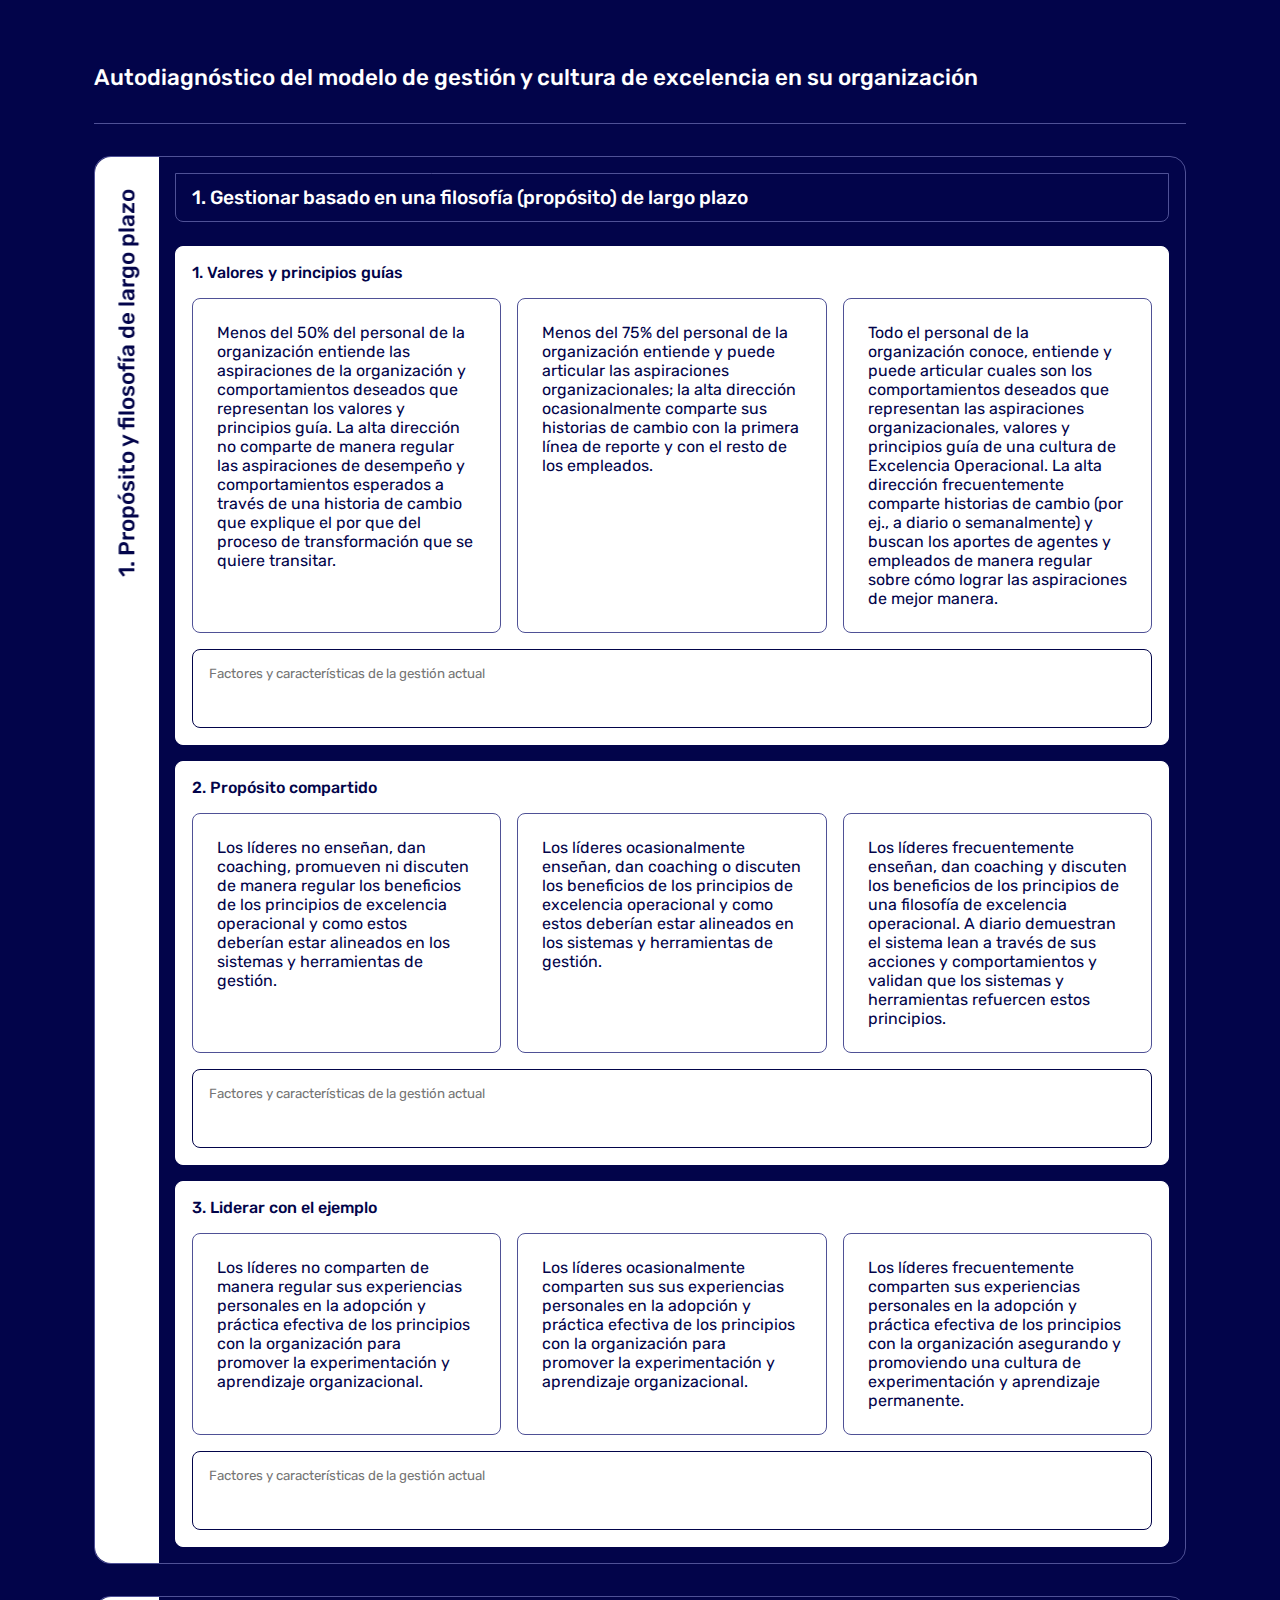
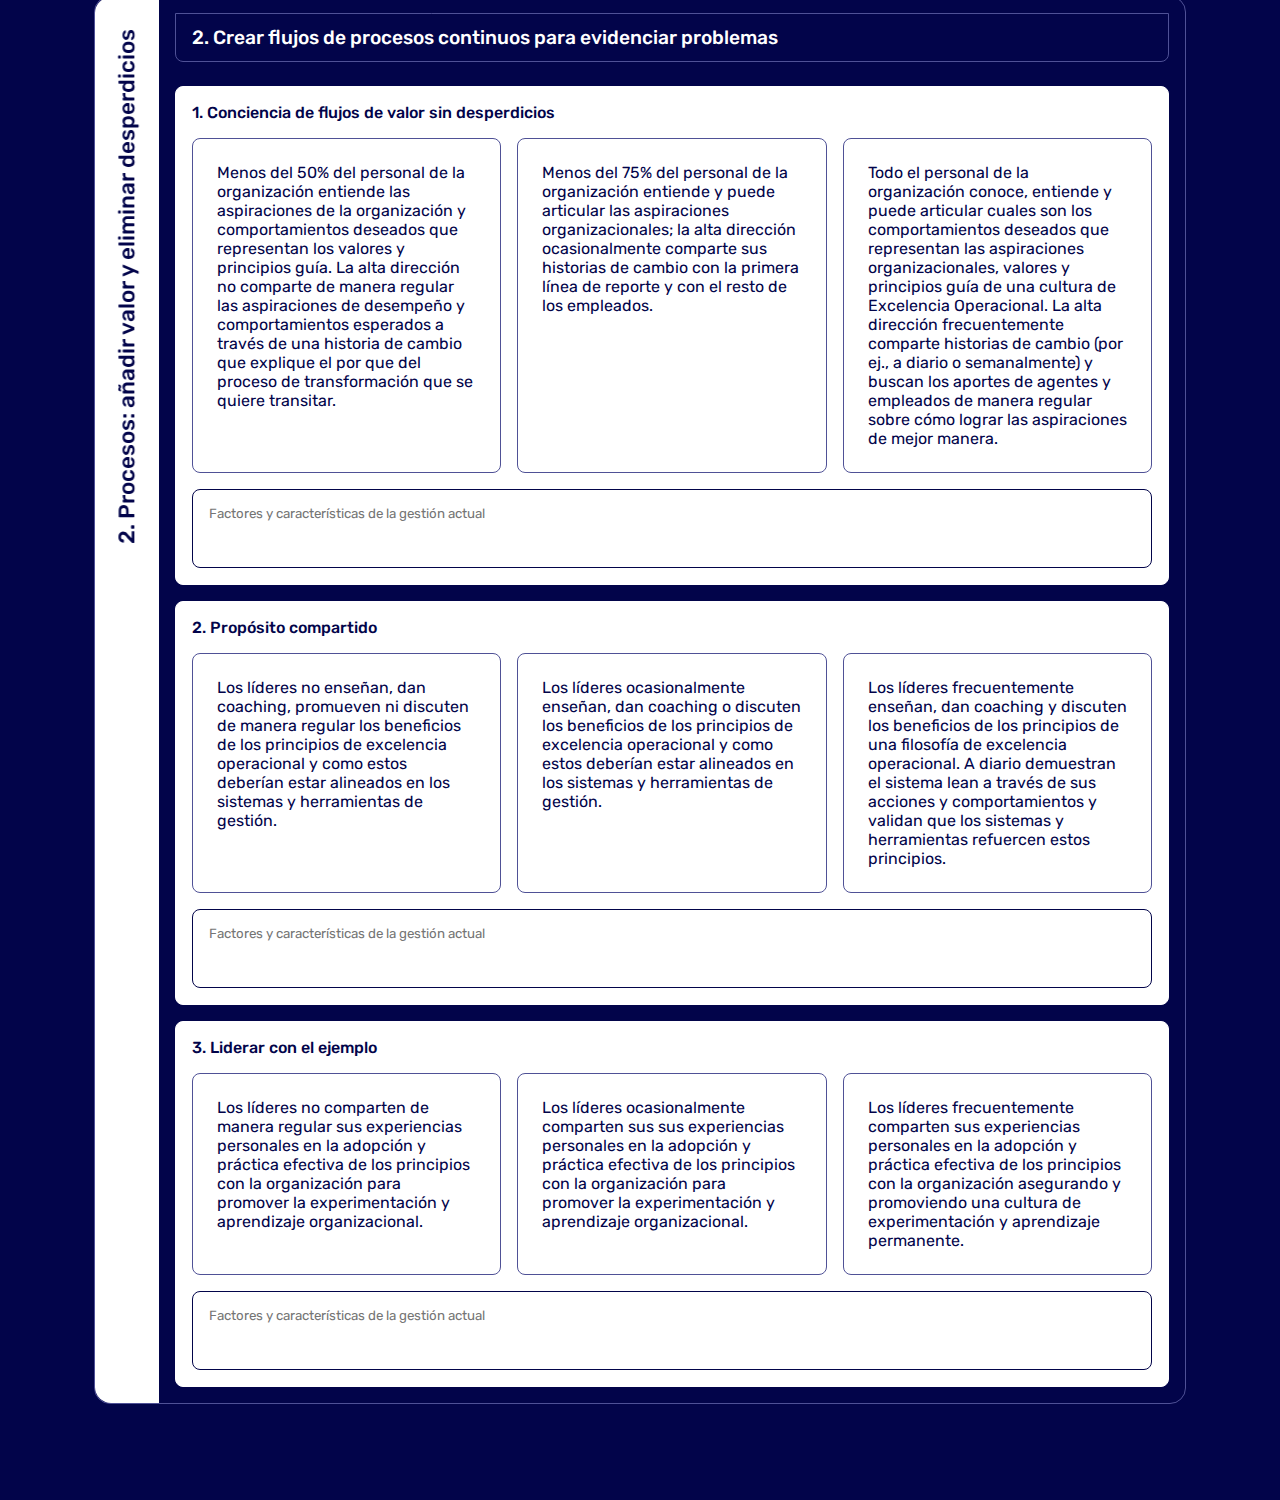
==== index.html @ 20e2649f "Primer commit" ====
<!DOCTYPE html>
<html lang="es">
<head>
    <meta charset="UTF-8">
    <meta http-equiv="X-UA-Compatible" content="IE=edge">
    <meta name="viewport" content="width=device-width, initial-scale=1.0">
    <title>Formulario</title>
    <link rel="stylesheet" href="./css/main.css">
</head>
<body>

    <div class="container">
        <header class="header">
            <h1 class="title">Autodiagnóstico del modelo de gestión y cultura de excelencia en su organización</h1>
        </header>
        <main>
            <form class="form" method="post">

                <div class="steps-group">

                    <div class="modelo">
                        <h2>1. Propósito y filosofía de largo plazo</h2>
                    </div>
                    <div class="steps-group-body">
                        <div class="principio">
                            <h3>1. Gestionar basado en una filosofía (propósito) de largo plazo</h3>
                        </div>
                        <div class="temas">
                            <div class="tema">
                                <h4>1. Valores y principios guías</h4>
                                <div class="comportamientos">
                                    <input type="radio" id="valores-y-principios-guias-1" name="valores-y-principios-guias" class="rojo">
                                    <label for="valores-y-principios-guias-1">Menos del 50% del personal de la organización entiende las aspiraciones de la organización y comportamientos deseados que representan los valores y principios guía.  La alta dirección no comparte de manera regular las aspiraciones de desempeño y comportamientos esperados a través de una historia de cambio que explique el por que del proceso de transformación que se quiere transitar.</label>
                                    <input type="radio" id="valores-y-principios-guias-2" name="valores-y-principios-guias" class="amarillo">
                                    <label for="valores-y-principios-guias-2">Menos del 75% del personal de la organización entiende y puede articular las aspiraciones organizacionales; la alta dirección ocasionalmente comparte sus historias de cambio con la primera línea de reporte y con el resto de los empleados.</label>
                                    <input type="radio" id="valores-y-principios-guias-3" name="valores-y-principios-guias" class="verde">
                                    <label for="valores-y-principios-guias-3">Todo el personal de la organización conoce, entiende y puede articular cuales son los comportamientos deseados que representan las aspiraciones organizacionales, valores y principios guía de una cultura de Excelencia Operacional. La alta dirección frecuentemente comparte historias de cambio (por ej., a diario o semanalmente) y buscan los aportes de agentes y empleados de manera regular sobre cómo lograr las aspiraciones de mejor manera.</label>
                                </div>
                                <textarea name="valores-y-principios-guias-comentario" rows="3" placeholder="Factores y características de la gestión actual"></textarea>
                            </div>
                            <div class="tema">
                                <h4>2. Propósito compartido</h4>
                                <div class="comportamientos">
                                    <input type="radio" id="proposito-compartido-1" name="proposito-compartido" class="rojo">
                                    <label for="proposito-compartido-1">Los líderes no enseñan, dan coaching, promueven ni discuten de manera regular los beneficios de los principios de excelencia operacional y como estos deberían estar alineados en los sistemas y herramientas de gestión.</label>
                                    <input type="radio" id="proposito-compartido-2" name="proposito-compartido" class="amarillo">
                                    <label for="proposito-compartido-2">Los líderes ocasionalmente enseñan, dan coaching o discuten los beneficios de los principios de excelencia operacional y como estos deberían estar alineados en los sistemas y herramientas de gestión.</label>
                                    <input type="radio" id="proposito-compartido-3" name="proposito-compartido" class="verde">
                                    <label for="proposito-compartido-3">Los líderes frecuentemente enseñan, dan coaching y discuten los beneficios de los principios de una filosofía de excelencia operacional.  A diario demuestran el sistema lean a través de sus acciones y comportamientos y validan que los sistemas y herramientas refuercen estos principios.</label>
                                </div>
                                <textarea name="proposito-compartido-comentario" rows="3" placeholder="Factores y características de la gestión actual"></textarea>
                            </div>
                            <div class="tema">
                                <h4>3. Liderar con el ejemplo</h4>
                                <div class="comportamientos">
                                    <input type="radio" id="liderar-con-el-ejemplo-1" name="liderar-con-el-ejemplo" class="rojo">
                                    <label for="liderar-con-el-ejemplo-1">Los líderes no comparten de manera regular sus experiencias personales en la adopción y práctica efectiva de los principios con la organización para promover la experimentación y aprendizaje organizacional.</label>
                                    <input type="radio" id="liderar-con-el-ejemplo-2" name="liderar-con-el-ejemplo" class="amarillo">
                                    <label for="liderar-con-el-ejemplo-2">Los líderes ocasionalmente comparten sus sus experiencias personales en la adopción y práctica efectiva de los principios con la organización para promover la experimentación y aprendizaje organizacional.</label>
                                    <input type="radio" id="liderar-con-el-ejemplo-3" name="liderar-con-el-ejemplo" class="verde">
                                    <label for="liderar-con-el-ejemplo-3">Los líderes frecuentemente comparten sus experiencias personales en la adopción y práctica efectiva de los principios con la organización asegurando y promoviendo una cultura de experimentación y aprendizaje permanente.</label>
                                </div>
                                <textarea name="liderar-con-el-ejemplo-comentario" rows="3" placeholder="Factores y características de la gestión actual"></textarea>
                            </div>
                        </div>
                    </div>

                </div>

                <!-- MODELO 2 -->
                <div class="steps-group">

                    <div class="modelo">
                        <h2>2. Procesos: añadir valor y eliminar desperdicios</h2>
                    </div>
                    <div class="steps-group-body">
                        <div class="principio">
                            <h3>2. Crear flujos de procesos continuos para evidenciar problemas</h3>
                        </div>
                        <div class="temas">
                            <div class="tema">
                                <h4>1. Conciencia de flujos de valor sin desperdicios</h4>
                                <div class="comportamientos">
                                    <input type="radio" id="valores-y-principios-guias-1" name="valores-y-principios-guias" class="rojo">
                                    <label for="valores-y-principios-guias-1">Menos del 50% del personal de la organización entiende las aspiraciones de la organización y comportamientos deseados que representan los valores y principios guía.  La alta dirección no comparte de manera regular las aspiraciones de desempeño y comportamientos esperados a través de una historia de cambio que explique el por que del proceso de transformación que se quiere transitar.</label>
                                    <input type="radio" id="valores-y-principios-guias-2" name="valores-y-principios-guias" class="amarillo">
                                    <label for="valores-y-principios-guias-2">Menos del 75% del personal de la organización entiende y puede articular las aspiraciones organizacionales; la alta dirección ocasionalmente comparte sus historias de cambio con la primera línea de reporte y con el resto de los empleados.</label>
                                    <input type="radio" id="valores-y-principios-guias-3" name="valores-y-principios-guias" class="verde">
                                    <label for="valores-y-principios-guias-3">Todo el personal de la organización conoce, entiende y puede articular cuales son los comportamientos deseados que representan las aspiraciones organizacionales, valores y principios guía de una cultura de Excelencia Operacional. La alta dirección frecuentemente comparte historias de cambio (por ej., a diario o semanalmente) y buscan los aportes de agentes y empleados de manera regular sobre cómo lograr las aspiraciones de mejor manera.</label>
                                </div>
                                <textarea name="valores-y-principios-guias-comentario" rows="3" placeholder="Factores y características de la gestión actual"></textarea>
                            </div>
                            <div class="tema">
                                <h4>2. Propósito compartido</h4>
                                <div class="comportamientos">
                                    <input type="radio" id="proposito-compartido-1" name="proposito-compartido" class="rojo">
                                    <label for="proposito-compartido-1">Los líderes no enseñan, dan coaching, promueven ni discuten de manera regular los beneficios de los principios de excelencia operacional y como estos deberían estar alineados en los sistemas y herramientas de gestión.</label>
                                    <input type="radio" id="proposito-compartido-2" name="proposito-compartido" class="amarillo">
                                    <label for="proposito-compartido-2">Los líderes ocasionalmente enseñan, dan coaching o discuten los beneficios de los principios de excelencia operacional y como estos deberían estar alineados en los sistemas y herramientas de gestión.</label>
                                    <input type="radio" id="proposito-compartido-3" name="proposito-compartido" class="verde">
                                    <label for="proposito-compartido-3">Los líderes frecuentemente enseñan, dan coaching y discuten los beneficios de los principios de una filosofía de excelencia operacional.  A diario demuestran el sistema lean a través de sus acciones y comportamientos y validan que los sistemas y herramientas refuercen estos principios.</label>
                                </div>
                                <textarea name="proposito-compartido-comentario" rows="3" placeholder="Factores y características de la gestión actual"></textarea>
                            </div>
                            <div class="tema">
                                <h4>3. Liderar con el ejemplo</h4>
                                <div class="comportamientos">
                                    <input type="radio" id="liderar-con-el-ejemplo-1" name="liderar-con-el-ejemplo" class="rojo">
                                    <label for="liderar-con-el-ejemplo-1">Los líderes no comparten de manera regular sus experiencias personales en la adopción y práctica efectiva de los principios con la organización para promover la experimentación y aprendizaje organizacional.</label>
                                    <input type="radio" id="liderar-con-el-ejemplo-2" name="liderar-con-el-ejemplo" class="amarillo">
                                    <label for="liderar-con-el-ejemplo-2">Los líderes ocasionalmente comparten sus sus experiencias personales en la adopción y práctica efectiva de los principios con la organización para promover la experimentación y aprendizaje organizacional.</label>
                                    <input type="radio" id="liderar-con-el-ejemplo-3" name="liderar-con-el-ejemplo" class="verde">
                                    <label for="liderar-con-el-ejemplo-3">Los líderes frecuentemente comparten sus experiencias personales en la adopción y práctica efectiva de los principios con la organización asegurando y promoviendo una cultura de experimentación y aprendizaje permanente.</label>
                                </div>
                                <textarea name="liderar-con-el-ejemplo-comentario" rows="3" placeholder="Factores y características de la gestión actual"></textarea>
                            </div>
                        </div>
                    </div>

                </div>

            </form>
        </main>
    </div>

    
    <script src="./js/main.js"></script>
</body>
</html>
---- css/main.css ----
@import url('https://fonts.googleapis.com/css2?family=Poppins:wght@300;400;500;600;700;800;900&display=swap');
@import url('https://fonts.googleapis.com/css2?family=Rubik:wght@300;400;500;600;700;800;900&display=swap');

:root {
    --clr-bg: #02044a;
    --clr-text: #fff;
    --clr-white: #fff;
    --clr-black: #02044a;
    --clr-gray: #bfbfbf;
    --clr-gray-sec: #4f5196;

    --clr-green: #25cd89;
    --clr-yellow: #ead365;
    --clr-red: #e04d4d;
}

* {
    margin: 0;
    padding: 0;
    box-sizing: border-box;
    font-family: 'Rubik', sans-serif;
}

body {
    background-color: var(--clr-bg);
    color: var(--clr-text);
    padding-block: 4rem;
}

.container {
    width: 1140px;
    max-width: 100%;
    padding-inline: 1.5rem;
    margin: 0 auto;
}

.header {
    padding-bottom: 2rem;
    border-bottom: 1px solid var(--clr-gray-sec);
}

.title {
    font-size: 1.4rem;
    font-weight: 500;
}

.form {
    padding-block: 2rem;
    display: flex;
    flex-direction: column;
    gap: 2rem;
}

.steps-group {
    display: grid;
    grid-template-columns: 4rem 1fr;
    border: 1px solid var(--clr-gray-sec);
    border-radius: 1rem;
}

.modelo {
    display: flex;
    align-items: start;
    justify-content: center;
    padding: 2rem 1rem;
    background-color: var(--clr-white);
    color: var(--clr-black);
    border-radius: 1rem 0 0 1rem;
}

.modelo h2 {
    font-weight: 500;
    font-size: 1.4rem;
    writing-mode: vertical-lr;
    transform: rotateZ(180deg);
    line-height: 1;
    position: sticky;
    top: 2rem;
}

.steps-group-body {
    padding: 1rem;
}

.principio {
    position: sticky;
    top: 0;
    background-color: var(--clr-black);
    color: var(--clr-white);
    padding: .75rem 1rem;
    border-radius: 0 0 .5rem .5rem;
    margin-bottom: 1.5rem;
    border: 1px solid var(--clr-gray-sec);
}

.principio h3 {
    font-weight: 500;
    font-size: 1.2rem;
}

.temas {
    display: flex;
    flex-direction: column;
    gap: 1rem;
}

.tema {
    display: flex;
    flex-direction: column;
    gap: 1rem;
    padding: 1rem;
    border: 1px solid var(--clr-text);
    border-radius: .5rem;
    background-color: var(--clr-text);
    color: var(--clr-bg);
}

.tema h4 {
    font-size: 1rem;
    font-weight: 500;
}

.comportamientos {
    display: grid;
    grid-template-columns: repeat(3, 1fr);
    gap: 1rem;
}

.comportamientos > input[type=radio] {
    position: absolute;
    width: 0;
    height: 0;
    opacity: 0;
    overflow: hidden;
    pointer-events: none;
}

.comportamientos > input[type=radio] + label {
    padding: 1.5rem;
    border: 1px solid var(--clr-gray-sec);
    border-radius: .5rem;
    cursor: pointer;
    background-color: var(--clr-white);
    transition: .2s;
}

.comportamientos > input[type=radio] + label:hover {
    padding: 1.5rem;
    border: 1px solid var(--clr-gray);
    background-color: var(--clr-gray);
    cursor: pointer;
}

.comportamientos > input[type=radio].rojo:checked + label {
    background-color: var(--clr-red);
    border-color: var(--clr-red);
}

.comportamientos > input[type=radio].amarillo:checked + label {
    background-color: var(--clr-yellow);
    border-color: var(--clr-yellow);
}

.comportamientos > input[type=radio].verde:checked + label {
    background-color: var(--clr-green);
    border-color: var(--clr-green);
}

.tema textarea {
    background-color: var(--clr-white);
    border: 1px solid var(--clr-black);
    border-radius: .5rem;
    color: var(--clr-black);
    padding: 1rem;
    resize: none;
}

.tema textarea:focus {
    outline: 0;
    border: 1px solid var(--clr-black);
}

@media screen and (max-width: 768px) {
    body {
        padding-block: 2rem;
    }

    .comportamientos {
        grid-template-columns: 1fr;
    }

    .steps-group {
        grid-template-columns: 3rem 1fr;
    }

    .modelo h2 {
        font-size: 1.1rem;
    }

    .principio h3 {
        font-size: 1rem;
    }
}
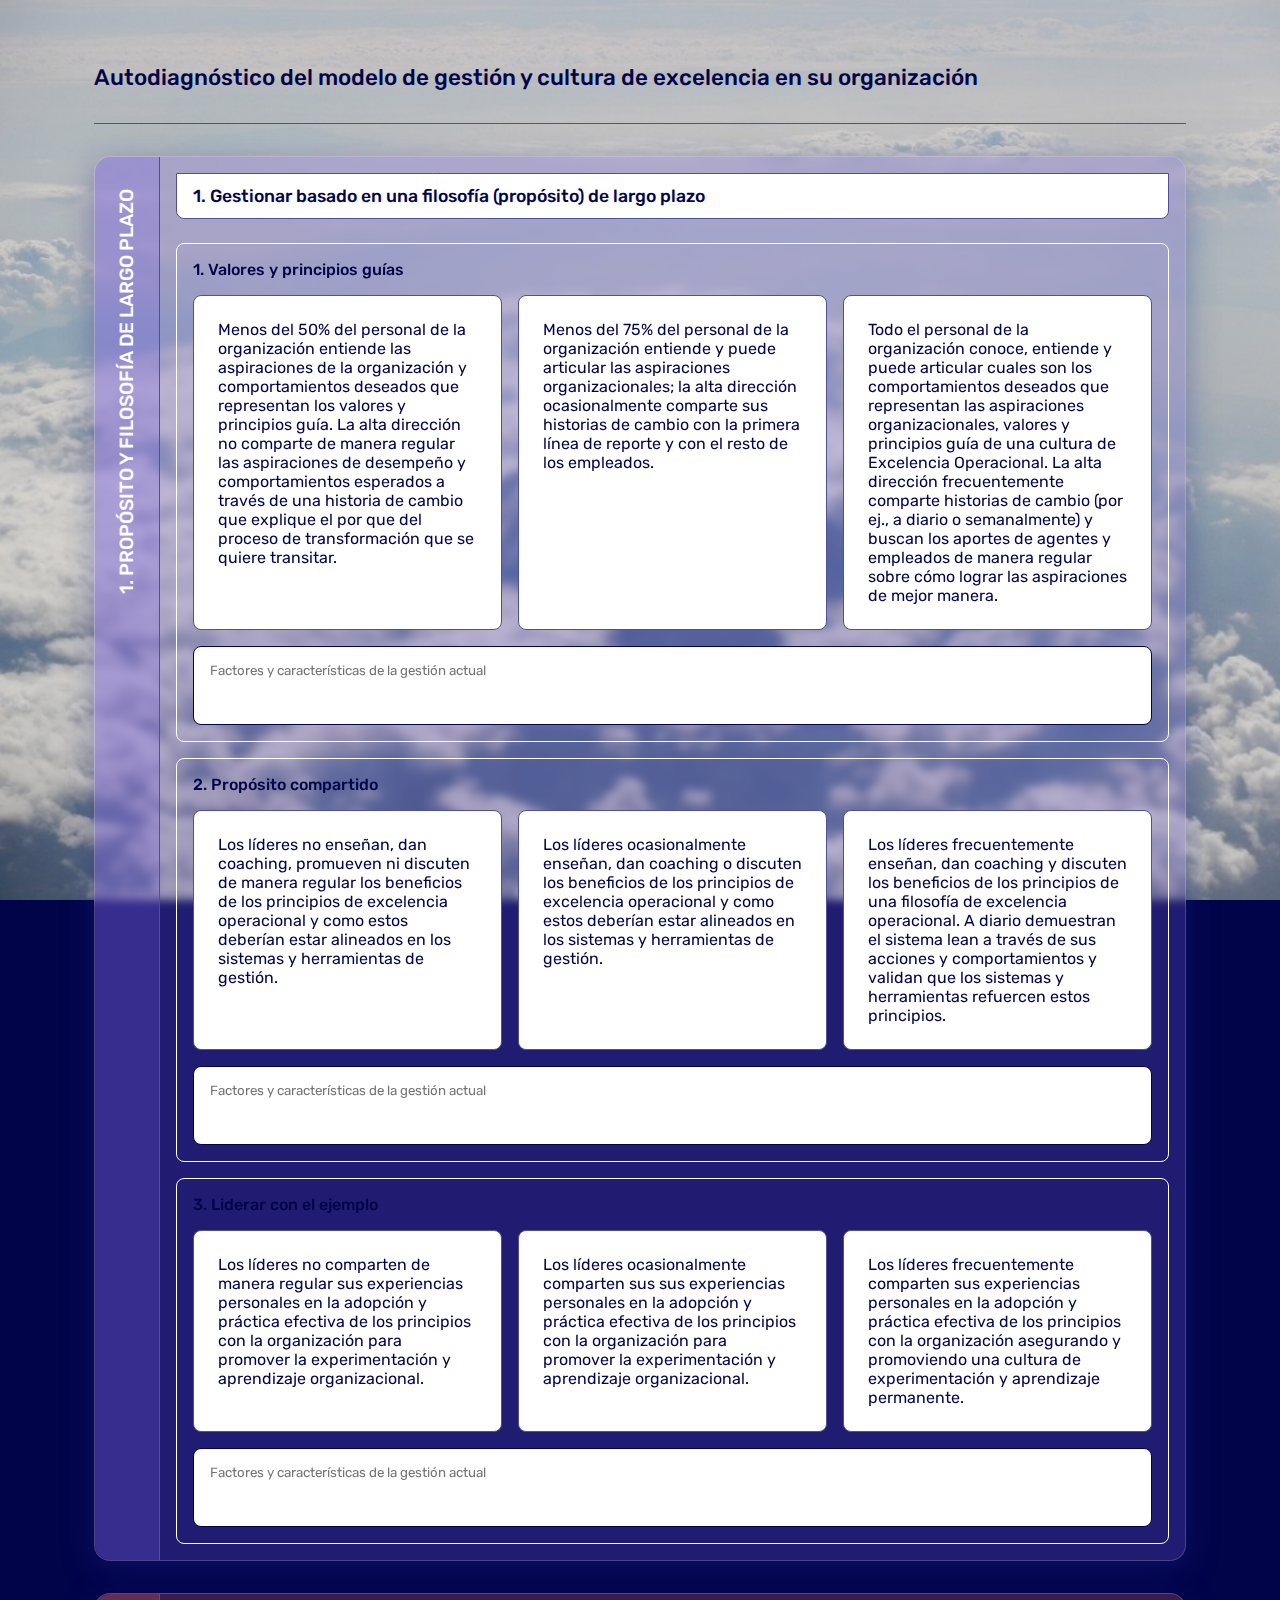
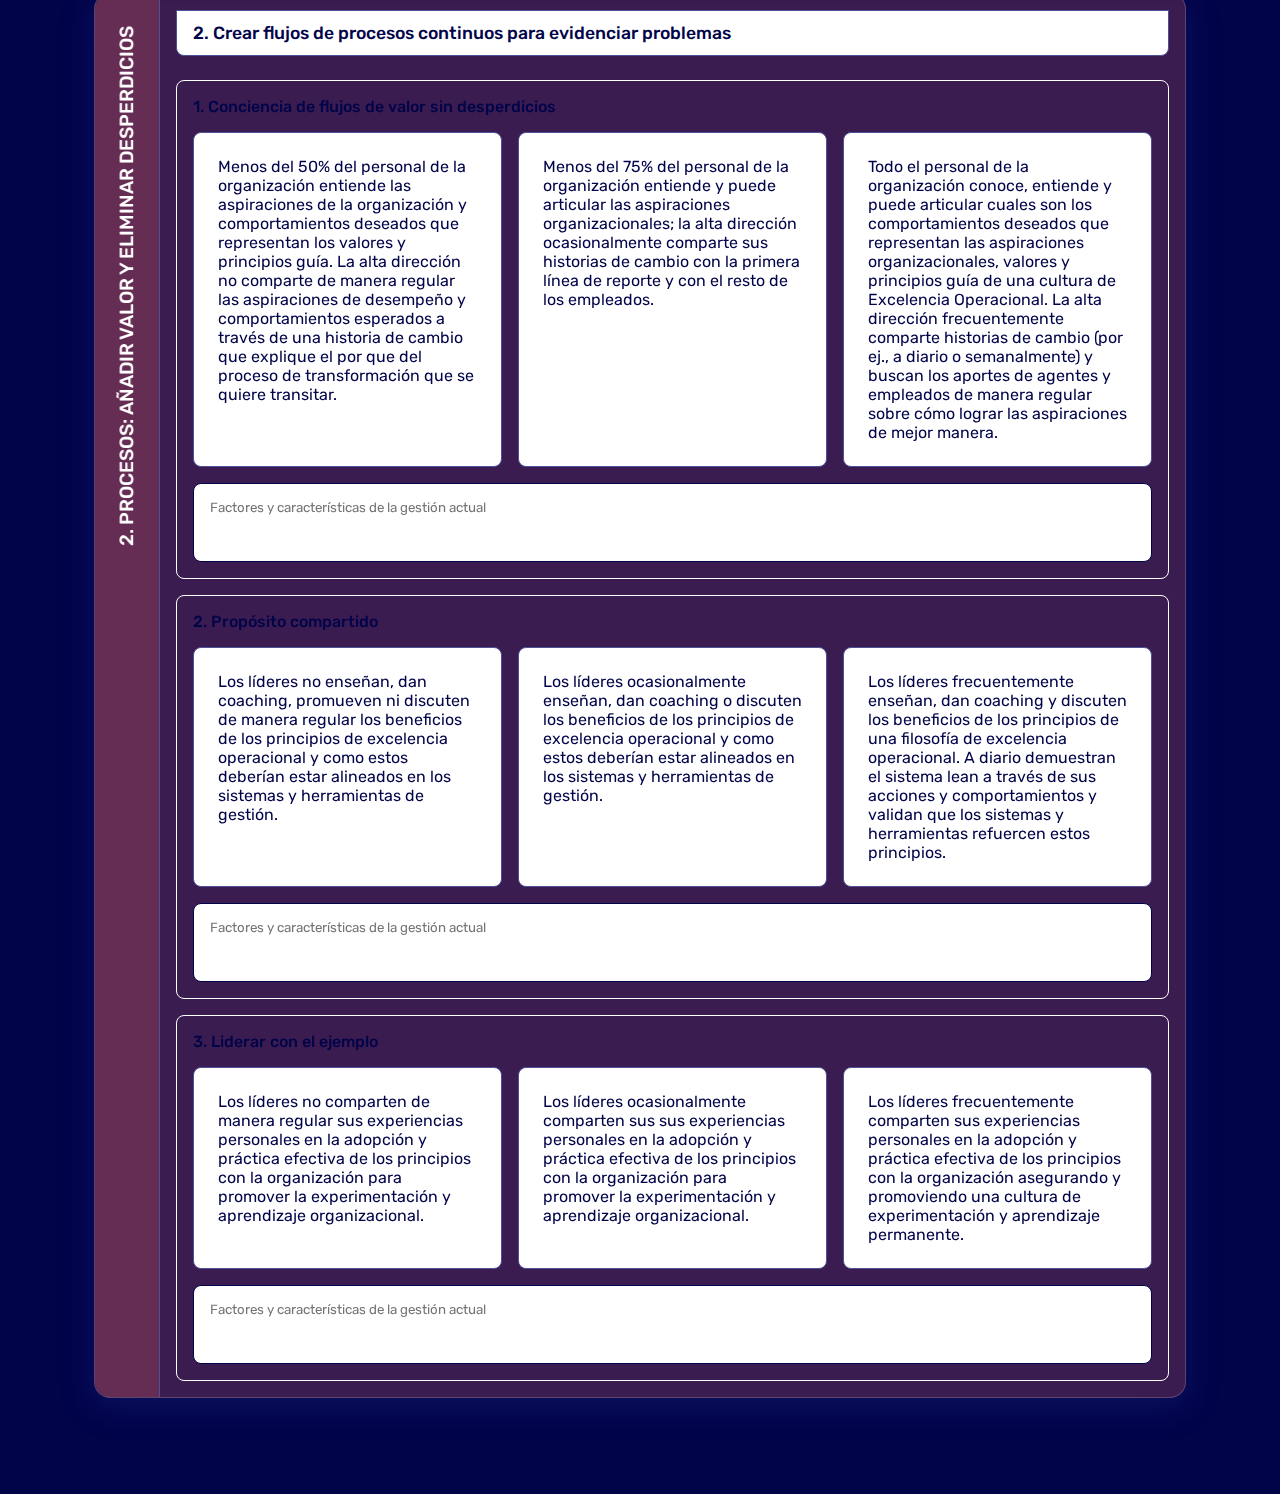
==== commit a4218601: "Agregado de colores y glassmorphism" ====
--- a/index.html
+++ b/index.html
@@ -16,7 +16,7 @@
         <main>
             <form class="form" method="post">
 
-                <div class="steps-group">
+                <div class="steps-group modelo-1">
 
                     <div class="modelo">
                         <h2>1. Propósito y filosofía de largo plazo</h2>
@@ -68,7 +68,7 @@
                 </div>
 
                 <!-- MODELO 2 -->
-                <div class="steps-group">
+                <div class="steps-group modelo-2">
 
                     <div class="modelo">
                         <h2>2. Procesos: añadir valor y eliminar desperdicios</h2>
--- a/css/main.css
+++ b/css/main.css
@@ -12,6 +12,11 @@
     --clr-green: #25cd89;
     --clr-yellow: #ead365;
     --clr-red: #e04d4d;
+
+    --clr-modelo-1: rgba(125, 98, 232, 0.25);
+    --clr-modelo-2: rgba(232, 98, 98, 0.25);
+    --clr-modelo-3: rgba(232, 158, 98, 0.25);
+    --clr-modelo-4: rgba(152, 232, 98, 0.25);
 }
 
 * {
@@ -25,6 +30,10 @@
     background-color: var(--clr-bg);
     color: var(--clr-text);
     padding-block: 4rem;
+    background-image: url("../img/bg.jpg");
+    background-size: cover;
+    background-position: center;
+    background-attachment: fixed;
 }
 
 .container {
@@ -42,6 +51,7 @@
 .title {
     font-size: 1.4rem;
     font-weight: 500;
+    color: var(--clr-black);
 }
 
 .form {
@@ -56,6 +66,27 @@
     grid-template-columns: 4rem 1fr;
     border: 1px solid var(--clr-gray-sec);
     border-radius: 1rem;
+    background: rgba( 255, 255, 255, 0.25 );
+    box-shadow: 0 8px 32px 0 rgba( 31, 38, 135, 0.37 );
+    backdrop-filter: blur( 4px );
+    -webkit-backdrop-filter: blur( 4px );
+    border: 1px solid rgba( 255, 255, 255, 0.18 );
+}
+
+.modelo-1 {
+    background-color: var(--clr-modelo-1);
+}
+
+.modelo-2 {
+    background-color: var(--clr-modelo-2);
+}
+
+.modelo-3 {
+    background-color: var(--clr-modelo-3);
+}
+
+.modelo-4 {
+    background-color: var(--clr-modelo-4);
 }
 
 .modelo {
@@ -68,34 +99,65 @@
     border-radius: 1rem 0 0 1rem;
 }
 
+.modelo-1 .modelo {
+    background-color: var(--clr-modelo-1);
+    color: var(--clr-white);
+}
+
+.modelo-2 .modelo {
+    background-color: var(--clr-modelo-2);
+    color: var(--clr-white);
+}
+
+.modelo-3 .modelo {
+    background-color: var(--clr-modelo-3);
+    color: var(--clr-white);
+}
+
+.modelo-4 .modelo {
+    background-color: var(--clr-modelo-4);
+    color: var(--clr-white);
+}
+
 .modelo h2 {
     font-weight: 500;
-    font-size: 1.4rem;
+    font-size: 1.2rem;
     writing-mode: vertical-lr;
     transform: rotateZ(180deg);
     line-height: 1;
     position: sticky;
     top: 2rem;
+    text-transform: uppercase;
 }
 
 .steps-group-body {
     padding: 1rem;
-}
+    border-left: 1px solid var(--clr-gray-sec);
+}
+
 
 .principio {
     position: sticky;
     top: 0;
-    background-color: var(--clr-black);
-    color: var(--clr-white);
     padding: .75rem 1rem;
     border-radius: 0 0 .5rem .5rem;
     margin-bottom: 1.5rem;
     border: 1px solid var(--clr-gray-sec);
-}
+    background-color: var(--clr-white);
+    color: var(--clr-black);
+}
+
+/* .principio {
+    background: rgba( 255, 255, 255, 0.25 );
+    box-shadow: 0 8px 32px 0 rgba( 31, 38, 135, 0.37 );
+    backdrop-filter: blur( 4px );
+    -webkit-backdrop-filter: blur( 4px );
+    border: 1px solid rgba( 255, 255, 255, 0.18 );
+} */
 
 .principio h3 {
     font-weight: 500;
-    font-size: 1.2rem;
+    font-size: 1.1rem;
 }
 
 .temas {
@@ -111,7 +173,6 @@
     padding: 1rem;
     border: 1px solid var(--clr-text);
     border-radius: .5rem;
-    background-color: var(--clr-text);
     color: var(--clr-bg);
 }
 
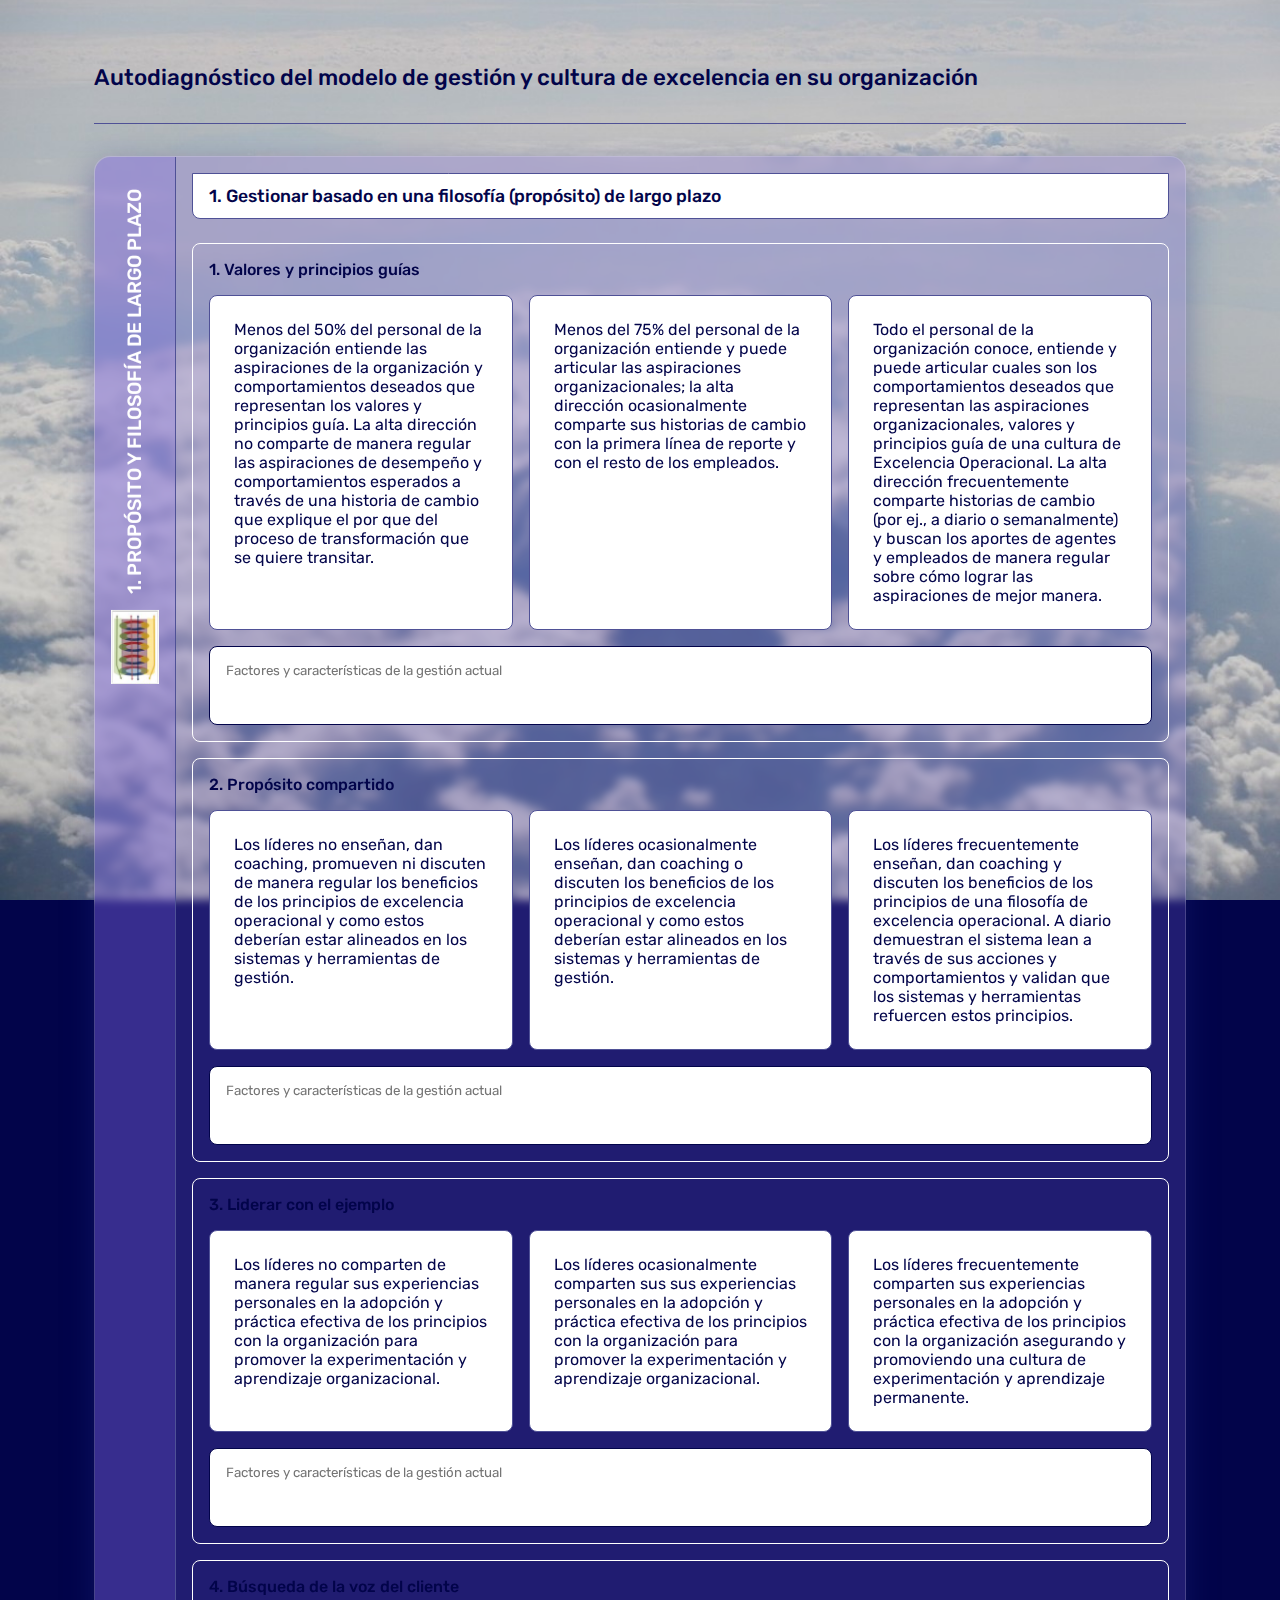
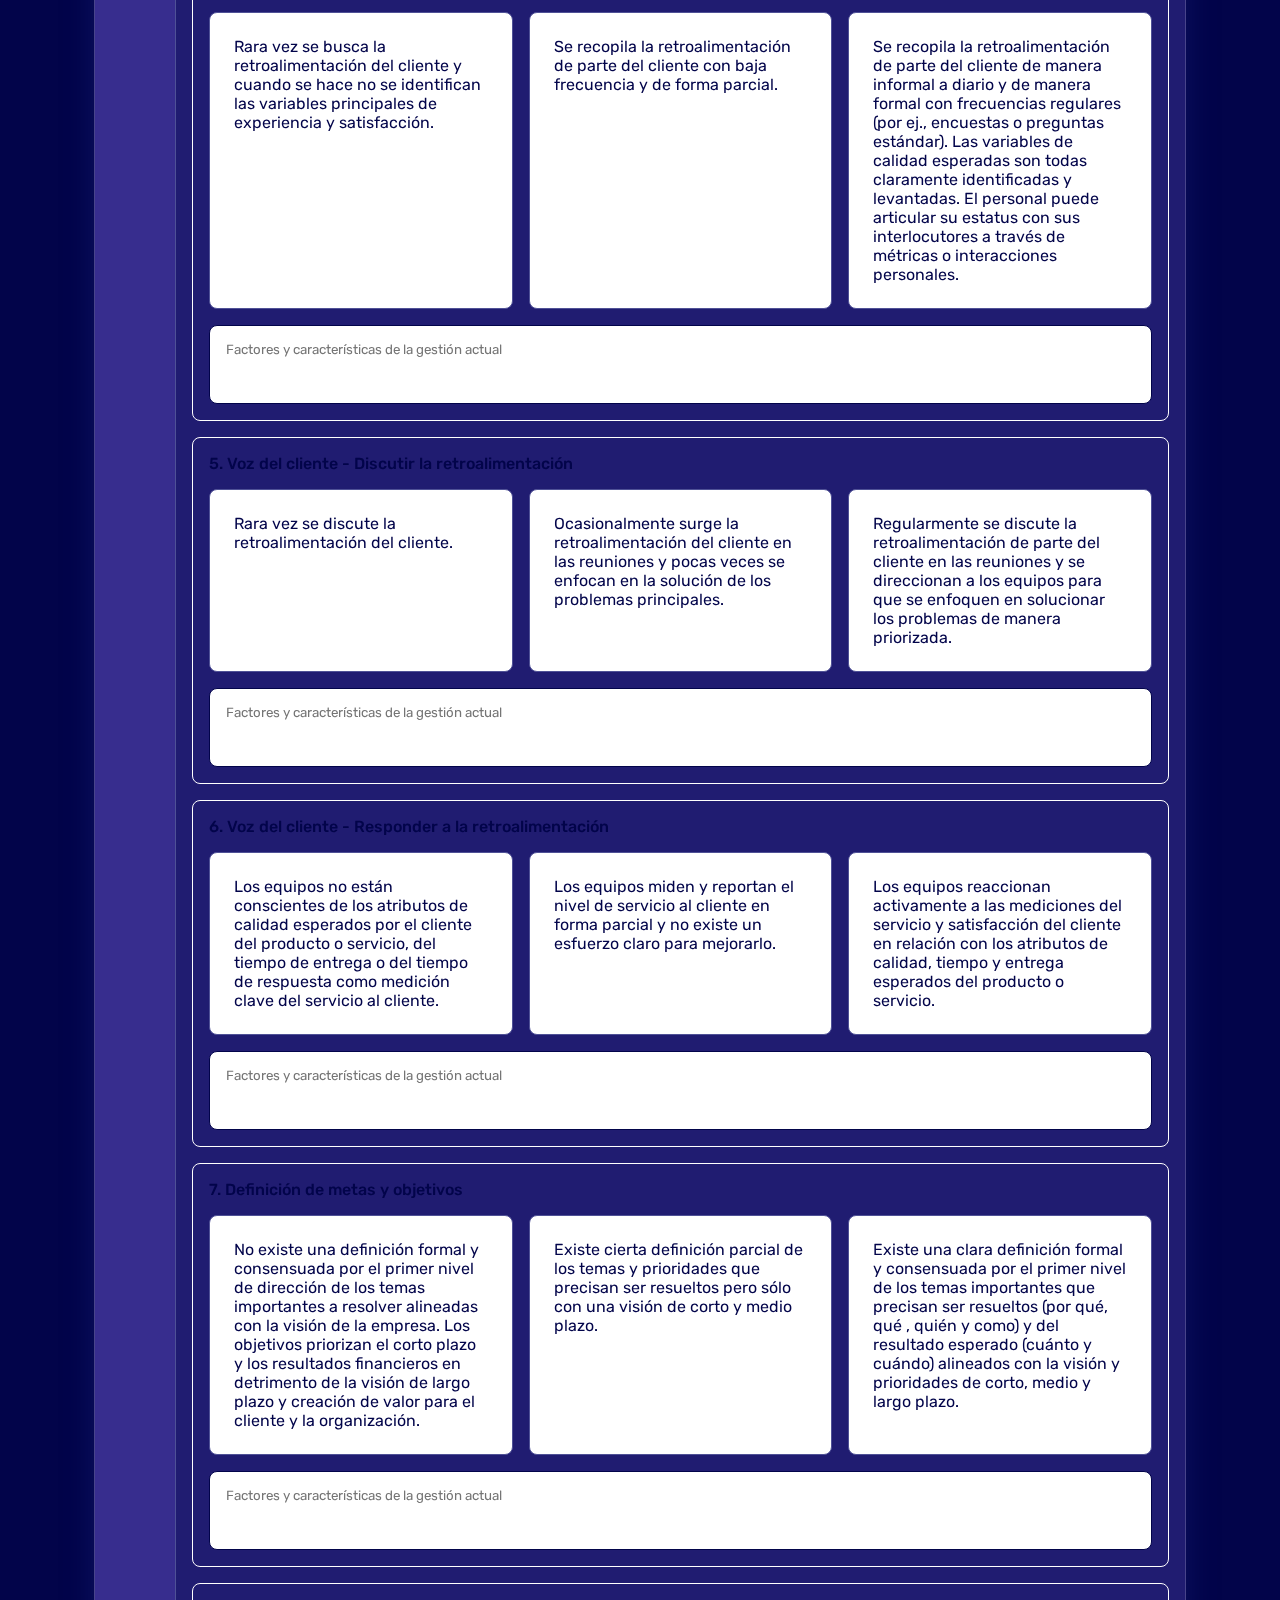
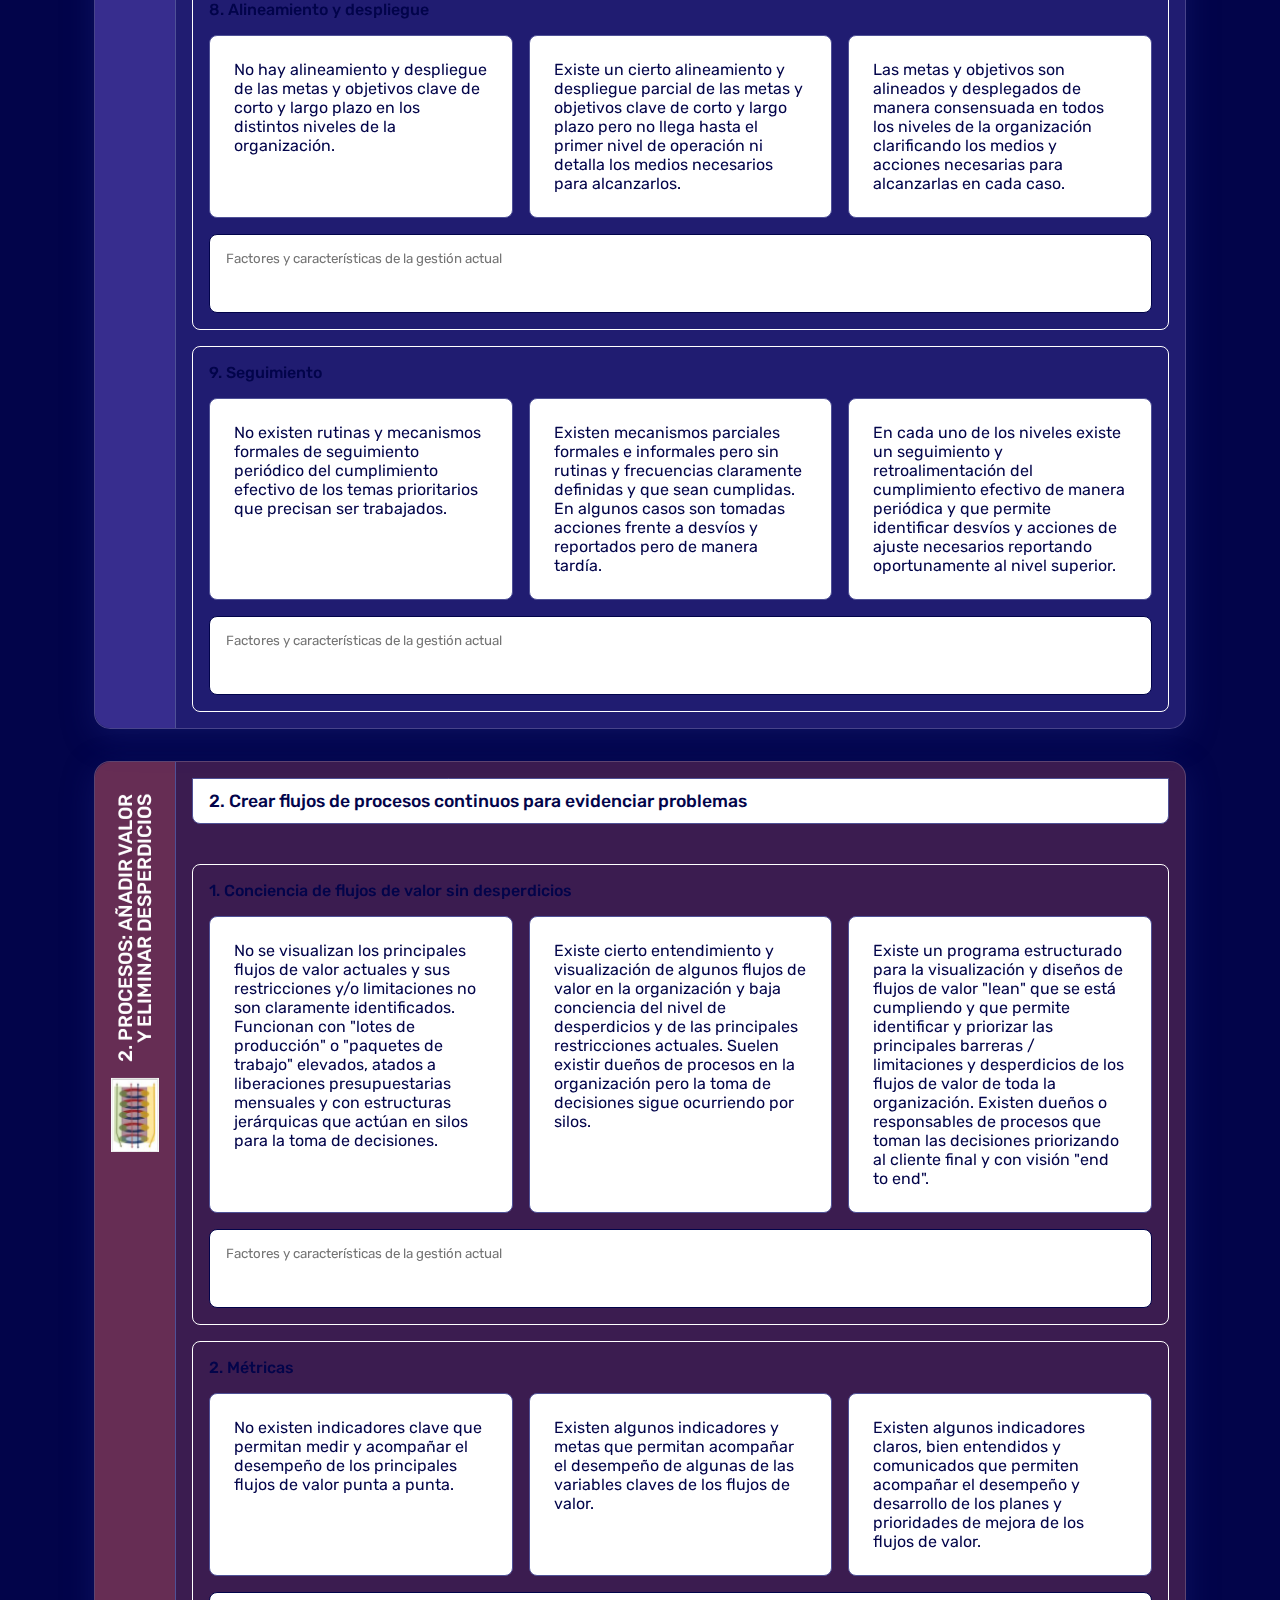
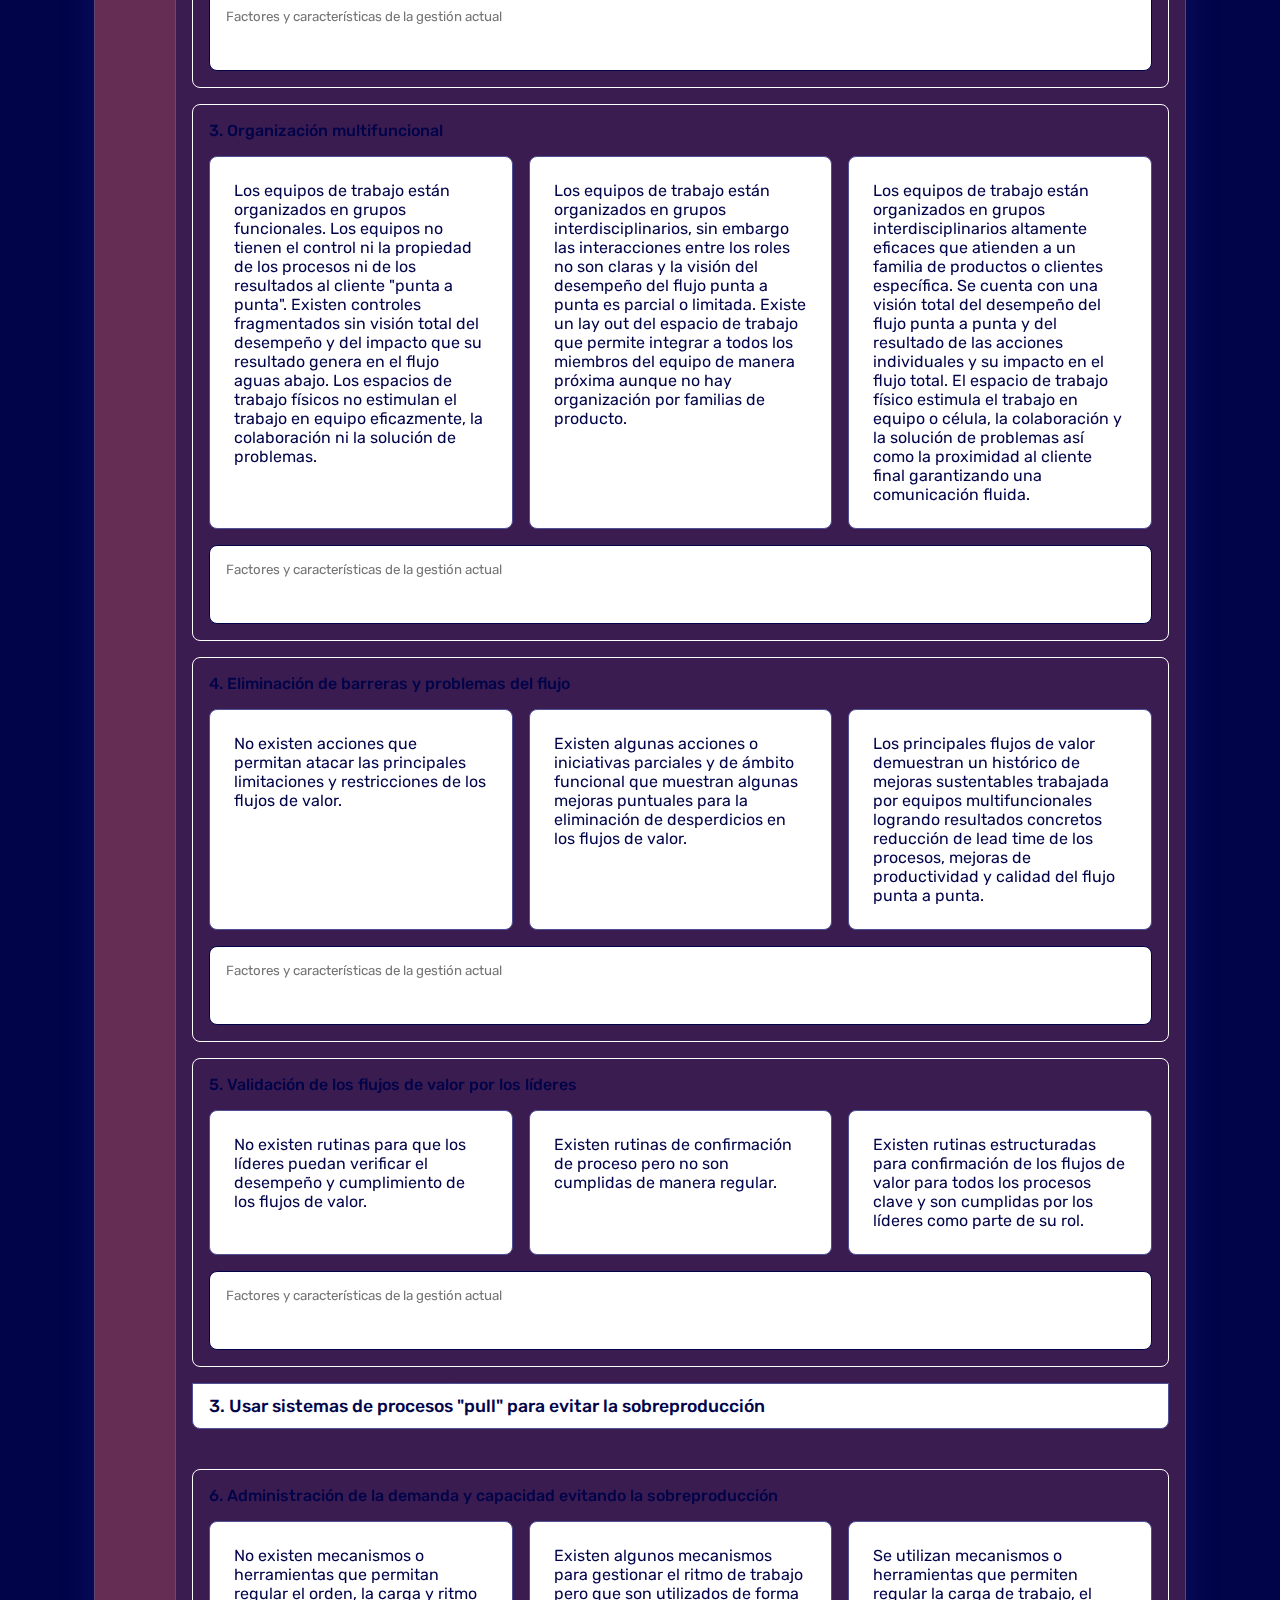
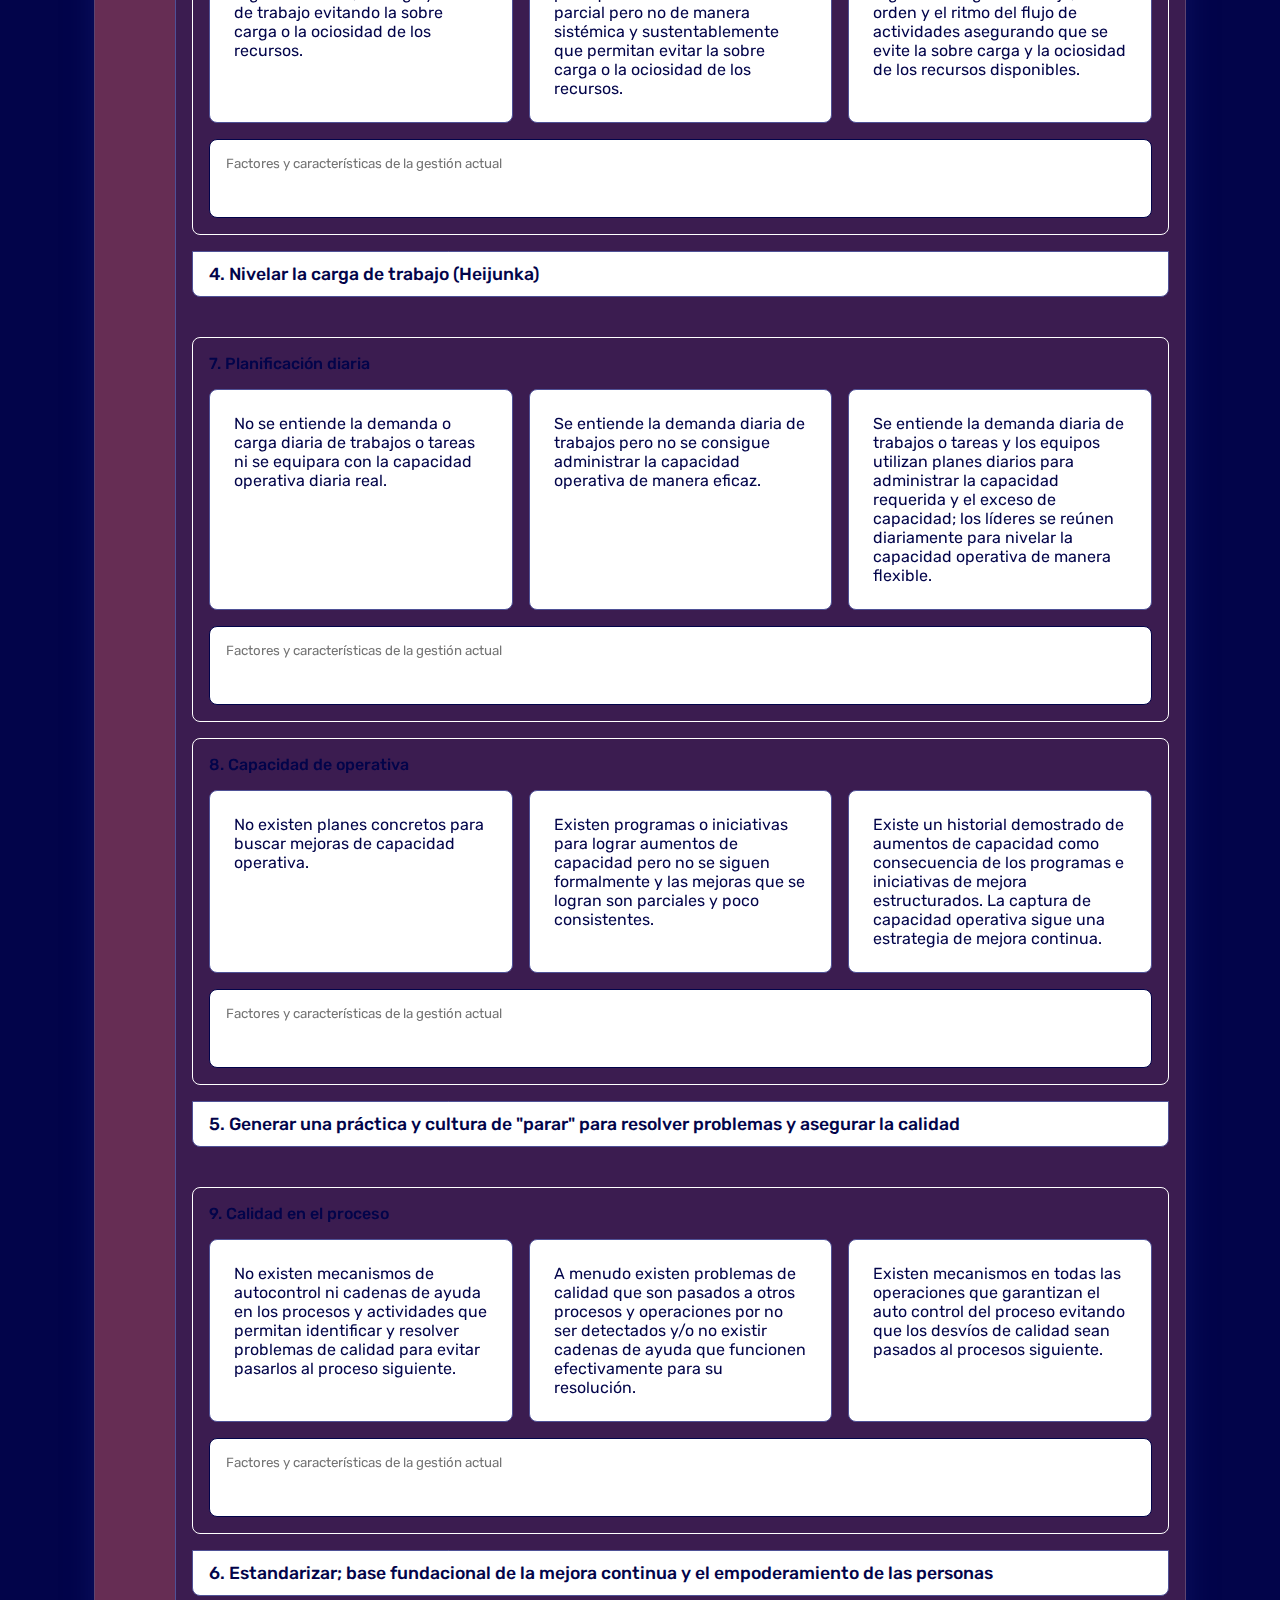
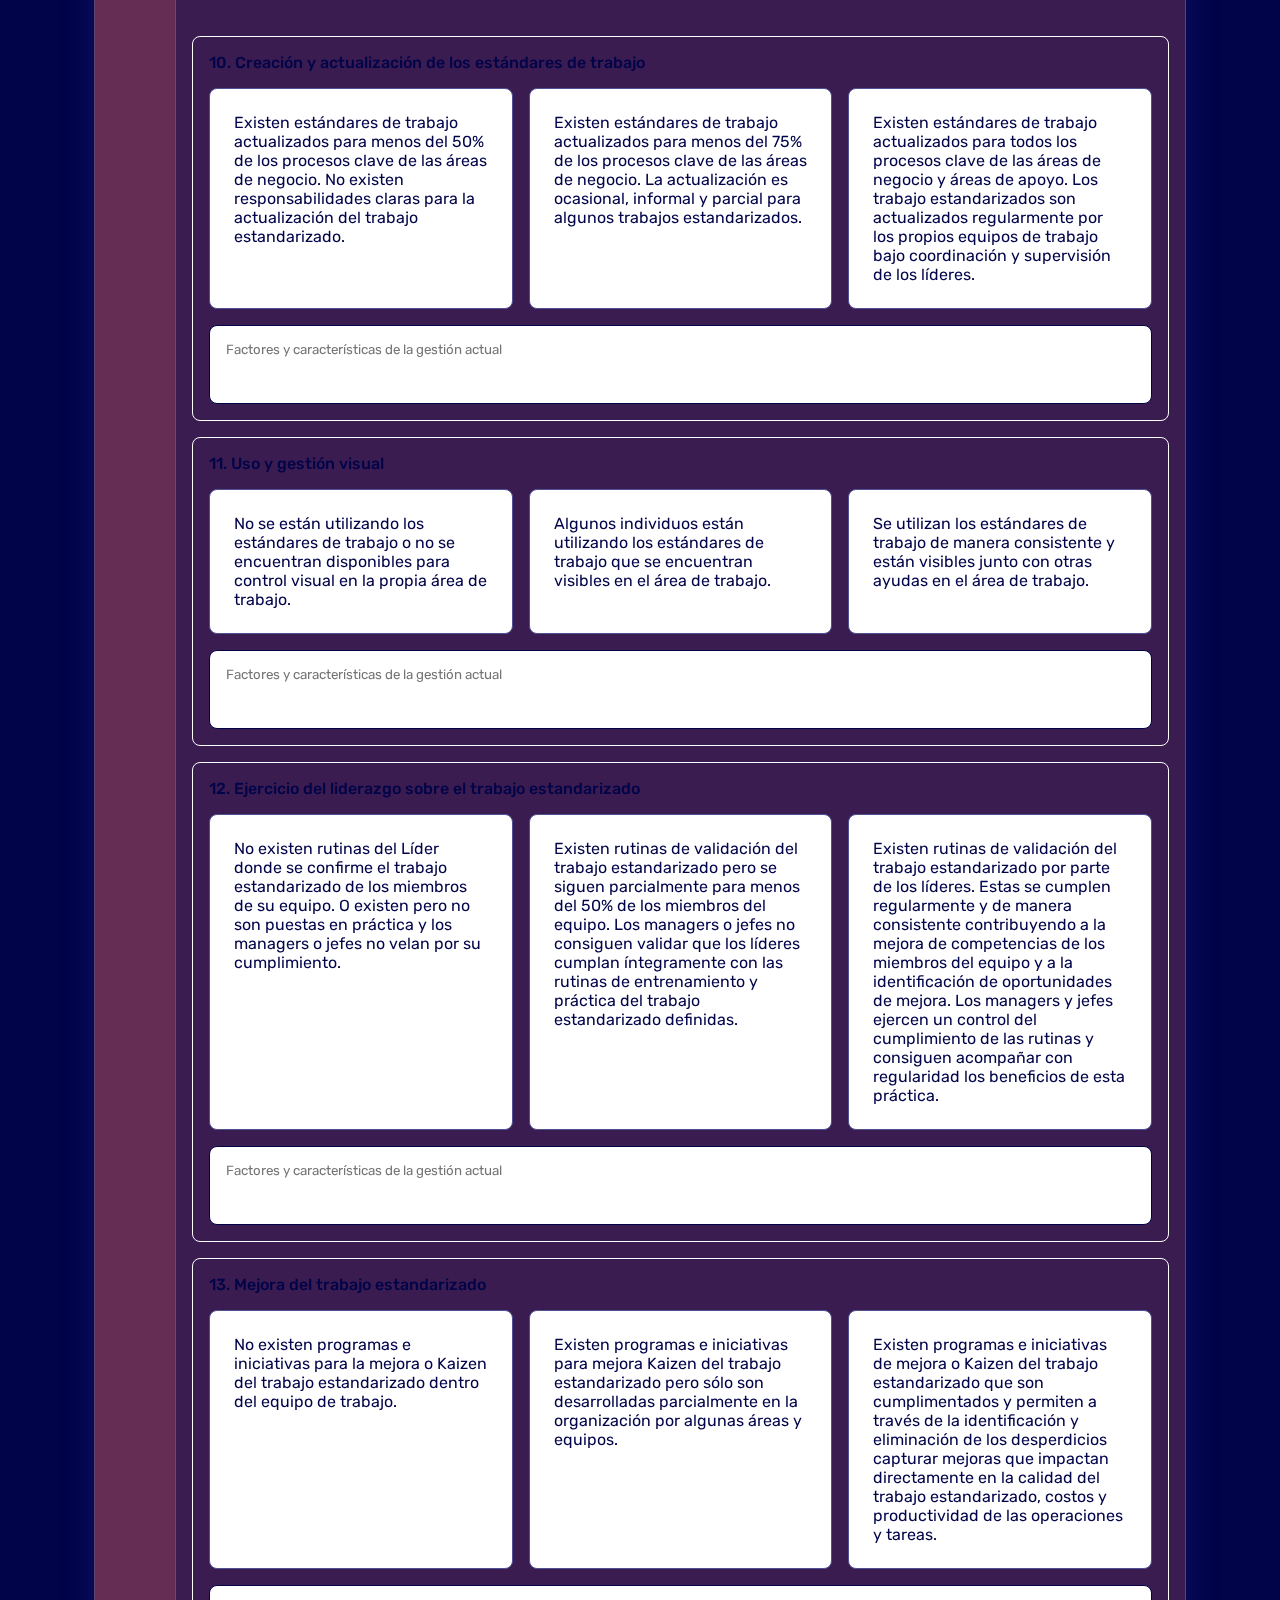
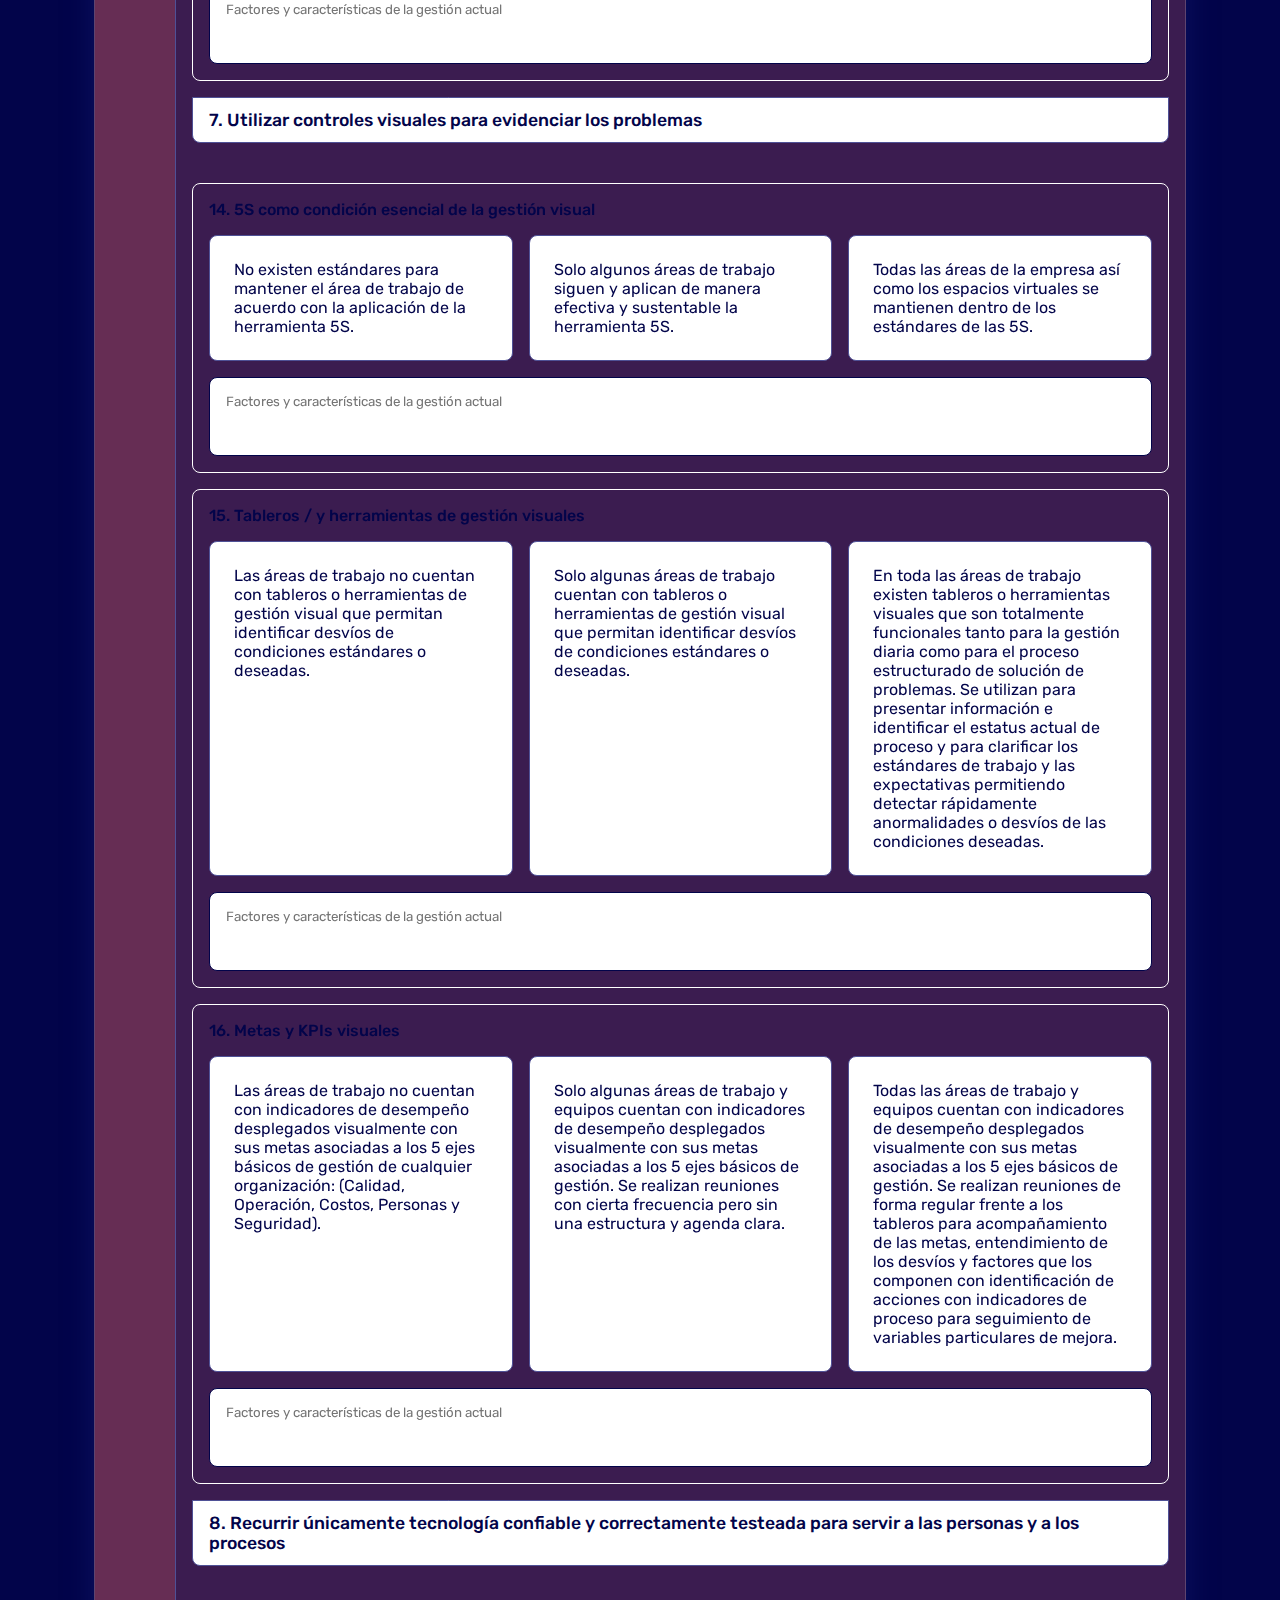
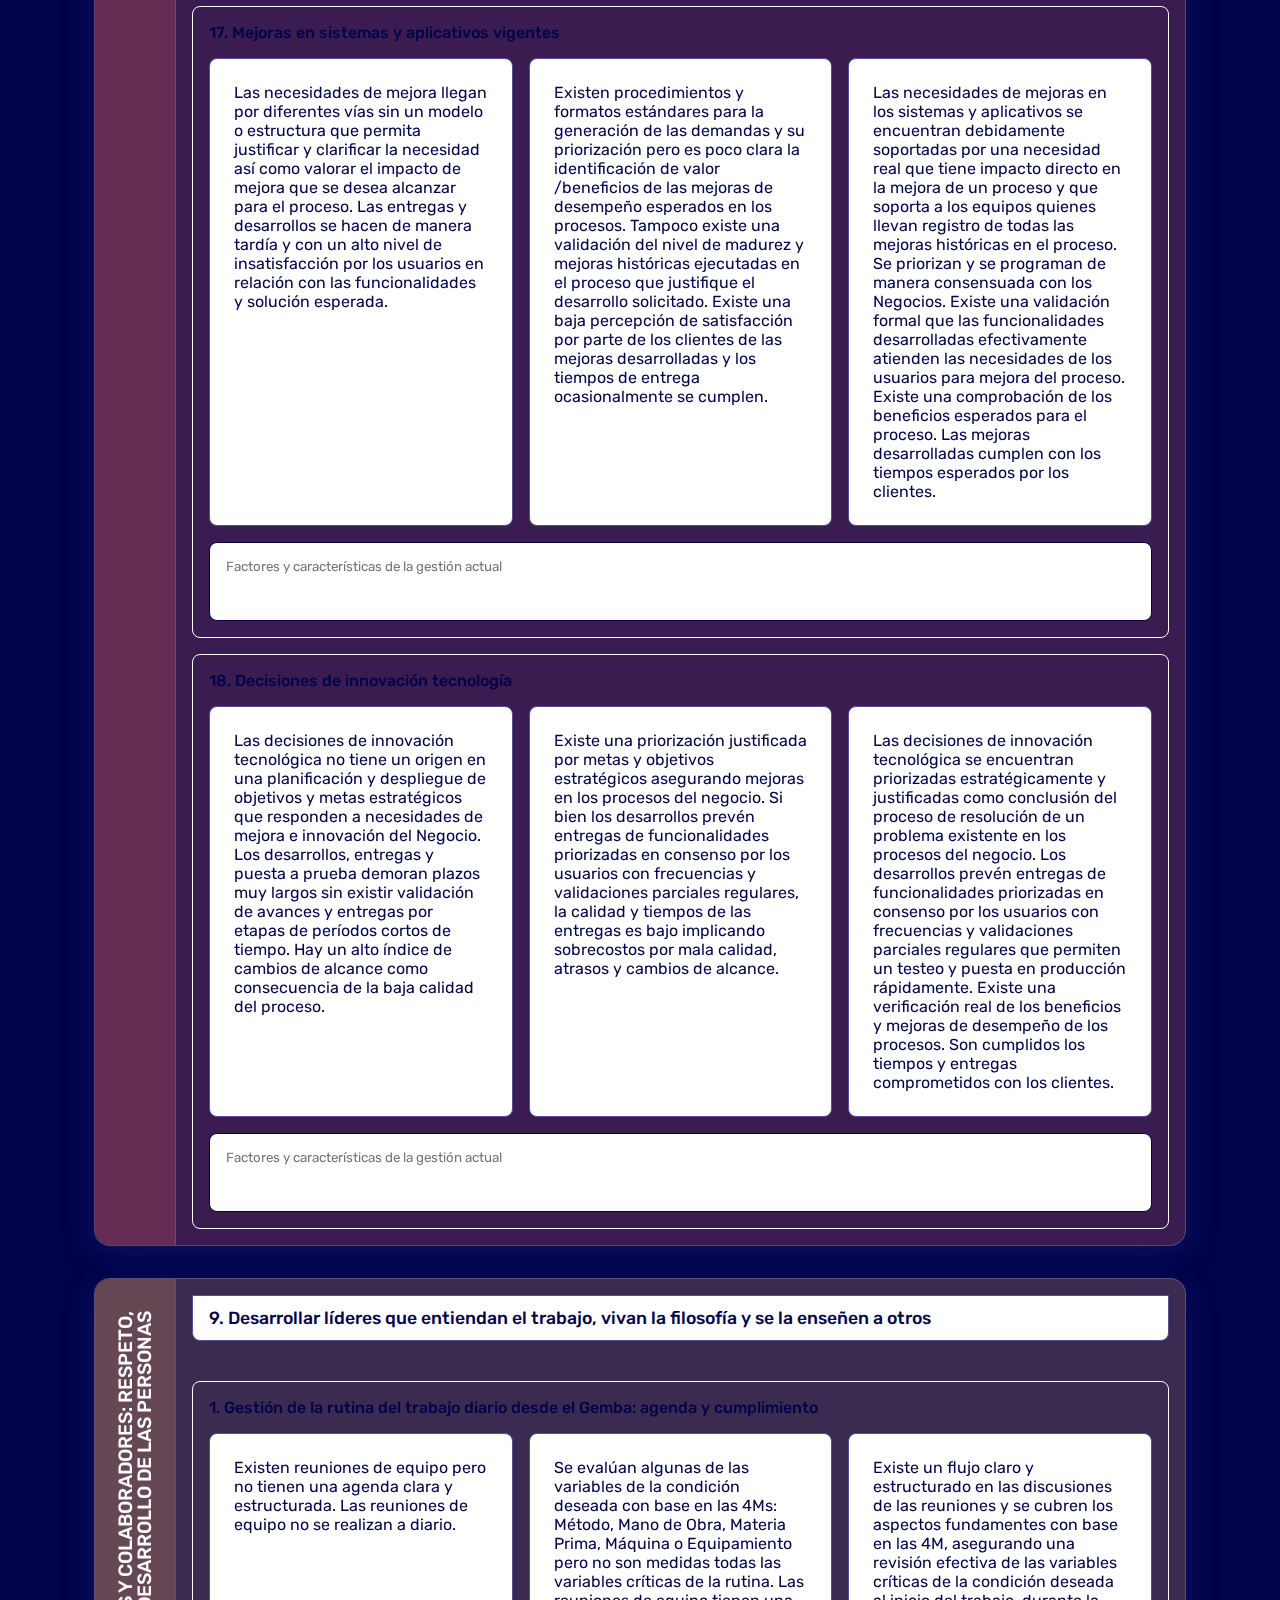
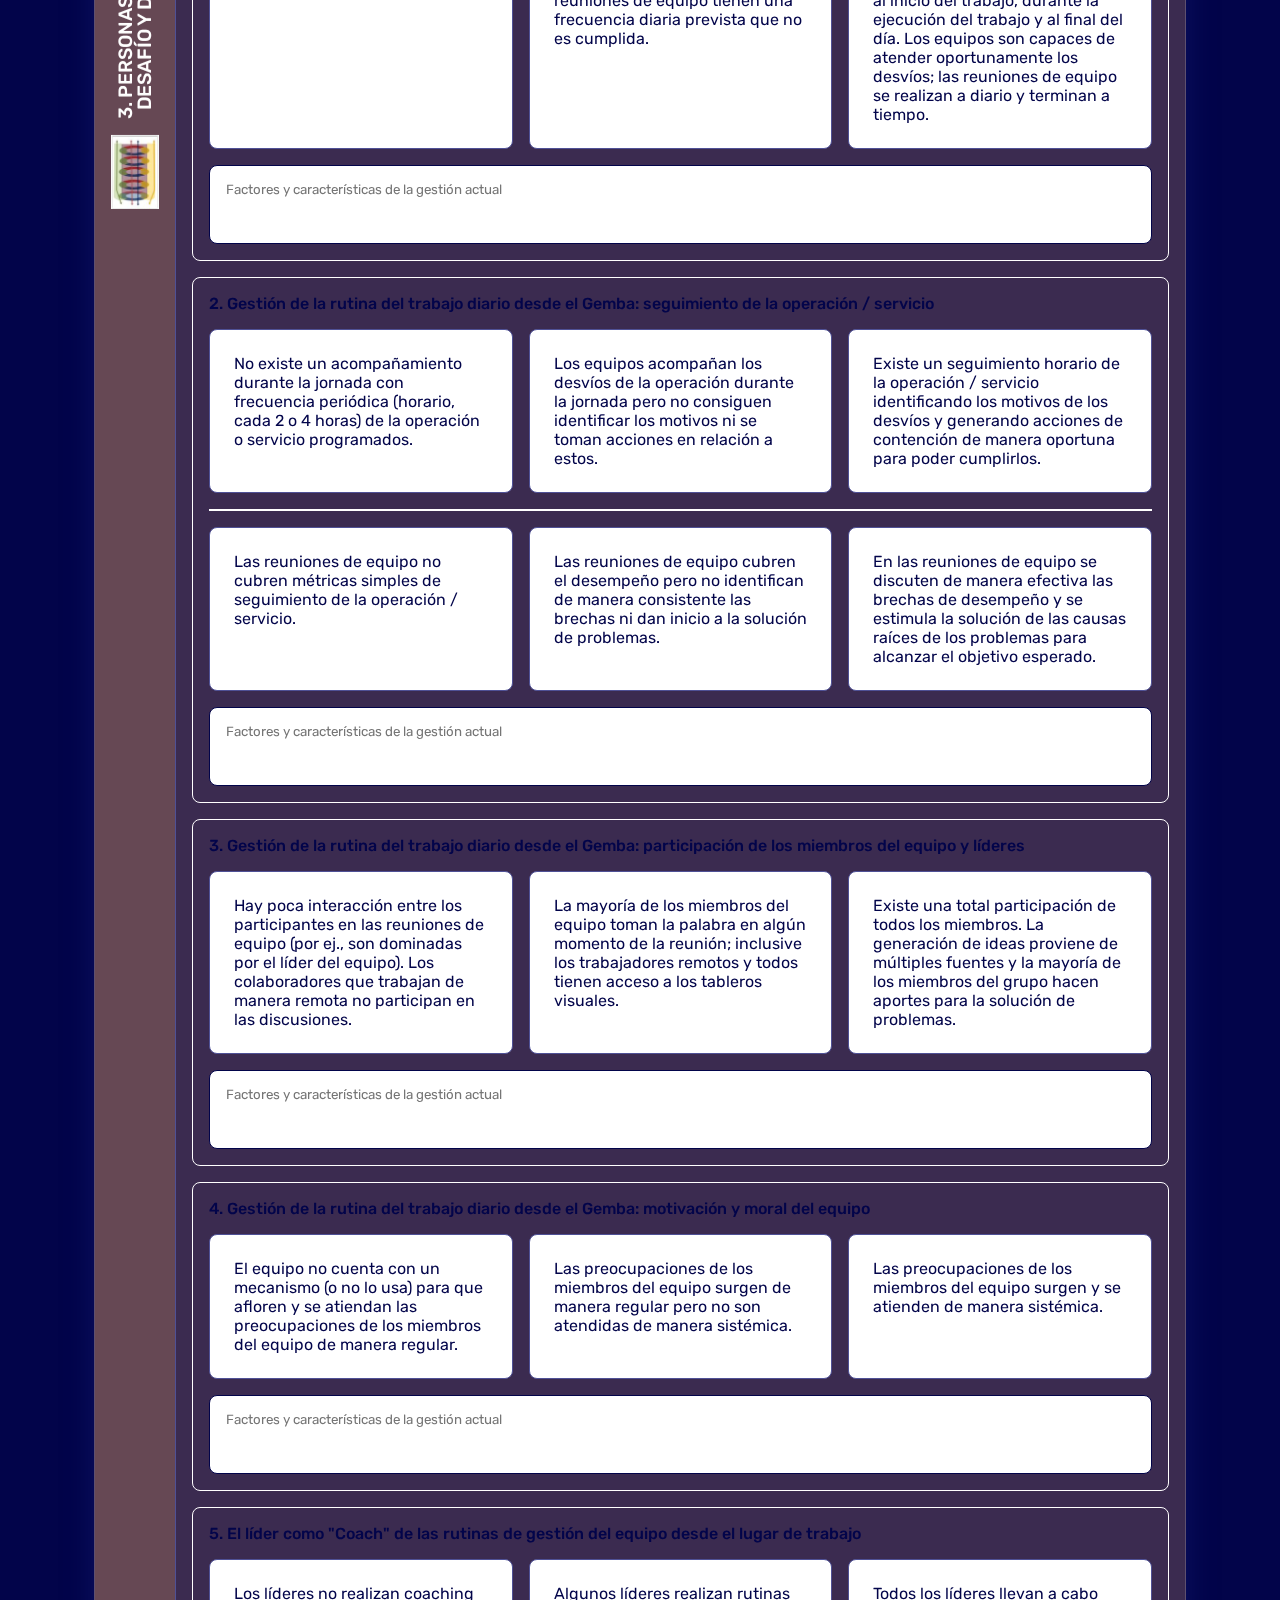
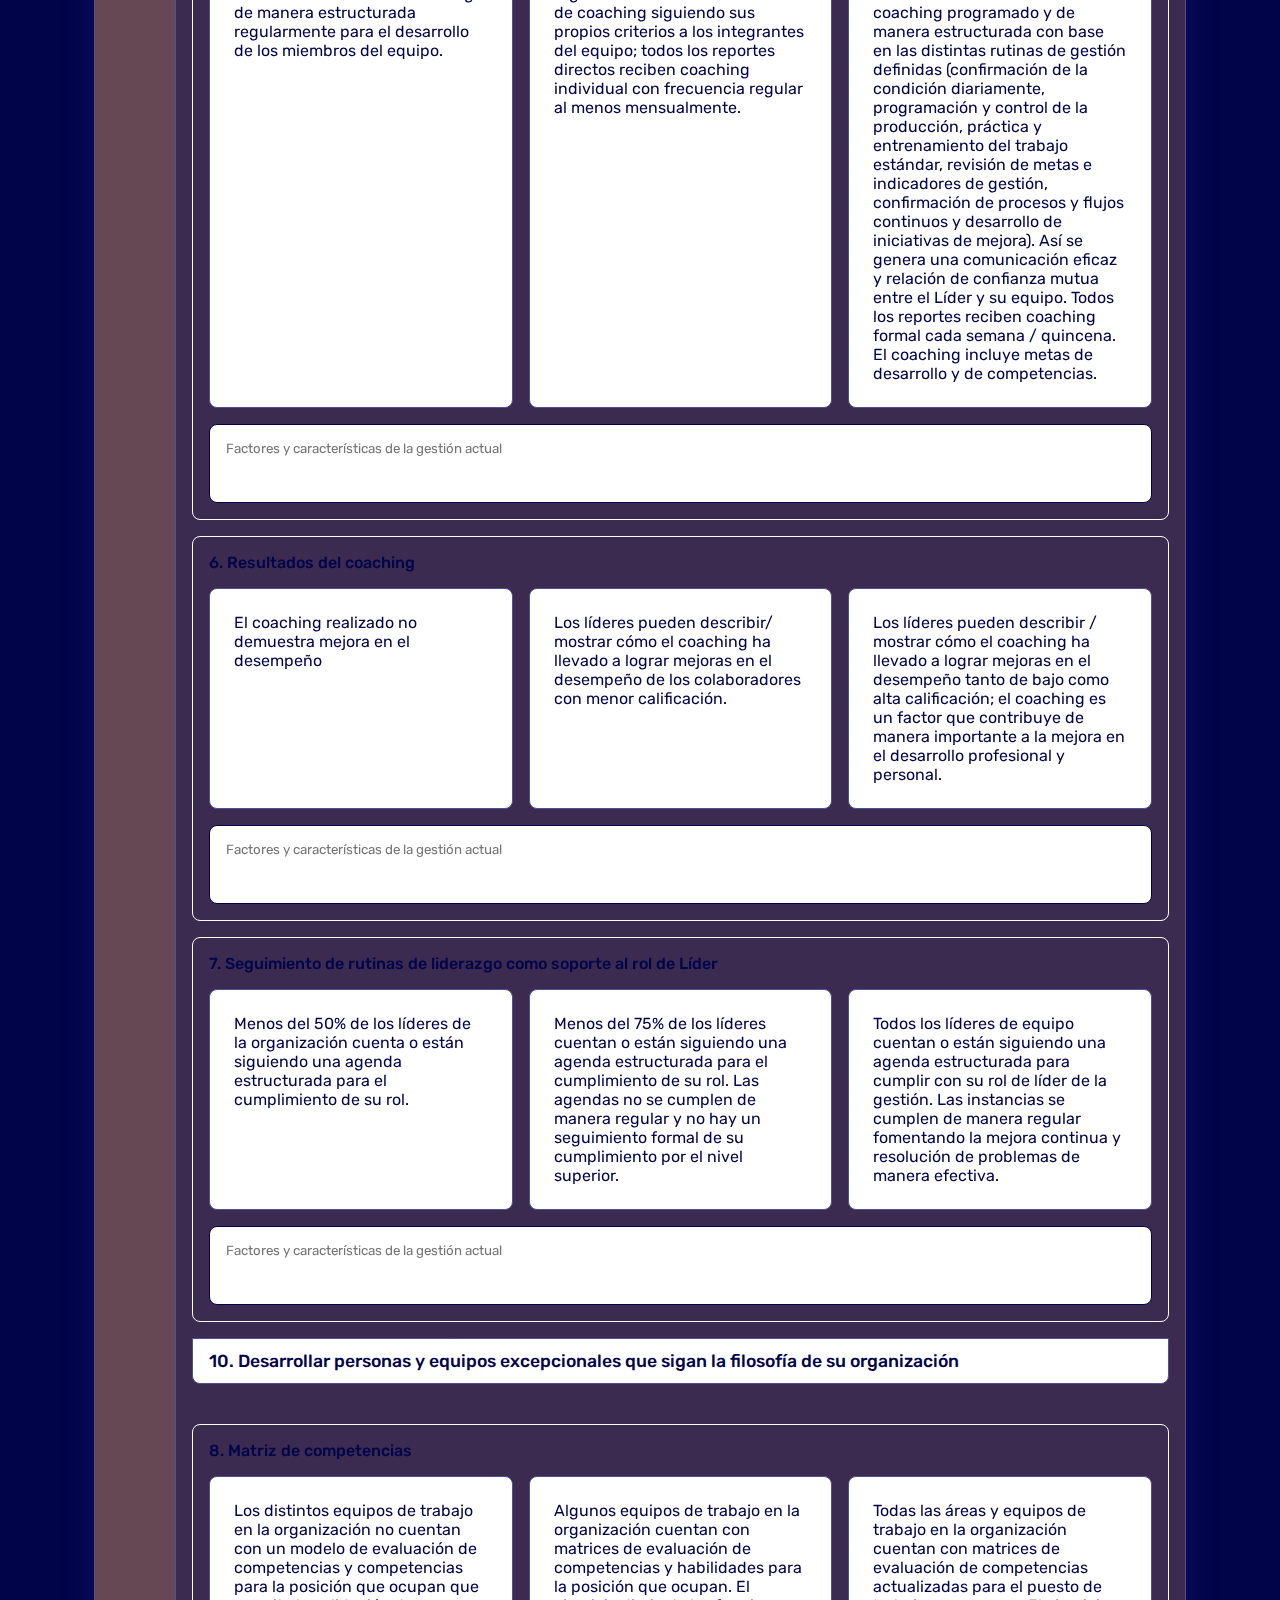
==== commit 400979b0: "Agregué todos los pasos" ====
--- a/index.html
+++ b/index.html
@@ -19,7 +19,10 @@
                 <div class="steps-group modelo-1">
 
                     <div class="modelo">
-                        <h2>1. Propósito y filosofía de largo plazo</h2>
+                        <h2>
+                            <img src="./img/modelos.jpg">
+                            1. Propósito y filosofía de largo plazo
+                        </h2>
                     </div>
                     <div class="steps-group-body">
                         <div class="principio">
@@ -29,38 +32,110 @@
                             <div class="tema">
                                 <h4>1. Valores y principios guías</h4>
                                 <div class="comportamientos">
-                                    <input type="radio" id="valores-y-principios-guias-1" name="valores-y-principios-guias" class="rojo">
-                                    <label for="valores-y-principios-guias-1">Menos del 50% del personal de la organización entiende las aspiraciones de la organización y comportamientos deseados que representan los valores y principios guía.  La alta dirección no comparte de manera regular las aspiraciones de desempeño y comportamientos esperados a través de una historia de cambio que explique el por que del proceso de transformación que se quiere transitar.</label>
-                                    <input type="radio" id="valores-y-principios-guias-2" name="valores-y-principios-guias" class="amarillo">
-                                    <label for="valores-y-principios-guias-2">Menos del 75% del personal de la organización entiende y puede articular las aspiraciones organizacionales; la alta dirección ocasionalmente comparte sus historias de cambio con la primera línea de reporte y con el resto de los empleados.</label>
-                                    <input type="radio" id="valores-y-principios-guias-3" name="valores-y-principios-guias" class="verde">
-                                    <label for="valores-y-principios-guias-3">Todo el personal de la organización conoce, entiende y puede articular cuales son los comportamientos deseados que representan las aspiraciones organizacionales, valores y principios guía de una cultura de Excelencia Operacional. La alta dirección frecuentemente comparte historias de cambio (por ej., a diario o semanalmente) y buscan los aportes de agentes y empleados de manera regular sobre cómo lograr las aspiraciones de mejor manera.</label>
-                                </div>
-                                <textarea name="valores-y-principios-guias-comentario" rows="3" placeholder="Factores y características de la gestión actual"></textarea>
+                                    <input type="radio" id="uno-1-a" name="uno-1" class="rojo">
+                                    <label for="uno-1-a">Menos del 50% del personal de la organización entiende las aspiraciones de la organización y comportamientos deseados que representan los valores y principios guía.  La alta dirección no comparte de manera regular las aspiraciones de desempeño y comportamientos esperados a través de una historia de cambio que explique el por que del proceso de transformación que se quiere transitar.</label>
+                                    <input type="radio" id="uno-1-b" name="uno-1" class="amarillo">
+                                    <label for="uno-1-b">Menos del 75% del personal de la organización entiende y puede articular las aspiraciones organizacionales; la alta dirección ocasionalmente comparte sus historias de cambio con la primera línea de reporte y con el resto de los empleados.</label>
+                                    <input type="radio" id="uno-1-c" name="uno-1" class="verde">
+                                    <label for="uno-1-c">Todo el personal de la organización conoce, entiende y puede articular cuales son los comportamientos deseados que representan las aspiraciones organizacionales, valores y principios guía de una cultura de Excelencia Operacional. La alta dirección frecuentemente comparte historias de cambio (por ej., a diario o semanalmente) y buscan los aportes de agentes y empleados de manera regular sobre cómo lograr las aspiraciones de mejor manera.</label>
+                                </div>
+                                <textarea name="uno-1-comentario" rows="3" placeholder="Factores y características de la gestión actual"></textarea>
                             </div>
                             <div class="tema">
                                 <h4>2. Propósito compartido</h4>
                                 <div class="comportamientos">
-                                    <input type="radio" id="proposito-compartido-1" name="proposito-compartido" class="rojo">
-                                    <label for="proposito-compartido-1">Los líderes no enseñan, dan coaching, promueven ni discuten de manera regular los beneficios de los principios de excelencia operacional y como estos deberían estar alineados en los sistemas y herramientas de gestión.</label>
-                                    <input type="radio" id="proposito-compartido-2" name="proposito-compartido" class="amarillo">
-                                    <label for="proposito-compartido-2">Los líderes ocasionalmente enseñan, dan coaching o discuten los beneficios de los principios de excelencia operacional y como estos deberían estar alineados en los sistemas y herramientas de gestión.</label>
-                                    <input type="radio" id="proposito-compartido-3" name="proposito-compartido" class="verde">
-                                    <label for="proposito-compartido-3">Los líderes frecuentemente enseñan, dan coaching y discuten los beneficios de los principios de una filosofía de excelencia operacional.  A diario demuestran el sistema lean a través de sus acciones y comportamientos y validan que los sistemas y herramientas refuercen estos principios.</label>
-                                </div>
-                                <textarea name="proposito-compartido-comentario" rows="3" placeholder="Factores y características de la gestión actual"></textarea>
+                                    <input type="radio" id="uno-2-a" name="uno-2" class="rojo">
+                                    <label for="uno-2-a">Los líderes no enseñan, dan coaching, promueven ni discuten de manera regular los beneficios de los principios de excelencia operacional y como estos deberían estar alineados en los sistemas y herramientas de gestión.</label>
+                                    <input type="radio" id="uno-2-b" name="uno-2" class="amarillo">
+                                    <label for="uno-2-b">Los líderes ocasionalmente enseñan, dan coaching o discuten los beneficios de los principios de excelencia operacional y como estos deberían estar alineados en los sistemas y herramientas de gestión.</label>
+                                    <input type="radio" id="uno-2-c" name="uno-2" class="verde">
+                                    <label for="uno-2-c">Los líderes frecuentemente enseñan, dan coaching y discuten los beneficios de los principios de una filosofía de excelencia operacional.  A diario demuestran el sistema lean a través de sus acciones y comportamientos y validan que los sistemas y herramientas refuercen estos principios.</label>
+                                </div>
+                                <textarea name="uno-2-comentario" rows="3" placeholder="Factores y características de la gestión actual"></textarea>
                             </div>
                             <div class="tema">
                                 <h4>3. Liderar con el ejemplo</h4>
                                 <div class="comportamientos">
-                                    <input type="radio" id="liderar-con-el-ejemplo-1" name="liderar-con-el-ejemplo" class="rojo">
-                                    <label for="liderar-con-el-ejemplo-1">Los líderes no comparten de manera regular sus experiencias personales en la adopción y práctica efectiva de los principios con la organización para promover la experimentación y aprendizaje organizacional.</label>
-                                    <input type="radio" id="liderar-con-el-ejemplo-2" name="liderar-con-el-ejemplo" class="amarillo">
-                                    <label for="liderar-con-el-ejemplo-2">Los líderes ocasionalmente comparten sus sus experiencias personales en la adopción y práctica efectiva de los principios con la organización para promover la experimentación y aprendizaje organizacional.</label>
-                                    <input type="radio" id="liderar-con-el-ejemplo-3" name="liderar-con-el-ejemplo" class="verde">
-                                    <label for="liderar-con-el-ejemplo-3">Los líderes frecuentemente comparten sus experiencias personales en la adopción y práctica efectiva de los principios con la organización asegurando y promoviendo una cultura de experimentación y aprendizaje permanente.</label>
-                                </div>
-                                <textarea name="liderar-con-el-ejemplo-comentario" rows="3" placeholder="Factores y características de la gestión actual"></textarea>
+                                    <input type="radio" id="uno-3-a" name="uno-3" class="rojo">
+                                    <label for="uno-3-a">Los líderes no comparten de manera regular sus experiencias personales en la adopción y práctica efectiva de los principios con la organización para promover la experimentación y aprendizaje organizacional.</label>
+                                    <input type="radio" id="uno-3-b" name="uno-3" class="amarillo">
+                                    <label for="uno-3-b">Los líderes ocasionalmente comparten sus sus experiencias personales en la adopción y práctica efectiva de los principios con la organización para promover la experimentación y aprendizaje organizacional.</label>
+                                    <input type="radio" id="uno-3-c" name="uno-3" class="verde">
+                                    <label for="uno-3-c">Los líderes frecuentemente comparten sus experiencias personales en la adopción y práctica efectiva de los principios con la organización asegurando y promoviendo una cultura de experimentación y aprendizaje permanente.</label>
+                                </div>
+                                <textarea name="uno-3-comentario" rows="3" placeholder="Factores y características de la gestión actual"></textarea>
+                            </div>
+                            <div class="tema">
+                                <h4>4. Búsqueda de la voz del cliente</h4>
+                                <div class="comportamientos">
+                                    <input type="radio" id="uno-4-a" name="uno-4" class="rojo">
+                                    <label for="uno-4-a">Rara vez se busca la retroalimentación del cliente y cuando se hace no se identifican las variables principales de experiencia y satisfacción.</label>
+                                    <input type="radio" id="uno-4-b" name="uno-4" class="amarillo">
+                                    <label for="uno-4-b">Se recopila la retroalimentación de parte del cliente con baja frecuencia y de forma parcial.</label>
+                                    <input type="radio" id="uno-4-c" name="uno-4" class="verde">
+                                    <label for="uno-4-c">Se recopila la retroalimentación de parte del cliente de manera informal a diario y de manera formal con frecuencias regulares (por ej., encuestas o preguntas estándar). Las variables de calidad esperadas son  todas claramente identificadas y levantadas. El personal puede articular su estatus con sus interlocutores a través de métricas o interacciones personales.</label>
+                                </div>
+                                <textarea name="uno-4-comentario" rows="3" placeholder="Factores y características de la gestión actual"></textarea>
+                            </div>
+                            <div class="tema">
+                                <h4>5. Voz del cliente - Discutir la retroalimentación</h4>
+                                <div class="comportamientos">
+                                    <input type="radio" id="uno-5-a" name="uno-5" class="rojo">
+                                    <label for="uno-5-a">Rara vez se discute la retroalimentación del cliente.</label>
+                                    <input type="radio" id="uno-5-b" name="uno-5" class="amarillo">
+                                    <label for="uno-5-b">Ocasionalmente surge la retroalimentación del cliente en las  reuniones y pocas veces se enfocan en la solución de los problemas principales.</label>
+                                    <input type="radio" id="uno-5-c" name="uno-5" class="verde">
+                                    <label for="uno-5-c">Regularmente se discute la retroalimentación de parte del cliente en las reuniones y se direccionan a los equipos para que se enfoquen en solucionar los problemas de manera priorizada.</label>
+                                </div>
+                                <textarea name="uno-5-comentario" rows="3" placeholder="Factores y características de la gestión actual"></textarea>
+                            </div>
+                            <div class="tema">
+                                <h4>6. Voz del cliente - Responder a la retroalimentación</h4>
+                                <div class="comportamientos">
+                                    <input type="radio" id="uno-6-a" name="uno-6" class="rojo">
+                                    <label for="uno-6-a">Los equipos no están conscientes de los atributos de calidad esperados por el cliente del producto o servicio, del tiempo de entrega o del tiempo de respuesta como medición clave del servicio al cliente.</label>
+                                    <input type="radio" id="uno-6-b" name="uno-6" class="amarillo">
+                                    <label for="uno-6-b">Los equipos miden y reportan el nivel de servicio al cliente en forma parcial y no existe un esfuerzo claro para mejorarlo.</label>
+                                    <input type="radio" id="uno-6-c" name="uno-6" class="verde">
+                                    <label for="uno-6-c">Los equipos reaccionan activamente a las mediciones del servicio y satisfacción del cliente en relación con los atributos de calidad, tiempo y entrega esperados del producto o servicio.</label>
+                                </div>
+                                <textarea name="uno-6-comentario" rows="3" placeholder="Factores y características de la gestión actual"></textarea>
+                            </div>
+                            <div class="tema">
+                                <h4>7. Definición de metas y objetivos</h4>
+                                <div class="comportamientos">
+                                    <input type="radio" id="uno-7-a" name="uno-7" class="rojo">
+                                    <label for="uno-7-a">No existe una definición formal y consensuada por el primer nivel de dirección de los temas importantes a resolver alineadas con la visión de la empresa. Los objetivos priorizan el corto plazo y los resultados financieros en detrimento de la visión de largo plazo y creación de valor para el cliente y la organización.</label>
+                                    <input type="radio" id="uno-7-b" name="uno-7" class="amarillo">
+                                    <label for="uno-7-b">Existe cierta definición parcial de los temas y prioridades que precisan ser resueltos pero sólo con una visión de corto y medio plazo.</label>
+                                    <input type="radio" id="uno-7-c" name="uno-7" class="verde">
+                                    <label for="uno-7-c">Existe una clara definición  formal y consensuada por el primer nivel de los temas importantes que precisan ser resueltos (por qué, qué , quién y como) y del resultado esperado (cuánto y cuándo) alineados con la visión y prioridades de corto, medio y largo plazo.</label>
+                                </div>
+                                <textarea name="uno-7-comentario" rows="3" placeholder="Factores y características de la gestión actual"></textarea>
+                            </div>
+                            <div class="tema">
+                                <h4>8. Alineamiento y despliegue</h4>
+                                <div class="comportamientos">
+                                    <input type="radio" id="uno-8-a" name="uno-8" class="rojo">
+                                    <label for="uno-8-a">No hay alineamiento y despliegue de las metas y objetivos clave de corto y largo plazo en los distintos niveles de la organización.</label>
+                                    <input type="radio" id="uno-8-b" name="uno-8" class="amarillo">
+                                    <label for="uno-8-b">Existe un cierto alineamiento y despliegue parcial de las metas y objetivos clave de corto y largo plazo pero no llega hasta el primer nivel de operación ni detalla los medios necesarios para alcanzarlos.</label>
+                                    <input type="radio" id="uno-8-c" name="uno-8" class="verde">
+                                    <label for="uno-8-c">Las metas y objetivos son alineados y desplegados de manera consensuada en todos los niveles de la organización clarificando los medios y acciones necesarias para alcanzarlas en cada caso.</label>
+                                </div>
+                                <textarea name="uno-8-comentario" rows="3" placeholder="Factores y características de la gestión actual"></textarea>
+                            </div>
+                            <div class="tema">
+                                <h4>9. Seguimiento</h4>
+                                <div class="comportamientos">
+                                    <input type="radio" id="uno-9-a" name="uno-9" class="rojo">
+                                    <label for="uno-9-a">No existen rutinas y mecanismos formales de seguimiento periódico del cumplimiento efectivo de los temas prioritarios que precisan ser trabajados.</label>
+                                    <input type="radio" id="uno-9-b" name="uno-9" class="amarillo">
+                                    <label for="uno-9-b">Existen mecanismos parciales formales e informales pero sin rutinas y frecuencias claramente definidas y que sean cumplidas.  En algunos casos son tomadas acciones frente a desvíos y reportados pero de manera tardía.</label>
+                                    <input type="radio" id="uno-9-c" name="uno-9" class="verde">
+                                    <label for="uno-9-c">En cada uno de los niveles existe un seguimiento y retroalimentación del cumplimiento  efectivo de manera periódica y que permite identificar desvíos y acciones de ajuste necesarios reportando oportunamente al nivel superior.</label>
+                                </div>
+                                <textarea name="uno-9-comentario" rows="3" placeholder="Factores y características de la gestión actual"></textarea>
                             </div>
                         </div>
                     </div>
@@ -71,48 +146,559 @@
                 <div class="steps-group modelo-2">
 
                     <div class="modelo">
-                        <h2>2. Procesos: añadir valor y eliminar desperdicios</h2>
+                        <h2>
+                            <img src="./img/modelos.jpg">
+                            2. Procesos: añadir valor<br>y eliminar desperdicios
+                        </h2>
                     </div>
                     <div class="steps-group-body">
-                        <div class="principio">
-                            <h3>2. Crear flujos de procesos continuos para evidenciar problemas</h3>
+                        <div class="temas">
+                            <div class="principio">
+                                <h3>2. Crear flujos de procesos continuos para evidenciar problemas</h3>
+                            </div>
+                            <div class="tema">
+                                <h4>1. Conciencia de flujos de valor sin desperdicios</h4>
+                                <div class="comportamientos">
+                                    <input type="radio" id="dos-1-a" name="dos-1" class="rojo">
+                                    <label for="dos-1-a">No se visualizan los principales flujos de valor actuales y sus restricciones y/o limitaciones no son claramente identificados. Funcionan con "lotes de producción" o "paquetes de trabajo" elevados, atados a liberaciones presupuestarias mensuales y con estructuras jerárquicas que actúan en silos para la toma de decisiones.</label>
+                                    <input type="radio" id="dos-1-b" name="dos-1" class="amarillo">
+                                    <label for="dos-1-b">Existe cierto entendimiento y visualización de algunos flujos de valor en la organización y baja conciencia del nivel de desperdicios y de las principales restricciones actuales. Suelen existir dueños de procesos en la organización pero la toma de decisiones sigue ocurriendo por silos.</label>
+                                    <input type="radio" id="dos-1-c" name="dos-1" class="verde">
+                                    <label for="dos-1-c">Existe un programa estructurado para la visualización y diseños de flujos de valor "lean" que se está cumpliendo y que permite identificar y priorizar las principales barreras / limitaciones y desperdicios de los flujos de valor de toda la organización. Existen dueños o responsables de procesos que toman las decisiones priorizando al cliente final y con visión "end to end".</label>
+                                </div>
+                                <textarea name="dos-1-comentario" rows="3" placeholder="Factores y características de la gestión actual"></textarea>
+                            </div>
+                            <div class="tema">
+                                <h4>2. Métricas</h4>
+                                <div class="comportamientos">
+                                    <input type="radio" id="dos-2-a" name="dos-2" class="rojo">
+                                    <label for="dos-2-a">No existen indicadores clave que permitan medir y acompañar el desempeño de los principales flujos de valor punta a punta.</label>
+                                    <input type="radio" id="dos-2-b" name="dos-2" class="amarillo">
+                                    <label for="dos-2-b">Existen algunos indicadores y metas que permitan acompañar el desempeño de algunas de las variables claves de los flujos de valor. </label>
+                                    <input type="radio" id="dos-2-c" name="dos-2" class="verde">
+                                    <label for="dos-2-c">Existen algunos indicadores claros, bien entendidos y comunicados que permiten acompañar el desempeño y desarrollo de los planes y prioridades de mejora de los flujos de valor.</label>
+                                </div>
+                                <textarea name="dos-2-comentario" rows="3" placeholder="Factores y características de la gestión actual"></textarea>
+                            </div>
+                            <div class="tema">
+                                <h4>3. Organización multifuncional</h4>
+                                <div class="comportamientos">
+                                    <input type="radio" id="dos-3-a" name="dos-3" class="rojo">
+                                    <label for="dos-3-a">Los equipos de trabajo están organizados en grupos funcionales. Los equipos no tienen el control ni la propiedad de los procesos ni de los resultados al cliente "punta a punta". Existen controles fragmentados sin visión total del desempeño y del impacto que su resultado genera en el flujo aguas abajo. Los espacios de trabajo físicos no estimulan el trabajo en equipo eficazmente, la colaboración ni la solución de problemas.</label>
+                                    <input type="radio" id="dos-3-b" name="dos-3" class="amarillo">
+                                    <label for="dos-3-b">Los equipos de trabajo están organizados en grupos interdisciplinarios, sin embargo las interacciones entre los roles no son claras y la visión del desempeño del flujo punta a punta es parcial o limitada. Existe un lay out  del espacio de trabajo que permite integrar a todos los miembros del equipo de manera próxima aunque no hay organización por familias de producto.</label>
+                                    <input type="radio" id="dos-3-c" name="dos-3" class="verde">
+                                    <label for="dos-3-c">Los equipos de trabajo están organizados en grupos interdisciplinarios altamente eficaces que atienden a un familia de productos o clientes específica. Se cuenta con una visión total del desempeño del flujo punta a punta y del resultado de las acciones individuales y su impacto en el flujo total. El espacio de trabajo físico estimula el trabajo en equipo o célula, la colaboración y la solución de problemas así como la proximidad al cliente final garantizando una comunicación fluida.</label>
+                                </div>
+                                <textarea name="dos-3-comentario" rows="3" placeholder="Factores y características de la gestión actual"></textarea>
+                            </div>
+                            <div class="tema">
+                                <h4>4. Eliminación de barreras y problemas del flujo</h4>
+                                <div class="comportamientos">
+                                    <input type="radio" id="dos-4-a" name="dos-4" class="rojo">
+                                    <label for="dos-4-a">No existen acciones que permitan atacar las principales limitaciones y restricciones de los flujos de valor.</label>
+                                    <input type="radio" id="dos-4-b" name="dos-4" class="amarillo">
+                                    <label for="dos-4-b">Existen algunas acciones o iniciativas parciales y de ámbito funcional que muestran algunas mejoras puntuales para la eliminación de desperdicios en los flujos de valor.</label>
+                                    <input type="radio" id="dos-4-c" name="dos-4" class="verde">
+                                    <label for="dos-4-c">Los principales flujos de valor demuestran un histórico de mejoras sustentables trabajada por equipos multifuncionales logrando resultados concretos reducción de lead time de los procesos, mejoras de productividad y calidad del flujo punta a punta.</label>
+                                </div>
+                                <textarea name="dos-4-comentario" rows="3" placeholder="Factores y características de la gestión actual"></textarea>
+                            </div>
+                            <div class="tema">
+                                <h4>5. Validación de los flujos de valor por los líderes</h4>
+                                <div class="comportamientos">
+                                    <input type="radio" id="dos-5-a" name="dos-5" class="rojo">
+                                    <label for="dos-5-a">No existen rutinas para que los líderes puedan verificar el desempeño y cumplimiento de los flujos de valor.</label>
+                                    <input type="radio" id="dos-5-b" name="dos-5" class="amarillo">
+                                    <label for="dos-5-b">Existen rutinas de confirmación de proceso pero no son cumplidas de manera regular.</label>
+                                    <input type="radio" id="dos-5-c" name="dos-5" class="verde">
+                                    <label for="dos-5-c">Existen rutinas estructuradas para confirmación de los flujos de valor para todos los procesos clave y son cumplidas por los líderes como parte de su rol.</label>
+                                </div>
+                                <textarea name="dos-5-comentario" rows="3" placeholder="Factores y características de la gestión actual"></textarea>
+                            </div>
+                            <div class="principio">
+                                <h3>3. Usar sistemas de procesos "pull" para evitar la sobreproducción</h3>
+                            </div>
+                            <div class="tema">
+                                <h4>6. Administración de la demanda y capacidad evitando la sobreproducción</h4>
+                                <div class="comportamientos">
+                                    <input type="radio" id="dos-6-a" name="dos-6" class="rojo">
+                                    <label for="dos-6-a">No existen mecanismos o herramientas que permitan regular el orden, la carga y ritmo de trabajo evitando la sobre carga o la ociosidad de los recursos.</label>
+                                    <input type="radio" id="dos-6-b" name="dos-6" class="amarillo">
+                                    <label for="dos-6-b">Existen algunos mecanismos para gestionar el ritmo de trabajo pero que son utilizados de forma parcial pero no de manera sistémica y sustentablemente que permitan evitar la sobre carga o la ociosidad de los recursos.</label>
+                                    <input type="radio" id="dos-6-c" name="dos-6" class="verde">
+                                    <label for="dos-6-c">Se utilizan mecanismos o herramientas que permiten regular la carga de trabajo, el orden y el ritmo del flujo de actividades asegurando que se evite la sobre carga y la ociosidad de los recursos disponibles.</label>
+                                </div>
+                                <textarea name="dos-6-comentario" rows="3" placeholder="Factores y características de la gestión actual"></textarea>
+                            </div>
+                            <div class="principio">
+                                <h3>4. Nivelar la carga de trabajo (Heijunka)</h3>
+                            </div>
+                            <div class="tema">
+                                <h4>7. Planificación diaria</h4>
+                                <div class="comportamientos">
+                                    <input type="radio" id="dos-7-a" name="dos-7" class="rojo">
+                                    <label for="dos-7-a">No se entiende la demanda o carga diaria de trabajos o tareas ni se equipara con la capacidad operativa diaria real.</label>
+                                    <input type="radio" id="dos-7-b" name="dos-7" class="amarillo">
+                                    <label for="dos-7-b">Se entiende la demanda diaria de trabajos pero no se consigue administrar la capacidad operativa de manera eficaz.</label>
+                                    <input type="radio" id="dos-7-c" name="dos-7" class="verde">
+                                    <label for="dos-7-c">Se entiende la demanda diaria de trabajos o tareas y los equipos utilizan planes diarios para administrar la capacidad requerida y el exceso de capacidad; los líderes se reúnen diariamente para nivelar la capacidad operativa de manera flexible.</label>
+                                </div>
+                                <textarea name="dos-7-comentario" rows="3" placeholder="Factores y características de la gestión actual"></textarea>
+                            </div>
+                            <div class="tema">
+                                <h4>8. Capacidad de operativa</h4>
+                                <div class="comportamientos">
+                                    <input type="radio" id="dos-8-a" name="dos-8" class="rojo">
+                                    <label for="dos-8-a">No existen planes concretos para buscar  mejoras de capacidad operativa.</label>
+                                    <input type="radio" id="dos-8-b" name="dos-8" class="amarillo">
+                                    <label for="dos-8-b">Existen programas o iniciativas para lograr aumentos de capacidad pero no se siguen formalmente y las mejoras que se logran son parciales y poco consistentes.</label>
+                                    <input type="radio" id="dos-8-c" name="dos-8" class="verde">
+                                    <label for="dos-8-c">Existe un historial demostrado de aumentos de capacidad como consecuencia de los programas e iniciativas de mejora estructurados.  La captura de capacidad operativa sigue una estrategia de mejora continua.</label>
+                                </div>
+                                <textarea name="dos-8-comentario" rows="3" placeholder="Factores y características de la gestión actual"></textarea>
+                            </div>
+                            <div class="principio">
+                                <h3>5. Generar una práctica y cultura de "parar" para resolver problemas y asegurar la calidad</h3>
+                            </div>
+                            <div class="tema">
+                                <h4>9. Calidad en el proceso</h4>
+                                <div class="comportamientos">
+                                    <input type="radio" id="dos-9-a" name="dos-9" class="rojo">
+                                    <label for="dos-9-a">No existen mecanismos de autocontrol ni cadenas de ayuda en los procesos y actividades que permitan identificar y resolver problemas de calidad para evitar pasarlos al proceso siguiente.</label>
+                                    <input type="radio" id="dos-9-b" name="dos-9" class="amarillo">
+                                    <label for="dos-9-b">A menudo existen problemas de calidad que son pasados a otros procesos y operaciones por no ser detectados y/o no existir cadenas de ayuda que funcionen efectivamente para su resolución.</label>
+                                    <input type="radio" id="dos-9-c" name="dos-9" class="verde">
+                                    <label for="dos-9-c">Existen mecanismos en todas las operaciones que garantizan el auto control del proceso evitando que los desvíos de calidad sean pasados al procesos siguiente.</label>
+                                </div>
+                                <textarea name="dos-9-comentario" rows="3" placeholder="Factores y características de la gestión actual"></textarea>
+                            </div>
+                            <div class="principio">
+                                <h3>6. Estandarizar; base fundacional de la mejora continua y el empoderamiento de las personas</h3>
+                            </div>
+                            <div class="tema">
+                                <h4>10. Creación y actualización de los estándares de trabajo</h4>
+                                <div class="comportamientos">
+                                    <input type="radio" id="dos-10-a" name="dos-10" class="rojo">
+                                    <label for="dos-10-a">Existen estándares de trabajo actualizados para menos del 50% de los procesos clave de las áreas de negocio. No existen responsabilidades claras para la actualización del trabajo estandarizado.</label>
+                                    <input type="radio" id="dos-10-b" name="dos-10" class="amarillo">
+                                    <label for="dos-10-b">Existen estándares de trabajo actualizados para menos del 75% de los procesos clave de las áreas de negocio. La actualización es ocasional, informal y parcial para algunos trabajos estandarizados.</label>
+                                    <input type="radio" id="dos-10-c" name="dos-10" class="verde">
+                                    <label for="dos-10-c">Existen estándares de trabajo actualizados para todos los procesos clave de las áreas de negocio y áreas de apoyo. Los trabajo estandarizados son actualizados regularmente por los propios equipos de trabajo bajo coordinación y supervisión de los líderes.</label>
+                                </div>
+                                <textarea name="dos-10-comentario" rows="3" placeholder="Factores y características de la gestión actual"></textarea>
+                            </div>
+                            <div class="tema">
+                                <h4>11. Uso y gestión visual</h4>
+                                <div class="comportamientos">
+                                    <input type="radio" id="dos-11-a" name="dos-11" class="rojo">
+                                    <label for="dos-11-a">No se están utilizando los estándares de trabajo o no se encuentran disponibles para control visual en la propia área de trabajo.</label>
+                                    <input type="radio" id="dos-11-b" name="dos-11" class="amarillo">
+                                    <label for="dos-11-b">Algunos individuos están utilizando los estándares de trabajo que se encuentran visibles en el área de trabajo.</label>
+                                    <input type="radio" id="dos-11-c" name="dos-11" class="verde">
+                                    <label for="dos-11-c">Se utilizan los estándares de trabajo de manera consistente y están visibles junto con otras ayudas en el área de trabajo.</label>
+                                </div>
+                                <textarea name="dos-11-comentario" rows="3" placeholder="Factores y características de la gestión actual"></textarea>
+                            </div>
+                            <div class="tema">
+                                <h4>12. Ejercicio del liderazgo sobre el trabajo estandarizado</h4>
+                                <div class="comportamientos">
+                                    <input type="radio" id="dos-12-a" name="dos-12" class="rojo">
+                                    <label for="dos-12-a">No existen rutinas del Líder donde se confirme el trabajo estandarizado de los miembros de su equipo.  O existen pero no son puestas en práctica y los managers o jefes no velan por su cumplimiento.</label>
+                                    <input type="radio" id="dos-12-b" name="dos-12" class="amarillo">
+                                    <label for="dos-12-b">Existen rutinas de validación del trabajo estandarizado pero se siguen parcialmente para menos del 50% de los miembros del equipo. Los managers o jefes no consiguen validar que los líderes cumplan íntegramente con las rutinas de entrenamiento y práctica del trabajo estandarizado definidas.</label>
+                                    <input type="radio" id="dos-12-c" name="dos-12" class="verde">
+                                    <label for="dos-12-c">Existen rutinas de validación del trabajo estandarizado por parte de los líderes. Estas se cumplen regularmente y de manera consistente contribuyendo a la mejora de competencias de los miembros del equipo y a la identificación de oportunidades de mejora. Los managers y jefes ejercen un control del cumplimiento de las rutinas y consiguen acompañar con regularidad los beneficios de esta práctica.</label>
+                                </div>
+                                <textarea name="dos-12-comentario" rows="3" placeholder="Factores y características de la gestión actual"></textarea>
+                            </div>
+                            <div class="tema">
+                                <h4>13. Mejora del trabajo estandarizado</h4>
+                                <div class="comportamientos">
+                                    <input type="radio" id="dos-13-a" name="dos-13" class="rojo">
+                                    <label for="dos-13-a">No existen programas e iniciativas para la mejora o Kaizen del trabajo estandarizado dentro del equipo de trabajo.</label>
+                                    <input type="radio" id="dos-13-b" name="dos-13" class="amarillo">
+                                    <label for="dos-13-b">Existen programas e iniciativas para mejora Kaizen del trabajo estandarizado pero sólo son desarrolladas  parcialmente en la organización por algunas áreas y equipos. </label>
+                                    <input type="radio" id="dos-13-c" name="dos-13" class="verde">
+                                    <label for="dos-13-c">Existen programas e iniciativas de mejora o Kaizen del trabajo estandarizado que son cumplimentados y permiten a través de la identificación y eliminación de los desperdicios capturar mejoras que impactan directamente en la calidad del trabajo estandarizado, costos y productividad de las operaciones y tareas.</label>
+                                </div>
+                                <textarea name="dos-13-comentario" rows="3" placeholder="Factores y características de la gestión actual"></textarea>
+                            </div>
+                            <div class="principio">
+                                <h3>7. Utilizar controles visuales para evidenciar los problemas</h3>
+                            </div>
+                            <div class="tema">
+                                <h4>14. 5S como condición esencial de la gestión visual</h4>
+                                <div class="comportamientos">
+                                    <input type="radio" id="dos-14-a" name="dos-14" class="rojo">
+                                    <label for="dos-14-a">No existen estándares para mantener el área de trabajo de acuerdo con la aplicación de la herramienta 5S.</label>
+                                    <input type="radio" id="dos-14-b" name="dos-14" class="amarillo">
+                                    <label for="dos-14-b">Solo algunos áreas de trabajo siguen y aplican de manera efectiva y sustentable la herramienta 5S.</label>
+                                    <input type="radio" id="dos-14-c" name="dos-14" class="verde">
+                                    <label for="dos-14-c">Todas las áreas de la empresa así como los espacios virtuales se mantienen dentro de los estándares de las 5S.</label>
+                                </div>
+                                <textarea name="dos-14-comentario" rows="3" placeholder="Factores y características de la gestión actual"></textarea>
+                            </div>
+                            <div class="tema">
+                                <h4>15. Tableros / y herramientas de gestión visuales</h4>
+                                <div class="comportamientos">
+                                    <input type="radio" id="dos-15-a" name="dos-15" class="rojo">
+                                    <label for="dos-15-a">Las áreas de trabajo no cuentan con tableros o herramientas de gestión visual que permitan identificar desvíos de condiciones estándares o deseadas.</label>
+                                    <input type="radio" id="dos-15-b" name="dos-15" class="amarillo">
+                                    <label for="dos-15-b">Solo algunas áreas de trabajo  cuentan con  tableros o herramientas de gestión visual que permitan identificar desvíos de condiciones estándares o deseadas.</label>
+                                    <input type="radio" id="dos-15-c" name="dos-15" class="verde">
+                                    <label for="dos-15-c">En toda las áreas de trabajo existen tableros o herramientas visuales que son totalmente funcionales tanto para la gestión  diaria como para el proceso estructurado de solución de problemas. Se utilizan para presentar información e identificar el estatus actual de proceso y para clarificar los estándares de trabajo y las expectativas permitiendo detectar rápidamente anormalidades o desvíos de las condiciones  deseadas.</label>
+                                </div>
+                                <textarea name="dos-15-comentario" rows="3" placeholder="Factores y características de la gestión actual"></textarea>
+                            </div>
+                            <div class="tema">
+                                <h4>16. Metas y KPIs visuales</h4>
+                                <div class="comportamientos">
+                                    <input type="radio" id="dos-16-a" name="dos-16" class="rojo">
+                                    <label for="dos-16-a">Las áreas de trabajo no cuentan con indicadores de desempeño desplegados visualmente con sus metas asociadas a los 5 ejes básicos de gestión de cualquier organización: (Calidad, Operación, Costos, Personas y Seguridad).</label>
+                                    <input type="radio" id="dos-16-b" name="dos-16" class="amarillo">
+                                    <label for="dos-16-b">Solo algunas áreas de trabajo y equipos  cuentan con indicadores de desempeño desplegados visualmente con sus metas asociadas a los 5 ejes básicos de gestión.  Se realizan reuniones con cierta frecuencia pero sin una estructura y agenda clara.</label>
+                                    <input type="radio" id="dos-16-c" name="dos-16" class="verde">
+                                    <label for="dos-16-c">Todas las áreas de trabajo y equipos  cuentan con indicadores de desempeño desplegados visualmente con sus metas asociadas a los 5 ejes básicos de gestión. Se realizan reuniones de forma regular frente a los tableros para acompañamiento de las metas, entendimiento de los desvíos y factores que los componen con identificación de acciones con indicadores de proceso para seguimiento de variables particulares de mejora.</label>
+                                </div>
+                                <textarea name="dos-16-comentario" rows="3" placeholder="Factores y características de la gestión actual"></textarea>
+                            </div>
+                            <div class="principio">
+                                <h3>8. Recurrir únicamente tecnología confiable y correctamente testeada para servir a las personas y a los procesos</h3>
+                            </div>
+                            <div class="tema">
+                                <h4>17. Mejoras en sistemas y aplicativos vigentes</h4>
+                                <div class="comportamientos">
+                                    <input type="radio" id="dos-17-a" name="dos-17" class="rojo">
+                                    <label for="dos-17-a">Las necesidades de mejora llegan por diferentes vías sin un modelo o estructura que permita justificar y clarificar la necesidad así como valorar el impacto de mejora que se desea alcanzar para el proceso. Las entregas y desarrollos se hacen de manera tardía y con un alto nivel de insatisfacción por los usuarios en relación con las funcionalidades y solución esperada.</label>
+                                    <input type="radio" id="dos-17-b" name="dos-17" class="amarillo">
+                                    <label for="dos-17-b">Existen procedimientos y formatos estándares para la generación de las demandas y su priorización pero es poco clara la identificación de valor /beneficios de las mejoras de desempeño esperados en los procesos. Tampoco existe una validación del nivel de madurez y mejoras históricas ejecutadas en el proceso que justifique el desarrollo solicitado. Existe una baja percepción de satisfacción por parte de los clientes  de las mejoras desarrolladas y los tiempos de entrega ocasionalmente se cumplen.</label>
+                                    <input type="radio" id="dos-17-c" name="dos-17" class="verde">
+                                    <label for="dos-17-c">Las necesidades de mejoras en los sistemas y aplicativos  se encuentran debidamente soportadas por una necesidad real que tiene impacto directo en la mejora de un proceso y que soporta a los equipos quienes llevan registro de todas las mejoras históricas en el proceso. Se priorizan y se programan de manera consensuada con los Negocios. Existe una validación formal que las funcionalidades desarrolladas efectivamente atienden las necesidades de los usuarios para mejora del proceso. Existe una comprobación de los beneficios esperados para el proceso.  Las mejoras desarrolladas cumplen con los tiempos esperados por los clientes.</label>
+                                </div>
+                                <textarea name="dos-17-comentario" rows="3" placeholder="Factores y características de la gestión actual"></textarea>
+                            </div>
+                            <div class="tema">
+                                <h4>18. Decisiones de innovación tecnología</h4>
+                                <div class="comportamientos">
+                                    <input type="radio" id="dos-18-a" name="dos-18" class="rojo">
+                                    <label for="dos-18-a">Las decisiones de innovación tecnológica no tiene un origen en una planificación y despliegue de objetivos y metas estratégicos que responden a necesidades de mejora e innovación del Negocio. Los desarrollos, entregas y puesta a prueba demoran plazos muy largos sin existir validación de avances y entregas por etapas de períodos cortos de tiempo. Hay un alto índice de cambios de alcance como consecuencia de la baja calidad del proceso.</label>
+                                    <input type="radio" id="dos-18-b" name="dos-18" class="amarillo">
+                                    <label for="dos-18-b">Existe una  priorización justificada por metas y objetivos estratégicos asegurando mejoras en los procesos del negocio. Si bien los desarrollos prevén entregas de funcionalidades priorizadas en consenso por los usuarios con frecuencias y validaciones parciales regulares, la calidad y tiempos de las entregas es bajo implicando sobrecostos por mala calidad, atrasos y cambios de alcance.</label>
+                                    <input type="radio" id="dos-18-c" name="dos-18" class="verde">
+                                    <label for="dos-18-c">Las decisiones de innovación tecnológica se encuentran  priorizadas estratégicamente y justificadas como conclusión del proceso de resolución de un problema existente en los procesos del negocio. Los desarrollos prevén entregas de funcionalidades priorizadas en consenso por los usuarios con frecuencias y validaciones parciales regulares que permiten un testeo y puesta en producción rápidamente. Existe una verificación real de los beneficios y mejoras de desempeño de los procesos. Son cumplidos los tiempos y entregas comprometidos con los clientes.</label>
+                                </div>
+                                <textarea name="dos-18-comentario" rows="3" placeholder="Factores y características de la gestión actual"></textarea>
+                            </div>
                         </div>
+                    </div>
+
+                </div>
+
+                <!-- MODELO 3 -->
+                <div class="steps-group modelo-3">
+
+                    <div class="modelo">
+                        <h2>
+                            <img src="./img/modelos.jpg">
+                            3. Personas y colaboradores: Respeto,<br>desafío y desarrollo de las personas
+                        </h2>
+                    </div>
+                    <div class="steps-group-body">
                         <div class="temas">
-                            <div class="tema">
-                                <h4>1. Conciencia de flujos de valor sin desperdicios</h4>
-                                <div class="comportamientos">
-                                    <input type="radio" id="valores-y-principios-guias-1" name="valores-y-principios-guias" class="rojo">
-                                    <label for="valores-y-principios-guias-1">Menos del 50% del personal de la organización entiende las aspiraciones de la organización y comportamientos deseados que representan los valores y principios guía.  La alta dirección no comparte de manera regular las aspiraciones de desempeño y comportamientos esperados a través de una historia de cambio que explique el por que del proceso de transformación que se quiere transitar.</label>
-                                    <input type="radio" id="valores-y-principios-guias-2" name="valores-y-principios-guias" class="amarillo">
-                                    <label for="valores-y-principios-guias-2">Menos del 75% del personal de la organización entiende y puede articular las aspiraciones organizacionales; la alta dirección ocasionalmente comparte sus historias de cambio con la primera línea de reporte y con el resto de los empleados.</label>
-                                    <input type="radio" id="valores-y-principios-guias-3" name="valores-y-principios-guias" class="verde">
-                                    <label for="valores-y-principios-guias-3">Todo el personal de la organización conoce, entiende y puede articular cuales son los comportamientos deseados que representan las aspiraciones organizacionales, valores y principios guía de una cultura de Excelencia Operacional. La alta dirección frecuentemente comparte historias de cambio (por ej., a diario o semanalmente) y buscan los aportes de agentes y empleados de manera regular sobre cómo lograr las aspiraciones de mejor manera.</label>
-                                </div>
-                                <textarea name="valores-y-principios-guias-comentario" rows="3" placeholder="Factores y características de la gestión actual"></textarea>
-                            </div>
-                            <div class="tema">
-                                <h4>2. Propósito compartido</h4>
-                                <div class="comportamientos">
-                                    <input type="radio" id="proposito-compartido-1" name="proposito-compartido" class="rojo">
-                                    <label for="proposito-compartido-1">Los líderes no enseñan, dan coaching, promueven ni discuten de manera regular los beneficios de los principios de excelencia operacional y como estos deberían estar alineados en los sistemas y herramientas de gestión.</label>
-                                    <input type="radio" id="proposito-compartido-2" name="proposito-compartido" class="amarillo">
-                                    <label for="proposito-compartido-2">Los líderes ocasionalmente enseñan, dan coaching o discuten los beneficios de los principios de excelencia operacional y como estos deberían estar alineados en los sistemas y herramientas de gestión.</label>
-                                    <input type="radio" id="proposito-compartido-3" name="proposito-compartido" class="verde">
-                                    <label for="proposito-compartido-3">Los líderes frecuentemente enseñan, dan coaching y discuten los beneficios de los principios de una filosofía de excelencia operacional.  A diario demuestran el sistema lean a través de sus acciones y comportamientos y validan que los sistemas y herramientas refuercen estos principios.</label>
-                                </div>
-                                <textarea name="proposito-compartido-comentario" rows="3" placeholder="Factores y características de la gestión actual"></textarea>
-                            </div>
-                            <div class="tema">
-                                <h4>3. Liderar con el ejemplo</h4>
-                                <div class="comportamientos">
-                                    <input type="radio" id="liderar-con-el-ejemplo-1" name="liderar-con-el-ejemplo" class="rojo">
-                                    <label for="liderar-con-el-ejemplo-1">Los líderes no comparten de manera regular sus experiencias personales en la adopción y práctica efectiva de los principios con la organización para promover la experimentación y aprendizaje organizacional.</label>
-                                    <input type="radio" id="liderar-con-el-ejemplo-2" name="liderar-con-el-ejemplo" class="amarillo">
-                                    <label for="liderar-con-el-ejemplo-2">Los líderes ocasionalmente comparten sus sus experiencias personales en la adopción y práctica efectiva de los principios con la organización para promover la experimentación y aprendizaje organizacional.</label>
-                                    <input type="radio" id="liderar-con-el-ejemplo-3" name="liderar-con-el-ejemplo" class="verde">
-                                    <label for="liderar-con-el-ejemplo-3">Los líderes frecuentemente comparten sus experiencias personales en la adopción y práctica efectiva de los principios con la organización asegurando y promoviendo una cultura de experimentación y aprendizaje permanente.</label>
-                                </div>
-                                <textarea name="liderar-con-el-ejemplo-comentario" rows="3" placeholder="Factores y características de la gestión actual"></textarea>
+                            <div class="principio">
+                                <h3>9. Desarrollar líderes que entiendan el trabajo, vivan la filosofía y se la enseñen a otros</h3>
+                            </div>
+                            <div class="tema">
+                                <h4>1. Gestión de la rutina del trabajo diario desde el Gemba: agenda y cumplimiento</h4>
+                                <div class="comportamientos">
+                                    <input type="radio" id="tres-1-a" name="tres-1" class="rojo">
+                                    <label for="tres-1-a">Existen reuniones de equipo pero no tienen una agenda clara y estructurada. Las reuniones de equipo no se realizan a diario.</label>
+                                    <input type="radio" id="tres-1-b" name="tres-1" class="amarillo">
+                                    <label for="tres-1-b">Se evalúan algunas de las variables de la condición deseada con base en las 4Ms: Método, Mano de Obra, Materia Prima, Máquina o Equipamiento pero no son medidas todas las variables críticas de la rutina. Las reuniones de equipo tienen una frecuencia diaria prevista que no es cumplida.</label>
+                                    <input type="radio" id="tres-1-c" name="tres-1" class="verde">
+                                    <label for="tres-1-c">Existe un flujo claro y estructurado en las discusiones de las reuniones y se cubren los aspectos fundamentes con base en las 4M,  asegurando una revisión efectiva de las variables críticas de la condición deseada al inicio del trabajo, durante la ejecución del trabajo y al final del día. Los equipos son capaces de atender oportunamente los desvíos; las reuniones de equipo se realizan a diario y terminan a tiempo.</label>
+                                </div>
+                                <textarea name="tres-1-comentario" rows="3" placeholder="Factores y características de la gestión actual"></textarea>
+                            </div>
+                            <div class="tema">
+                                <h4>2. Gestión de la rutina del trabajo diario desde el Gemba: seguimiento de la operación / servicio</h4>
+                                <div class="comportamientos">
+                                    <input type="radio" id="tres-2-a" name="tres-2" class="rojo">
+                                    <label for="tres-2-a">No existe un acompañamiento durante la jornada con frecuencia periódica (horario, cada 2 o 4 horas) de la operación o servicio programados. </label>
+                                    <input type="radio" id="tres-2-b" name="tres-2" class="amarillo">
+                                    <label for="tres-2-b">Los equipos acompañan los desvíos de la operación durante la jornada pero no consiguen identificar los motivos ni se toman acciones en relación a estos.</label>
+                                    <input type="radio" id="tres-2-c" name="tres-2" class="verde">
+                                    <label for="tres-2-c">Existe un seguimiento horario de la operación / servicio identificando los motivos de los desvíos y generando acciones de contención de manera oportuna para poder cumplirlos.</label>
+                                </div>
+                                <div class="comportamientos doble">
+                                    <input type="radio" id="tres-2b-a" name="tres-2b" class="rojo">
+                                    <label for="tres-2b-a">Las reuniones de equipo no cubren métricas simples de seguimiento de la operación / servicio.</label>
+                                    <input type="radio" id="tres-2b-b" name="tres-2b" class="amarillo">
+                                    <label for="tres-2b-b">Las reuniones de equipo cubren el desempeño pero no identifican de manera consistente las brechas ni dan inicio a la solución de problemas.</label>
+                                    <input type="radio" id="tres-2b-c" name="tres-2b" class="verde">
+                                    <label for="tres-2b-c">En las reuniones de equipo se discuten de manera efectiva las brechas de desempeño y se estimula la solución de las causas raíces de los problemas para alcanzar el objetivo esperado.</label>
+                                </div>
+                                <textarea name="tres-2-comentario" rows="3" placeholder="Factores y características de la gestión actual"></textarea>
+                            </div>
+                            <div class="tema">
+                                <h4>3. Gestión de la rutina del trabajo diario desde el Gemba: participación de los miembros del equipo y líderes</h4>
+                                <div class="comportamientos">
+                                    <input type="radio" id="tres-3-a" name="tres-3" class="rojo">
+                                    <label for="tres-3-a">Hay poca interacción entre los participantes en las reuniones de equipo (por ej., son dominadas por el líder del equipo). Los colaboradores que trabajan de manera remota no participan en las discusiones.</label>
+                                    <input type="radio" id="tres-3-b" name="tres-3" class="amarillo">
+                                    <label for="tres-3-b">La mayoría de los miembros del equipo toman la palabra en algún momento de la reunión; inclusive los trabajadores remotos y todos tienen acceso a los tableros visuales.</label>
+                                    <input type="radio" id="tres-3-c" name="tres-3" class="verde">
+                                    <label for="tres-3-c">Existe una total participación de todos los miembros.  La generación de ideas proviene de múltiples fuentes y la mayoría de los miembros del grupo hacen aportes para la solución de problemas.</label>
+                                </div>
+                                <textarea name="tres-3-comentario" rows="3" placeholder="Factores y características de la gestión actual"></textarea>
+                            </div>
+                            <div class="tema">
+                                <h4>4. Gestión de la rutina del trabajo diario desde el Gemba: motivación y moral del equipo</h4>
+                                <div class="comportamientos">
+                                    <input type="radio" id="tres-4-a" name="tres-4" class="rojo">
+                                    <label for="tres-4-a"> El equipo no cuenta con un mecanismo (o no lo usa) para que afloren y se atiendan las preocupaciones de los miembros del equipo de manera regular.</label>
+                                    <input type="radio" id="tres-4-b" name="tres-4" class="amarillo">
+                                    <label for="tres-4-b">Las preocupaciones de los miembros del equipo surgen de manera regular pero no son atendidas de manera sistémica.</label>
+                                    <input type="radio" id="tres-4-c" name="tres-4" class="verde">
+                                    <label for="tres-4-c">Las preocupaciones de los miembros del equipo surgen y se atienden de manera sistémica.</label>
+                                </div>
+                                <textarea name="tres-4-comentario" rows="3" placeholder="Factores y características de la gestión actual"></textarea>
+                            </div>
+                            <div class="tema">
+                                <h4>5. El líder como "Coach" de las rutinas de gestión del equipo desde el lugar de trabajo</h4>
+                                <div class="comportamientos">
+                                    <input type="radio" id="tres-5-a" name="tres-5" class="rojo">
+                                    <label for="tres-5-a">Los líderes no realizan coaching de manera estructurada regularmente para el desarrollo de los miembros del equipo.</label>
+                                    <input type="radio" id="tres-5-b" name="tres-5" class="amarillo">
+                                    <label for="tres-5-b">Algunos líderes realizan rutinas de coaching siguiendo sus propios criterios a los integrantes del equipo; todos los reportes directos reciben coaching individual con frecuencia regular al menos mensualmente.</label>
+                                    <input type="radio" id="tres-5-c" name="tres-5" class="verde">
+                                    <label for="tres-5-c">Todos los líderes llevan a cabo coaching programado y de manera estructurada  con base en las distintas rutinas de gestión definidas (confirmación de la condición diariamente, programación y control de la producción, práctica y entrenamiento del trabajo estándar, revisión de metas e indicadores de gestión, confirmación de procesos y flujos continuos y desarrollo de iniciativas de mejora). Así se genera una comunicación eficaz y relación de confianza mutua entre el Líder y su equipo. Todos los reportes reciben coaching formal cada semana / quincena. El coaching incluye metas de desarrollo y de competencias.</label>
+                                </div>
+                                <textarea name="tres-5-comentario" rows="3" placeholder="Factores y características de la gestión actual"></textarea>
+                            </div>
+                            <div class="tema">
+                                <h4>6. Resultados del coaching</h4>
+                                <div class="comportamientos">
+                                    <input type="radio" id="tres-6-a" name="tres-6" class="rojo">
+                                    <label for="tres-6-a">El coaching realizado no demuestra mejora en el desempeño</label>
+                                    <input type="radio" id="tres-6-b" name="tres-6" class="amarillo">
+                                    <label for="tres-6-b">Los líderes pueden describir/ mostrar cómo el coaching ha llevado a lograr mejoras en el desempeño de los colaboradores con menor  calificación.</label>
+                                    <input type="radio" id="tres-6-c" name="tres-6" class="verde">
+                                    <label for="tres-6-c">Los líderes pueden describir / mostrar cómo el coaching ha llevado a lograr mejoras en el desempeño tanto de bajo como  alta calificación; el coaching es un factor que contribuye de manera importante a la mejora en el desarrollo profesional y personal.</label>
+                                </div>
+                                <textarea name="tres-6-comentario" rows="3" placeholder="Factores y características de la gestión actual"></textarea>
+                            </div>
+                            <div class="tema">
+                                <h4>7. Seguimiento de rutinas de liderazgo como soporte al rol de Líder</h4>
+                                <div class="comportamientos">
+                                    <input type="radio" id="tres-7-a" name="tres-7" class="rojo">
+                                    <label for="tres-7-a">Menos del 50% de los líderes de la organización cuenta o están siguiendo una agenda estructurada para el cumplimiento de su rol.</label>
+                                    <input type="radio" id="tres-7-b" name="tres-7" class="amarillo">
+                                    <label for="tres-7-b">Menos del 75% de los líderes cuentan o están siguiendo una agenda estructurada para el cumplimiento de su rol. Las agendas no se cumplen de manera regular y no hay un seguimiento formal de su cumplimiento por el nivel superior.</label>
+                                    <input type="radio" id="tres-7-c" name="tres-7" class="verde">
+                                    <label for="tres-7-c">Todos los líderes de equipo cuentan o están siguiendo una agenda estructurada para cumplir con su rol de líder de la gestión.  Las instancias  se cumplen de manera regular fomentando la mejora continua y resolución de problemas de manera efectiva.</label>
+                                </div>
+                                <textarea name="tres-7-comentario" rows="3" placeholder="Factores y características de la gestión actual"></textarea>
+                            </div>
+                            <div class="principio">
+                                <h3>10. Desarrollar personas y equipos excepcionales que sigan la filosofía de su organización</h3>
+                            </div>
+                            <div class="tema">
+                                <h4>8. Matriz de competencias</h4>
+                                <div class="comportamientos">
+                                    <input type="radio" id="tres-8-a" name="tres-8" class="rojo">
+                                    <label for="tres-8-a">Los distintos equipos de trabajo en la organización no cuentan con un modelo de evaluación de competencias y competencias para la posición  que ocupan que permita la validación de competencias en el puesto y generación de Programas de Desarrollo Individuales.</label>
+                                    <input type="radio" id="tres-8-b" name="tres-8" class="amarillo">
+                                    <label for="tres-8-b">Algunos equipos de trabajo en la organización cuentan con matrices de evaluación de competencias y habilidades para la posición que ocupan. El ejercicio diario de las funciones en el puesto se utiliza para confirmar la validación de competencias y actualización de la matriz correspondiente y a su vez para la generación de Programas de Desarrollo Individuales.</label>
+                                    <input type="radio" id="tres-8-c" name="tres-8" class="verde">
+                                    <label for="tres-8-c">Todas las áreas y equipos de trabajo en la organización cuentan con matrices de evaluación de competencias actualizadas para el puesto de trabajo que ocupan. El ejercicio diario de las funciones se utiliza para verificar los niveles de habilidad del colaborador, en apoyo a una matriz activa de competencias y a un Plan de Desarrollo de Individual. </label>
+                                </div>
+                                <textarea name="tres-8-comentario" rows="3" placeholder="Factores y características de la gestión actual"></textarea>
+                            </div>
+                            <div class="tema">
+                                <h4>9. Desarrollo de matriz de competencias del Líder</h4>
+                                <div class="comportamientos">
+                                    <input type="radio" id="tres-9-a" name="tres-9" class="rojo">
+                                    <label for="tres-9-a">No existen matrices de competencias de liderazgo.</label>
+                                    <input type="radio" id="tres-9-b" name="tres-9" class="amarillo">
+                                    <label for="tres-9-b">Existen matrices de competencias para algunos áreas y se actualizan por lo menos anualmente.</label>
+                                    <input type="radio" id="tres-9-c" name="tres-9" class="verde">
+                                    <label for="tres-9-c">Existen matrices de competencias de liderazgo y se mantienen actualizadas. Adicionalmente existen rutinas de confirmación del rol del líder por el nivel superior donde se validan las competencias y se generan Planes de Desarrollo Individuales para los líderes.</label>
+                                </div>
+                                <textarea name="tres-9-comentario" rows="3" placeholder="Factores y características de la gestión actual"></textarea>
+                            </div>
+                            <div class="tema">
+                                <h4>10. Administración de competencias</h4>
+                                <div class="comportamientos">
+                                    <input type="radio" id="tres-10-a" name="tres-10" class="rojo">
+                                    <label for="tres-10-a">Las reuniones de equipo para seguimiento de la rutina diaria / semanal de trabajo no cubren los planes de desarrollo de competencias.</label>
+                                    <input type="radio" id="tres-10-b" name="tres-10" class="amarillo">
+                                    <label for="tres-10-b">Las reuniones de equipo ocasionalmente cubren los planes de competencias.</label>
+                                    <input type="radio" id="tres-10-c" name="tres-10" class="verde">
+                                    <label for="tres-10-c">Las reuniones de equipo diariamente / semanalmente cubren los planes de desarrollo de competencias  e identifican las brechas existentes, al trabajo estándar y al material de entrenamiento.</label>
+                                </div>
+                                <textarea name="tres-10-comentario" rows="3" placeholder="Factores y características de la gestión actual"></textarea>
+                            </div>
+                            <div class="tema">
+                                <h4>11. Desarrollo de los miembros del equipo</h4>
+                                <div class="comportamientos">
+                                    <input type="radio" id="tres-11-a" name="tres-11" class="rojo">
+                                    <label for="tres-11-a">No existen planes de desarrollo individual. No existen oportunidades de desarrollo individuales o no hay asistencia formal y estructurada.</label>
+                                    <input type="radio" id="tres-11-b" name="tres-11" class="amarillo">
+                                    <label for="tres-11-b">Se ejecutan los planes de desarrollo y se actualizan solo anualmente (en conjunto con las revisiones de desempeño).</label>
+                                    <input type="radio" id="tres-11-c" name="tres-11" class="verde">
+                                    <label for="tres-11-c">Los planes de desarrollo no están basados en revisiones, sino que son "documentos vivos" a los que se hace referencia y que se actualizan regularmente en las distintas rutinas de gestión por el equipo de trabajo y el líder.</label>
+                                </div>
+                                <textarea name="tres-11-comentario" rows="3" placeholder="Factores y características de la gestión actual"></textarea>
+                            </div>
+                            <div class="principio">
+                                <h3>11. Respetar a tu red de contratistas y proveedores desafiándolos y ayudándolos a mejorar</h3>
+                            </div>
+                            <div class="tema">
+                                <h4>12. Programas de mejora trabajando en equipo</h4>
+                                <div class="comportamientos">
+                                    <input type="radio" id="tres-12-a" name="tres-12" class="rojo">
+                                    <label for="tres-12-a">No existen Programas ni iniciativas para el desarrollo de proveedores y empresas colaboradoras claves o críticas para el Negocio.</label>
+                                    <input type="radio" id="tres-12-b" name="tres-12" class="amarillo">
+                                    <label for="tres-12-b">Existen algunas iniciativas o Programas para mejora de algunos proveedores o colaboradores críticos. Estos Programas no son direccionados de acuerdo con los objetivos estratégicos y visión del negocio sino que son iniciativas que responden a necesidades puntuales de algunas áreas operacionales.</label>
+                                    <input type="radio" id="tres-12-c" name="tres-12" class="verde">
+                                    <label for="tres-12-c">Existen Programas para Mejora y Desarrollo de Proveedores y Empresas Colaboradoras que son priorizados y direccionados estratégicamente.</label>
+                                </div>
+                                <textarea name="tres-12-comentario" rows="3" placeholder="Factores y características de la gestión actual"></textarea>
+                            </div>
+                            <div class="tema">
+                                <h4>13. Resultados y beneficios compartidos</h4>
+                                <div class="comportamientos">
+                                    <input type="radio" id="tres-13-a" name="tres-13" class="rojo">
+                                    <label for="tres-13-a">Los resultados de las iniciativas de mejoras en las empresas colaboradoras o proveedoras no consiguen reflejar mejoras medibles que tenga impacto concreto en algunos de los 5 ejes básicos de gestión.</label>
+                                    <input type="radio" id="tres-13-b" name="tres-13" class="amarillo">
+                                    <label for="tres-13-b">Los resultados de las iniciativas de mejoras en las empresas colaboradoras o proveedoras consiguen reflejar mejoras con cierta fiabilidad en la medición  y con impacto concreto en algunos de los 5 ejes básicos de gestión.</label>
+                                    <input type="radio" id="tres-13-c" name="tres-13" class="verde">
+                                    <label for="tres-13-c">Los Programas demuestran una evolución histórica de mejoras autosustentables que favorecen y promueven el vínculo con las empresas colaboradoras y contratistas  generando una relación robusta y de largo plazo y que también se traduce en mejoras de desempeño que impactan directamente en los flujos de valor los cuales se reflejan como mejoras de resultado compartidas.</label>
+                                </div>
+                                <textarea name="tres-13-comentario" rows="3" placeholder="Factores y características de la gestión actual"></textarea>
+                            </div>
+                        </div>
+                    </div>
+
+                </div>
+
+                <!-- MODELO 4 -->
+                <div class="steps-group modelo-4">
+
+                    <div class="modelo">
+                        <h2>
+                            <img src="./img/modelos.jpg">
+                            4. Resolución de problemas:<br>dinámica de la mejora continua
+                        </h2>
+                    </div>
+                    <div class="steps-group-body">
+                        <div class="temas">
+                            <div class="principio">
+                                <h3>12. Ve y observa por ti mismo para comprender profundamente la situación (genchi genbutsu)</h3>
+                            </div>
+                            <div class="tema">
+                                <h4>1. Proceso estructurado de solución de problemas y capacitación</h4>
+                                <div class="comportamientos">
+                                    <input type="radio" id="cuatro-1-a" name="cuatro-1" class="rojo">
+                                    <label for="cuatro-1-a">No existe una metodología clara de solución de problemas ni programas de entrenamiento y certificación de competencias de resolución de problemas para el personal.</label>
+                                    <input type="radio" id="cuatro-1-b" name="cuatro-1" class="amarillo">
+                                    <label for="cuatro-1-b">Sólo algunos líderes  han sido entrenados y están cubriendo los pasos del proceso estructurado de solución de problemas y están aprendiendo a convertirse en personas capaces de resolver problemas usando las metodología de resolución de problemas.</label>
+                                    <input type="radio" id="cuatro-1-c" name="cuatro-1" class="verde">
+                                    <label for="cuatro-1-c">Todas las personas  han sido entrenadas y siguen el proceso estructurado de solución de problemas, para resolverlos eficazmente. Existe un proceso de certificación formal de competencias en la metodología de resolución de problemas para todo el personal.</label>
+                                </div>
+                                <textarea name="cuatro-1-comentario" rows="3" placeholder="Factores y características de la gestión actual"></textarea>
+                            </div>
+                            <div class="tema">
+                                <h4>2. Ir y ver en el lugar de trabajo</h4>
+                                <div class="comportamientos">
+                                    <input type="radio" id="cuatro-2-a" name="cuatro-2" class="rojo">
+                                    <label for="cuatro-2-a">Los líderes no visitan de manera regular (recorren) la primera línea para buscar aportes respecto a éxitos, problemas y soluciones para las metas clave de negocio.</label>
+                                    <input type="radio" id="cuatro-2-b" name="cuatro-2" class="amarillo">
+                                    <label for="cuatro-2-b">Los líderes ocasionalmente visitan (recorren) la primera línea para buscar aportes respecto a éxitos, problemas y soluciones para las metas clave de negocio.</label>
+                                    <input type="radio" id="cuatro-2-c" name="cuatro-2" class="verde">
+                                    <label for="cuatro-2-c">Los líderes frecuentemente visitan (recorren) la primera línea de operaciones para buscar aportes respecto a éxitos, problemas y soluciones para las metas clave de negocio.</label>
+                                </div>
+                                <textarea name="cuatro-2-comentario" rows="3" placeholder="Factores y características de la gestión actual"></textarea>
+                            </div>
+                            <div class="tema">
+                                <h4>3. Identificación y priorización del problema</h4>
+                                <div class="comportamientos">
+                                    <input type="radio" id="cuatro-3-a" name="cuatro-3" class="rojo">
+                                    <label for="cuatro-3-a">Los problemas se identifican o capturan ocasionalmente de manera informal.</label>
+                                    <input type="radio" id="cuatro-3-b" name="cuatro-3" class="amarillo">
+                                    <label for="cuatro-3-b">Los problemas se identifican durante las reuniones o actividad diaria mediante el genchi genbutsu ; se priorizan los problemas en base a su facilidad de solución y el tamaño de su impacto.</label>
+                                    <input type="radio" id="cuatro-3-c" name="cuatro-3" class="verde">
+                                    <label for="cuatro-3-c">Los problemas se identifican desde múltiples fuentes como diferencias entre la condición deseada y condición real en reuniones diarias, recorridos, administración y control visual, confirmaciones de proceso, práctica del trabajo estándar, validaciones del rol del líder, metas de desempeño, iniciativas de mejora, etc.. Los problemas se priorizan en base a su facilidad de solución y nivel de impacto; los problemas se asignan a una actividad de solución con identificación de responsables para su liderazgo.</label>
+                                </div>
+                                <textarea name="cuatro-3-comentario" rows="3" placeholder="Factores y características de la gestión actual"></textarea>
+                            </div>
+                            <div class="tema">
+                                <h4>4. Documentación de la resolución de problemas</h4>
+                                <div class="comportamientos">
+                                    <input type="radio" id="cuatro-4-a" name="cuatro-4" class="rojo">
+                                    <label for="cuatro-4-a">No existe un método para la registración y documentación de los pasos de la resolución de problemas. </label>
+                                    <input type="radio" id="cuatro-4-b" name="cuatro-4" class="amarillo">
+                                    <label for="cuatro-4-b">Existe un modelo y registro de problemas pero se utiliza ocasionalmente o no se cumple con exactitud el registro de cada uno de los pasos.</label>
+                                    <input type="radio" id="cuatro-4-c" name="cuatro-4" class="verde">
+                                    <label for="cuatro-4-c">Existen hojas de trabajo de registro y documentación de las resoluciones de problemas (ejemplo A3).  El avance de los pasos para la resolución se controla visualmente y de manera oportuna.</label>
+                                </div>
+                                <textarea name="cuatro-4-comentario" rows="3" placeholder="Factores y características de la gestión actual"></textarea>
+                            </div>
+                            <div class="tema">
+                                <h4>5. Describir y entender el problema</h4>
+                                <div class="comportamientos">
+                                    <input type="radio" id="cuatro-5-a" name="cuatro-5" class="rojo">
+                                    <label for="cuatro-5-a">No existe consenso absoluto sobre cual es el problema. El entendimiento del problema se basa en datos parciales o incompletos. No se recorre el proceso desde el Gemba para confirmar de primera mano. Se quiere pasar a la solución rápidamente sin clasificar y descomponer los datos para priorizar el foco.</label>
+                                    <input type="radio" id="cuatro-5-b" name="cuatro-5" class="amarillo">
+                                    <label for="cuatro-5-b">Existe un proceso de definición del problema pero que no permite conocer con precisión la situación deseada y la situación actual que lo clarifiquen con precisión. El entendimiento del problema es muy superficial sin identificar mediante el análisis de datos las variables que lo componen ni clarificar con precisión el punto de origen del mismo recorriendo el proceso.</label>
+                                    <input type="radio" id="cuatro-5-c" name="cuatro-5" class="verde">
+                                    <label for="cuatro-5-c">La definición del problema es clara, precisa y compartida por todos . Además de entender el contexto se define concretamente la condición actual (qué, cómo, cuánto, quién, cuándo), la situación Ideal y se visualiza la brecha entre ellos y su magnitud. El problema es analizado recorriendo el proceso desde el Gemba, validando su punto de origen, colectando los datos, clasificándolos y descomponiéndolos hasta validar y hallar la variación.</label>
+                                </div>
+                                <textarea name="cuatro-5-comentario" rows="3" placeholder="Factores y características de la gestión actual"></textarea>
+                            </div>
+                            <div class="principio">
+                                <h3>13. Tomar decisiones por consenso, teniendo en cuenta todas las opciones (nemawashi), e implementar ágilmente</h3>
+                            </div>
+                            <div class="tema">
+                                <h4>6. Causas y contramedidas</h4>
+                                <div class="comportamientos">
+                                    <input type="radio" id="cuatro-6-a" name="cuatro-6" class="rojo">
+                                    <label for="cuatro-6-a">La identificación de causas no involucra a todas las personas necesarias del proceso. Las hipótesis no son confirmadas en el Gemba. Las contramedidas no son consensuadas formalmente y son definidas sin validar efectivamente una relación directa para la solución de las causas.</label>
+                                    <input type="radio" id="cuatro-6-b" name="cuatro-6" class="amarillo">
+                                    <label for="cuatro-6-b">Existe un involucramiento de las personas del proceso para identificar las posibles causas aunque no se realiza una confirmación desde el Gemba. Se generan contramedidas para múltiples causas sin priorizar evaluando el impacto y esfuerzo. No se registran de manera exhaustiva y formalizan las responsabilidades, plazos y forma de seguimiento. </label>
+                                    <input type="radio" id="cuatro-6-c" name="cuatro-6" class="verde">
+                                    <label for="cuatro-6-c">Sistemáticamente se confirma desde el gemba la existencia y la correlación de las hipótesis mientras se va respondiendo a los por qué para hallar finalmente la causa raíz. Se evalúa el impacto, costo y riesgo de todas las contramedidas posibles, estableciendo consenso con los interesados y elaborando un plan de acción detallado clarificando responsables, fechas y metodología de seguimiento.</label>
+                                </div>
+                                <textarea name="cuatro-6-comentario" rows="3" placeholder="Factores y características de la gestión actual"></textarea>
+                            </div>
+                            <div class="tema">
+                                <h4>7. Implementación, seguimiento y resultados</h4>
+                                <div class="comportamientos">
+                                    <input type="radio" id="cuatro-7-a" name="cuatro-7" class="rojo">
+                                    <label for="cuatro-7-a">No se cumple con las contramedidas identificadas y los tiempos comprometidos. Se hacen cambios o ajustes individualmente sin comunicar al resto y entender el impacto de los mismos. Se siguen los resultados sólo cuando un líder reclama o pregunta.</label>
+                                    <input type="radio" id="cuatro-7-b" name="cuatro-7" class="amarillo">
+                                    <label for="cuatro-7-b">Se cumplen con las contramedidas pero de manera individual sin preocuparse por el proceso de manera integral y su evolución. Los seguimientos no son frecuentes y se centran en reportes a pedido de los lideres. Se desiste de entender los factores y motivos de los fracasos y éxitos.</label>
+                                    <input type="radio" id="cuatro-7-c" name="cuatro-7" class="verde">
+                                    <label for="cuatro-7-c">La implementación de las contramedidas se da rápidamente y funcionando como equipo. Existe una comunicación a todos los interesados de los avances y resultados de forma periódica y con gestión visual. Se generan acciones de revisión y ajuste rápidamente para entender si los resultados no acompañan. Existe un proceso de reflexión sobre los factores detrás del éxito o fracaso.</label>
+                                </div>
+                                <textarea name="cuatro-7-comentario" rows="3" placeholder="Factores y características de la gestión actual"></textarea>
+                            </div>
+                            <div class="principio">
+                                <h3>14. Propiciar el proceso de convertirse en una organización que aprende a través de la reflexión (hansei) y la mejora continua (kaizen)</h3>
+                            </div>
+                            <div class="tema">
+                                <h4>8. Compartiendo las soluciones y sustentando los resultados</h4>
+                                <div class="comportamientos">
+                                    <input type="radio" id="cuatro-8-a" name="cuatro-8" class="rojo">
+                                    <label for="cuatro-8-a">Las soluciones a los problemas y mejoras capturadas no se comparten.</label>
+                                    <input type="radio" id="cuatro-8-b" name="cuatro-8" class="amarillo">
+                                    <label for="cuatro-8-b">Las soluciones a los problemas se comparten de manera superficial dentro del equipo pero no consiguen desplegarse correctamente, ni se mide la captura de los beneficios esperados en todas las áreas y procesos.</label>
+                                    <input type="radio" id="cuatro-8-c" name="cuatro-8" class="verde">
+                                    <label for="cuatro-8-c">Las soluciones a los problemas se comparten a través de los equipos de forma regular identificando de manera concreta todos los instrumentos necesarios para implementar la acción en otros procesos. Adicionalmente este proceso permite  identificar nuevos lugares para mejorar. Se continúa monitoreando los avances y resultados esperados en todos los procesos.</label>
+                                </div>
+                                <textarea name="cuatro-8-comentario" rows="3" placeholder="Factores y características de la gestión actual"></textarea>
                             </div>
                         </div>
                     </div>
--- a/css/main.css
+++ b/css/main.css
@@ -63,7 +63,7 @@
 
 .steps-group {
     display: grid;
-    grid-template-columns: 4rem 1fr;
+    grid-template-columns: 5rem 1fr;
     border: 1px solid var(--clr-gray-sec);
     border-radius: 1rem;
     background: rgba( 255, 255, 255, 0.25 );
@@ -91,8 +91,9 @@
 
 .modelo {
     display: flex;
-    align-items: start;
-    justify-content: center;
+    flex-direction: column;
+    align-items: center;
+    justify-content: start;
     padding: 2rem 1rem;
     background-color: var(--clr-white);
     color: var(--clr-black);
@@ -122,12 +123,20 @@
 .modelo h2 {
     font-weight: 500;
     font-size: 1.2rem;
-    writing-mode: vertical-lr;
+    writing-mode: vertical-rl;
     transform: rotateZ(180deg);
     line-height: 1;
     position: sticky;
     top: 2rem;
     text-transform: uppercase;
+    text-align: right;
+    display: flex;
+    align-items: center;
+    gap: 1rem;
+}
+
+.modelo h2 img {
+    width: 3rem;
 }
 
 .steps-group-body {
@@ -187,6 +196,11 @@
     gap: 1rem;
 }
 
+.comportamientos.doble {
+    border-top: 2px solid var(--clr-white);
+    padding-top: 1rem;
+}
+
 .comportamientos > input[type=radio] {
     position: absolute;
     width: 0;
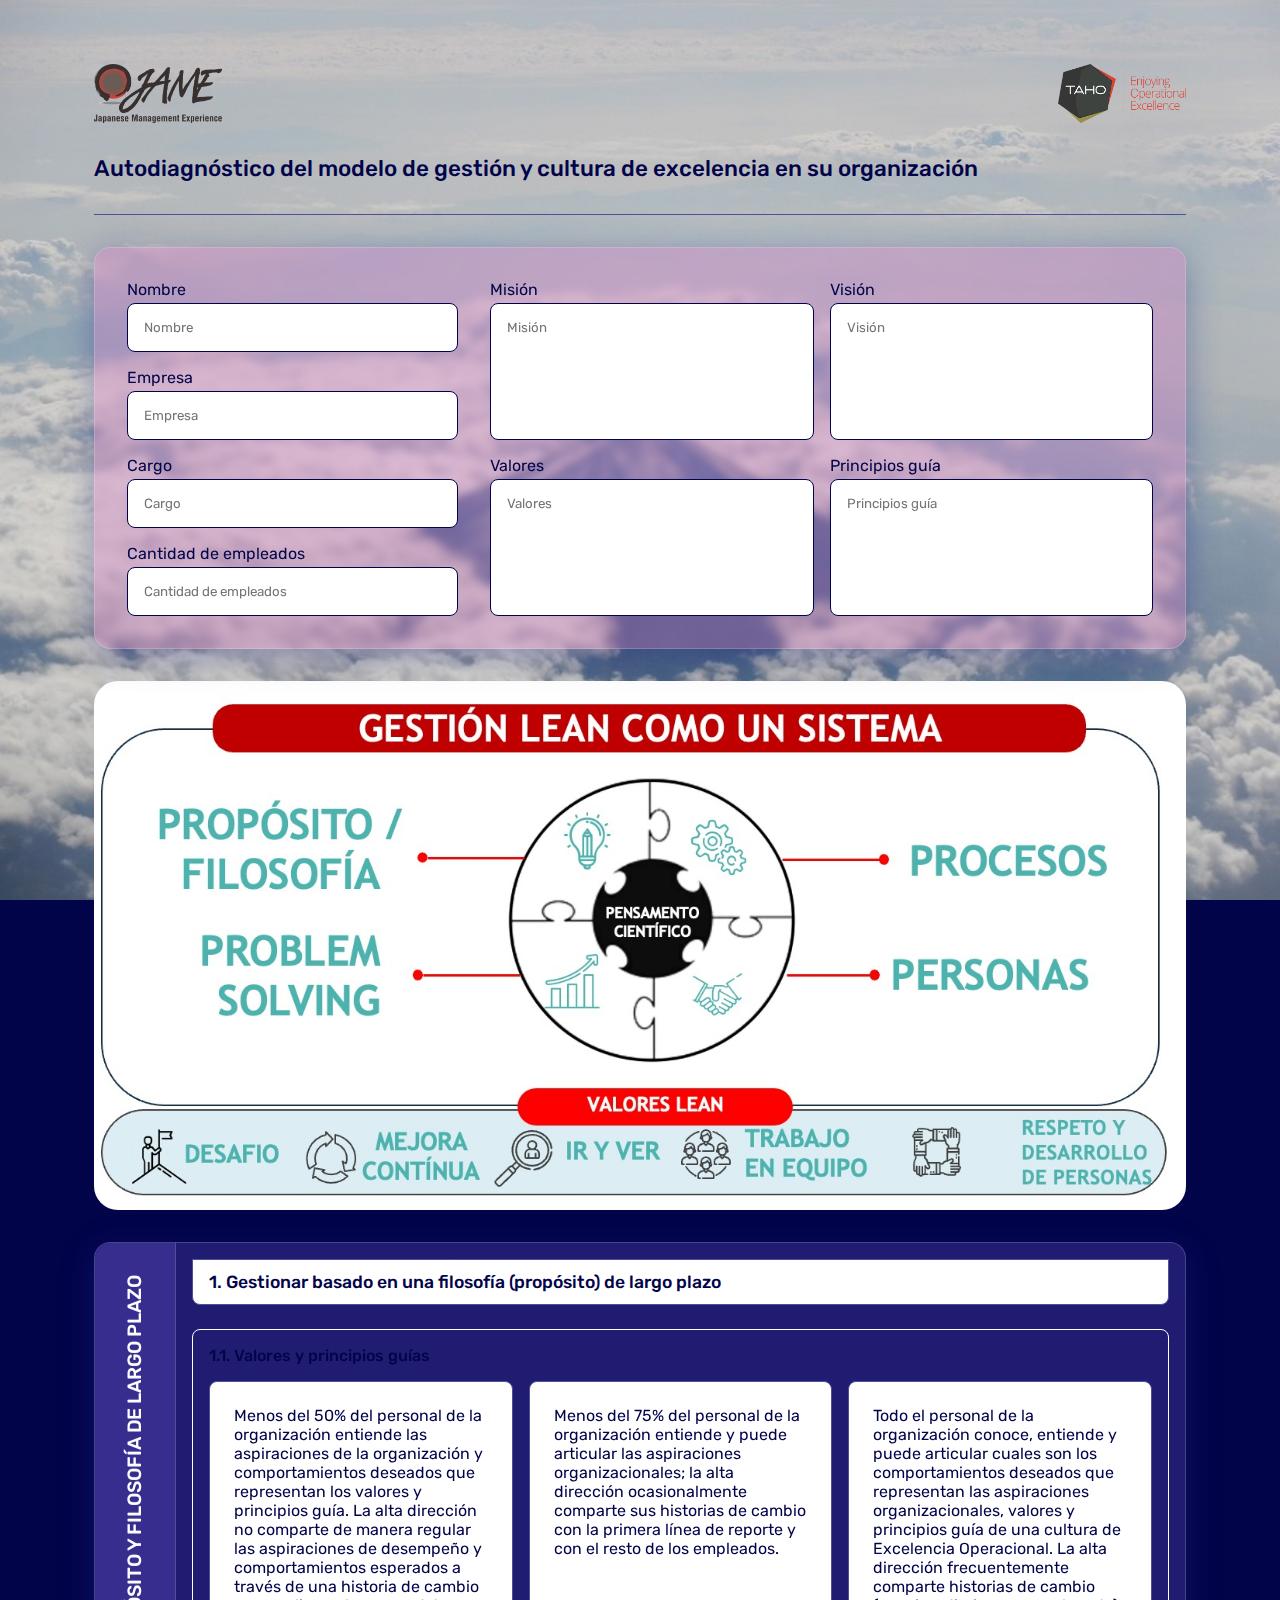
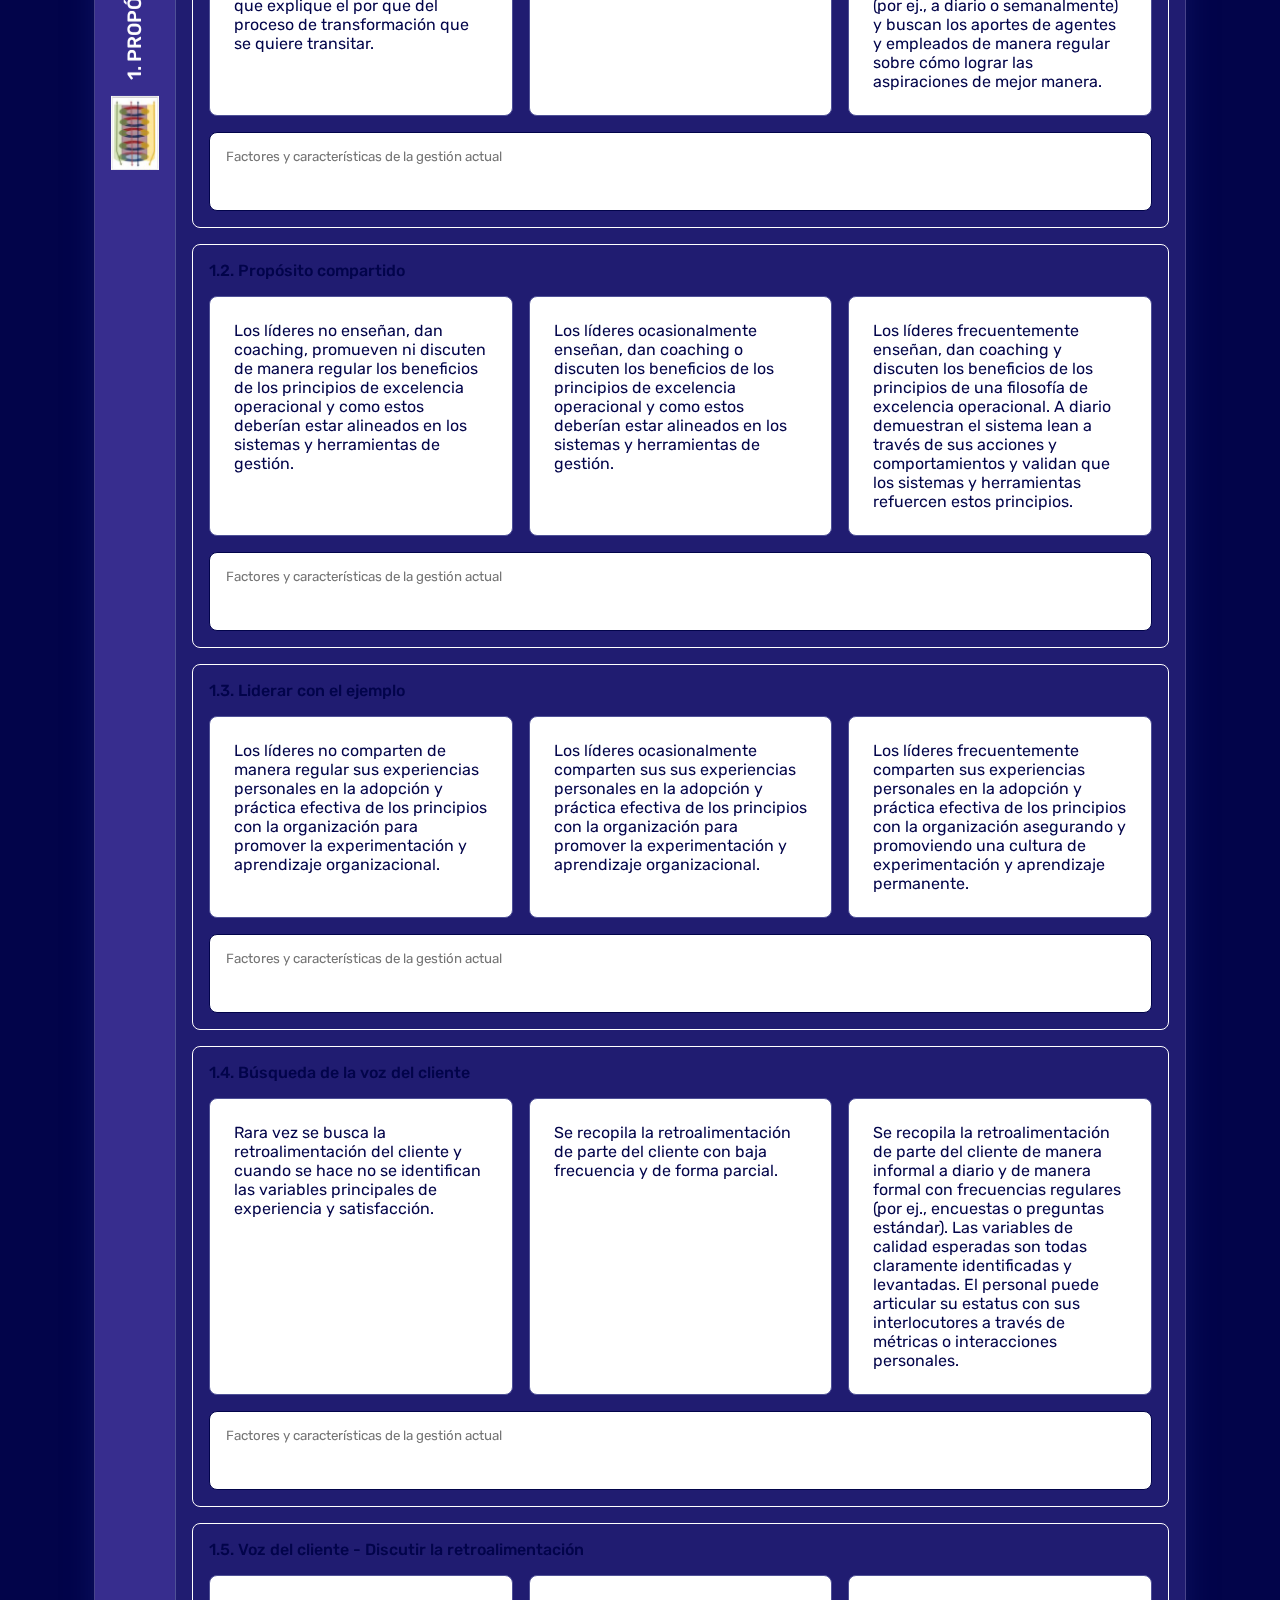
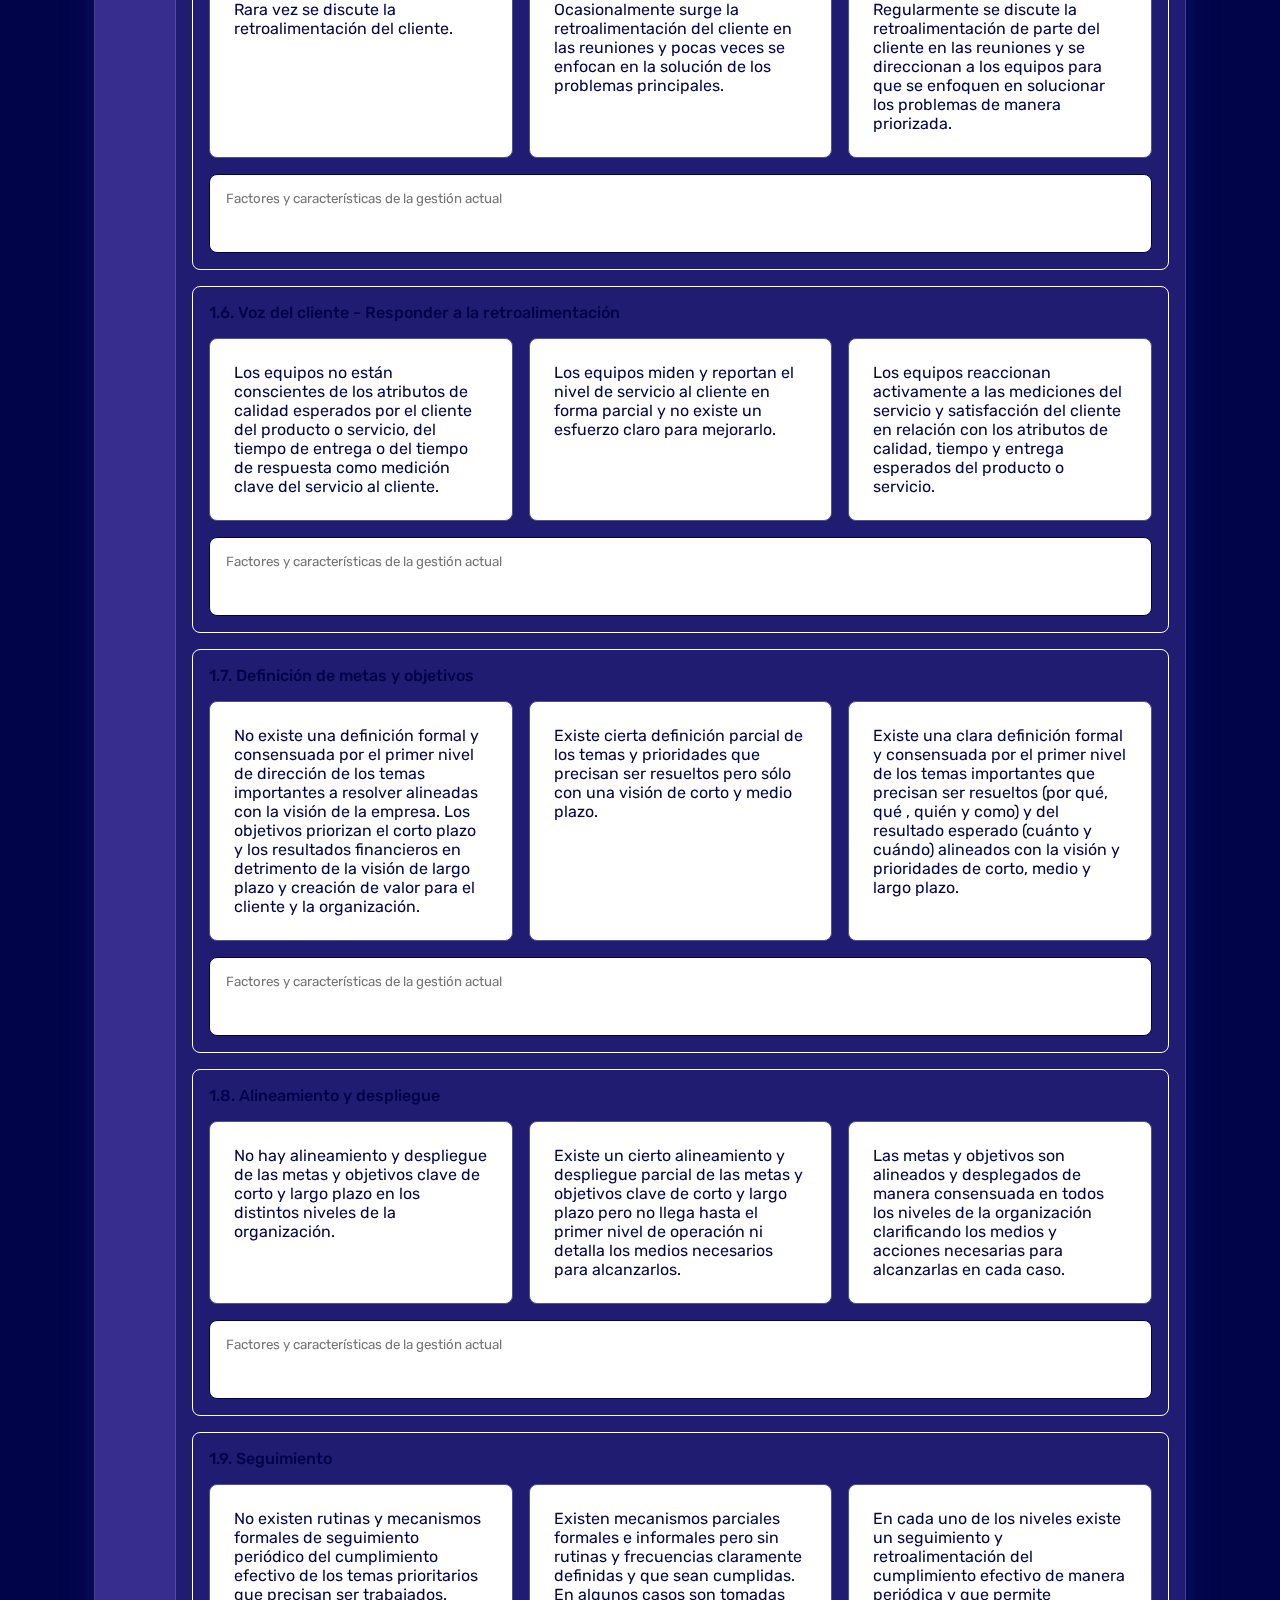
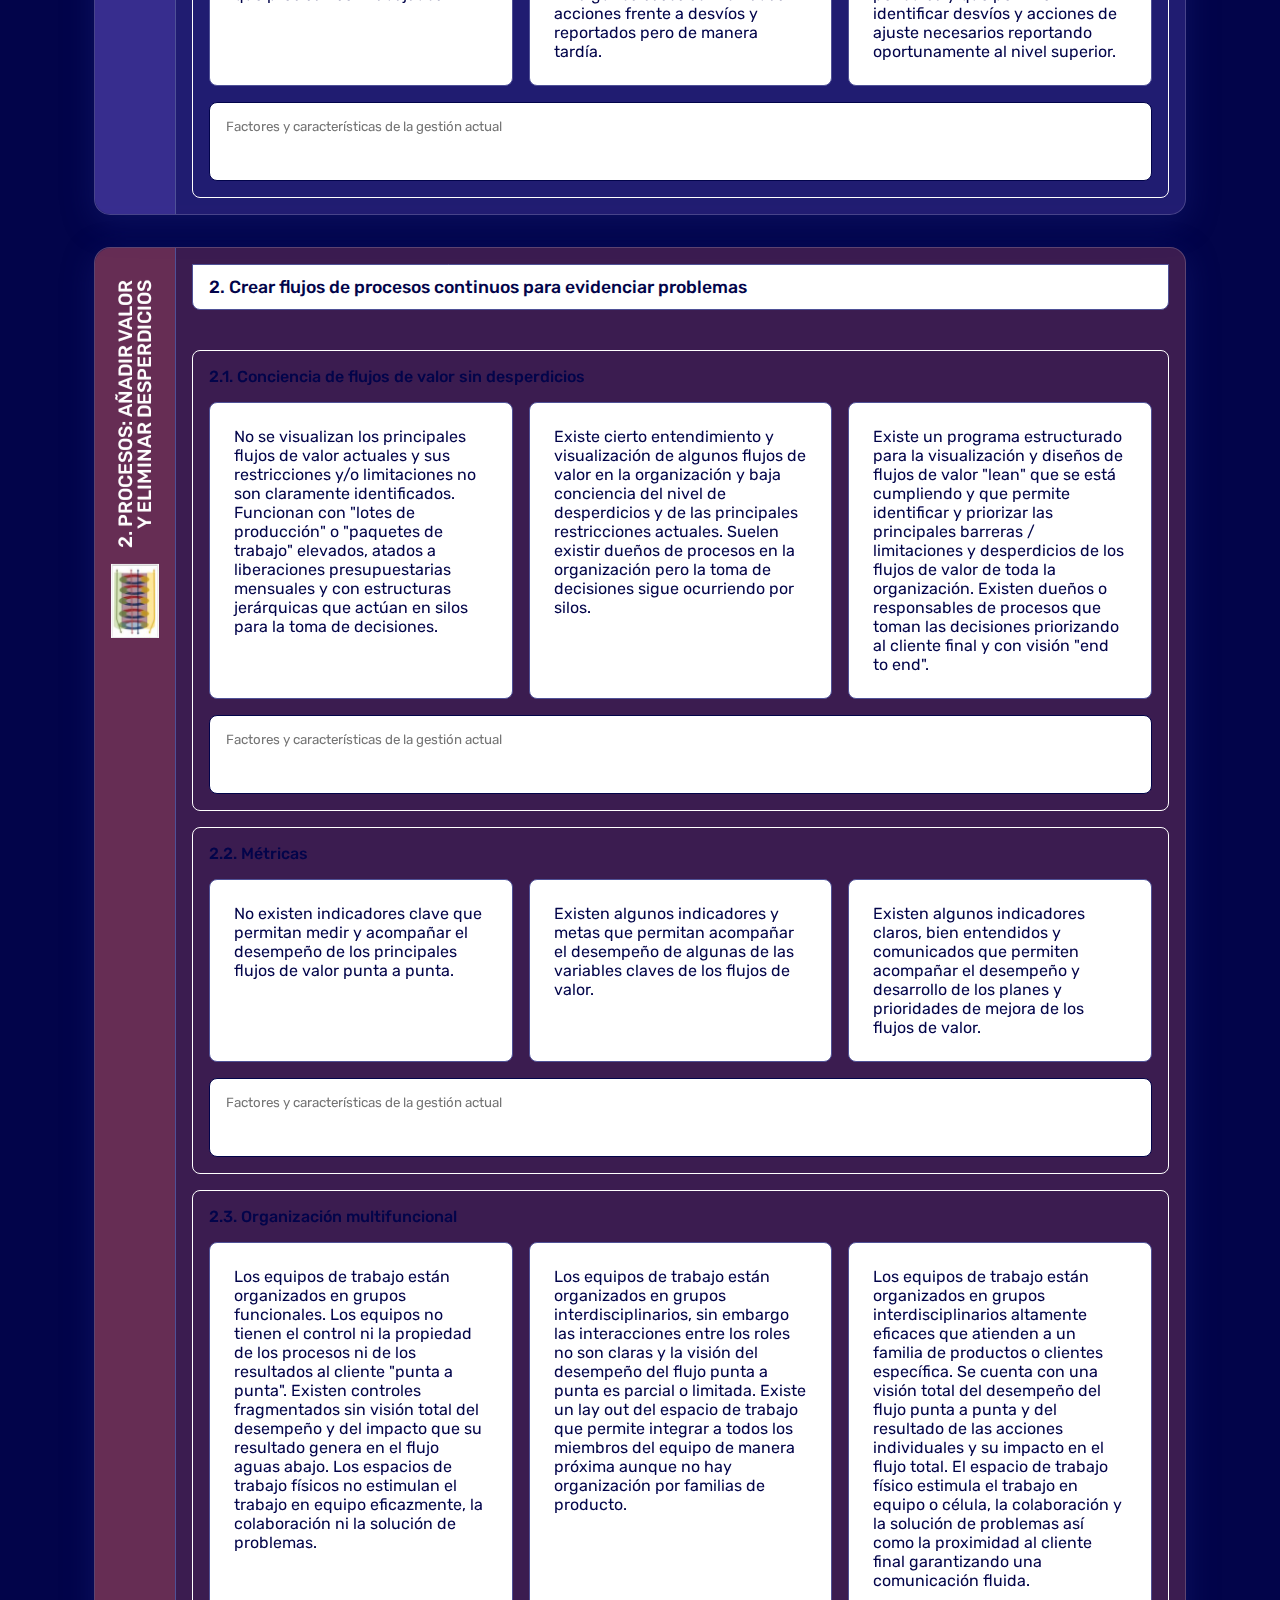
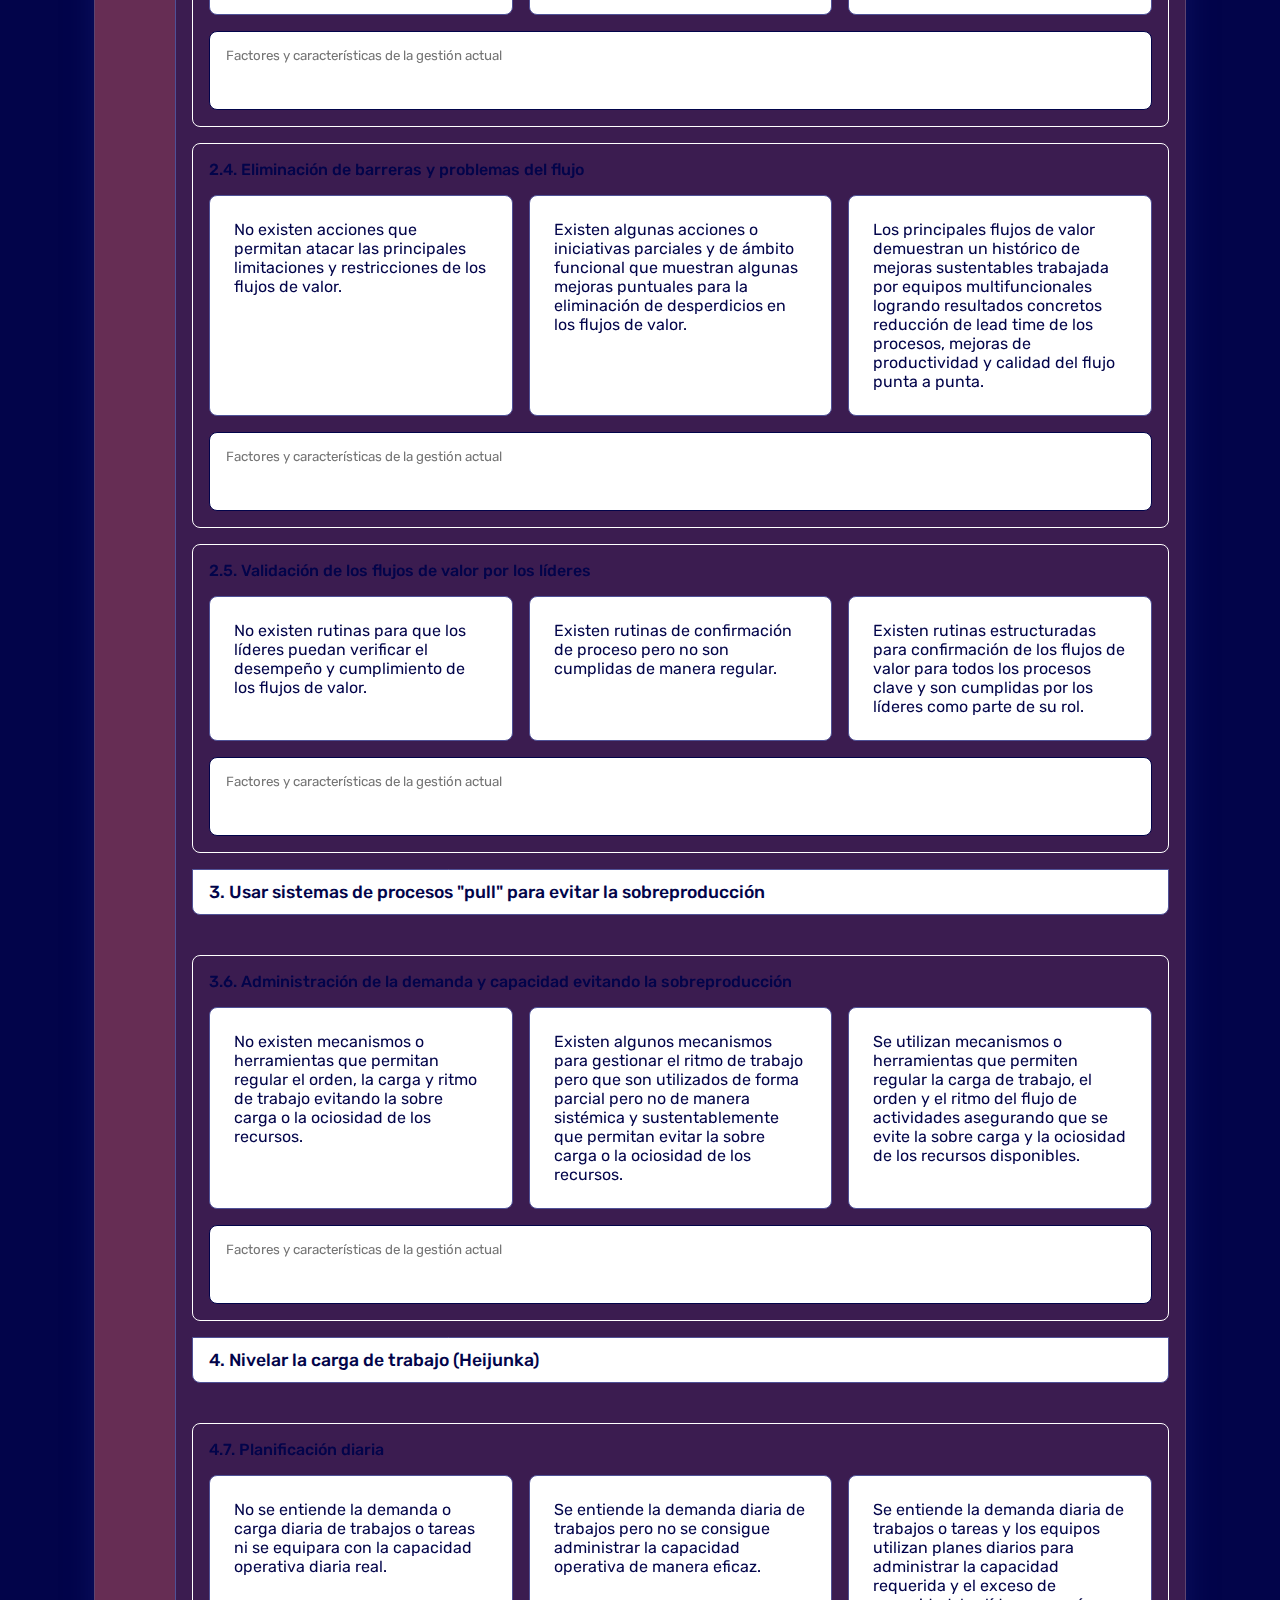
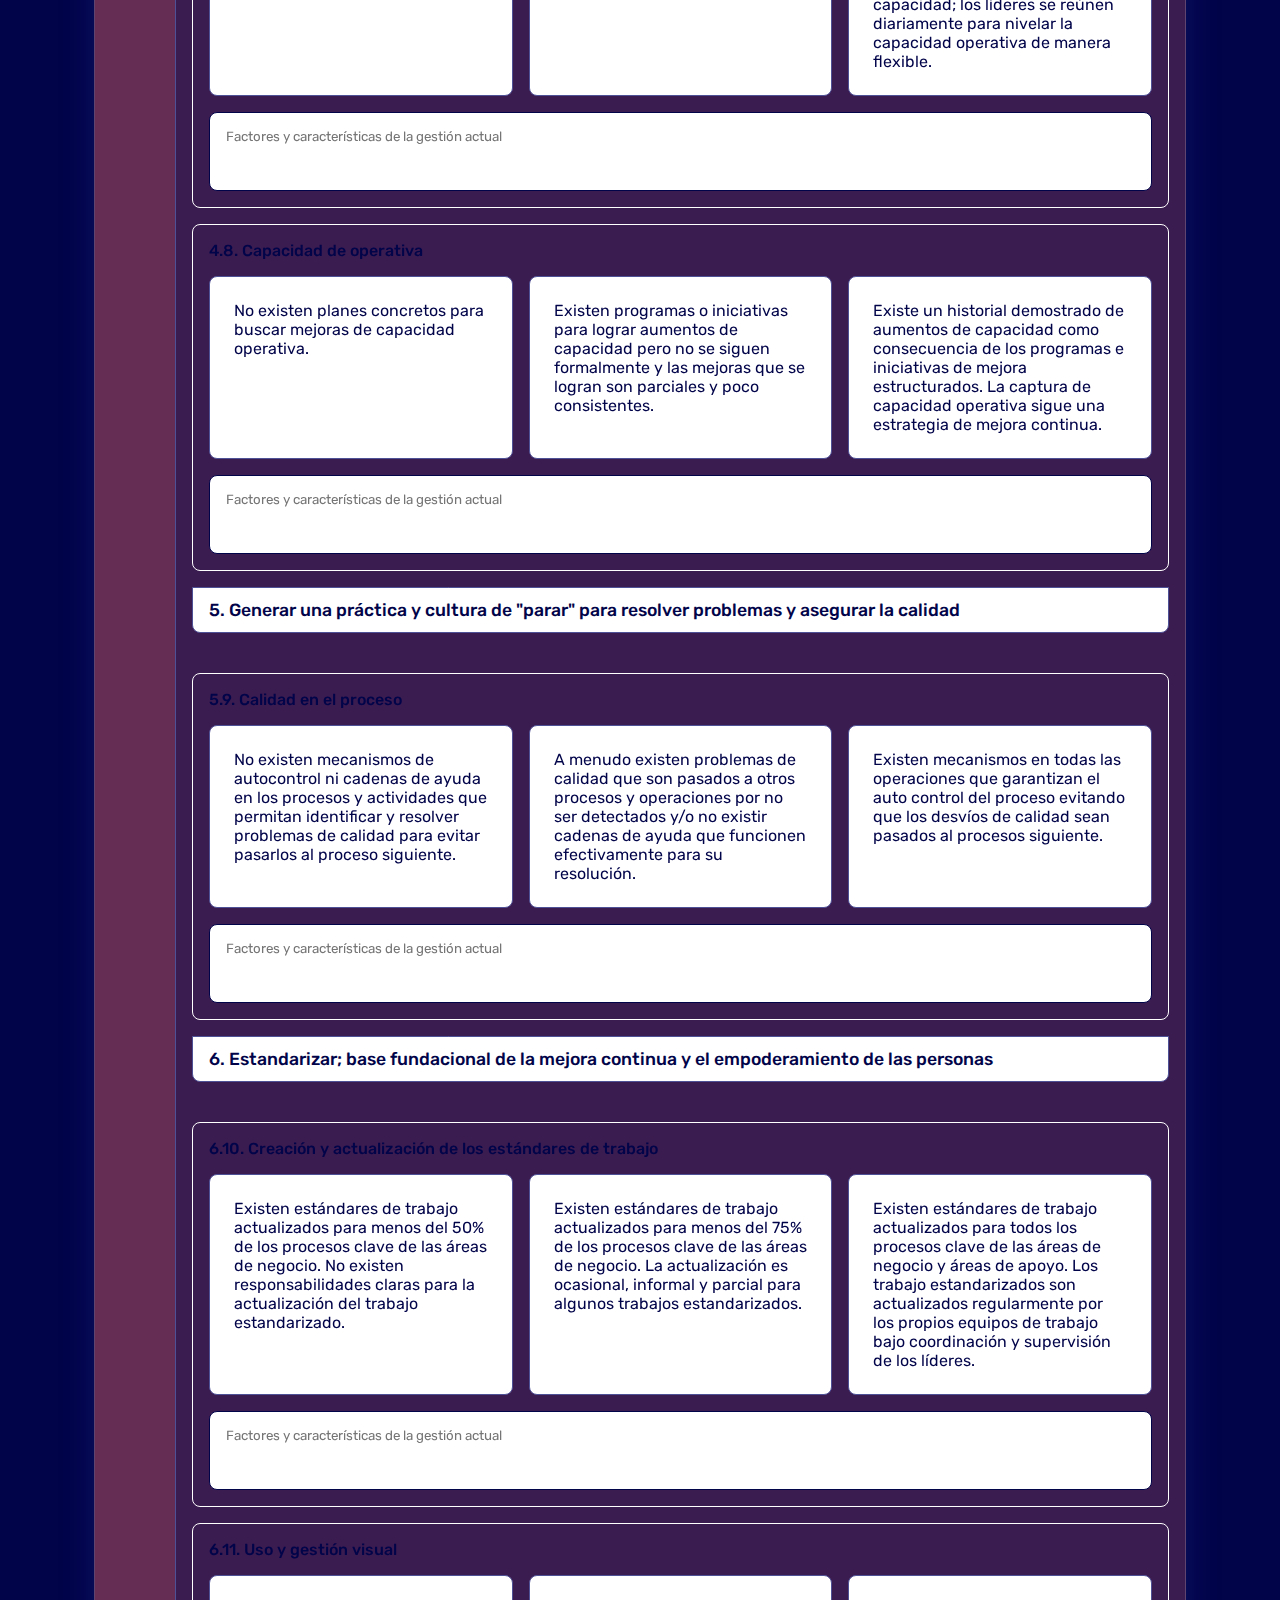
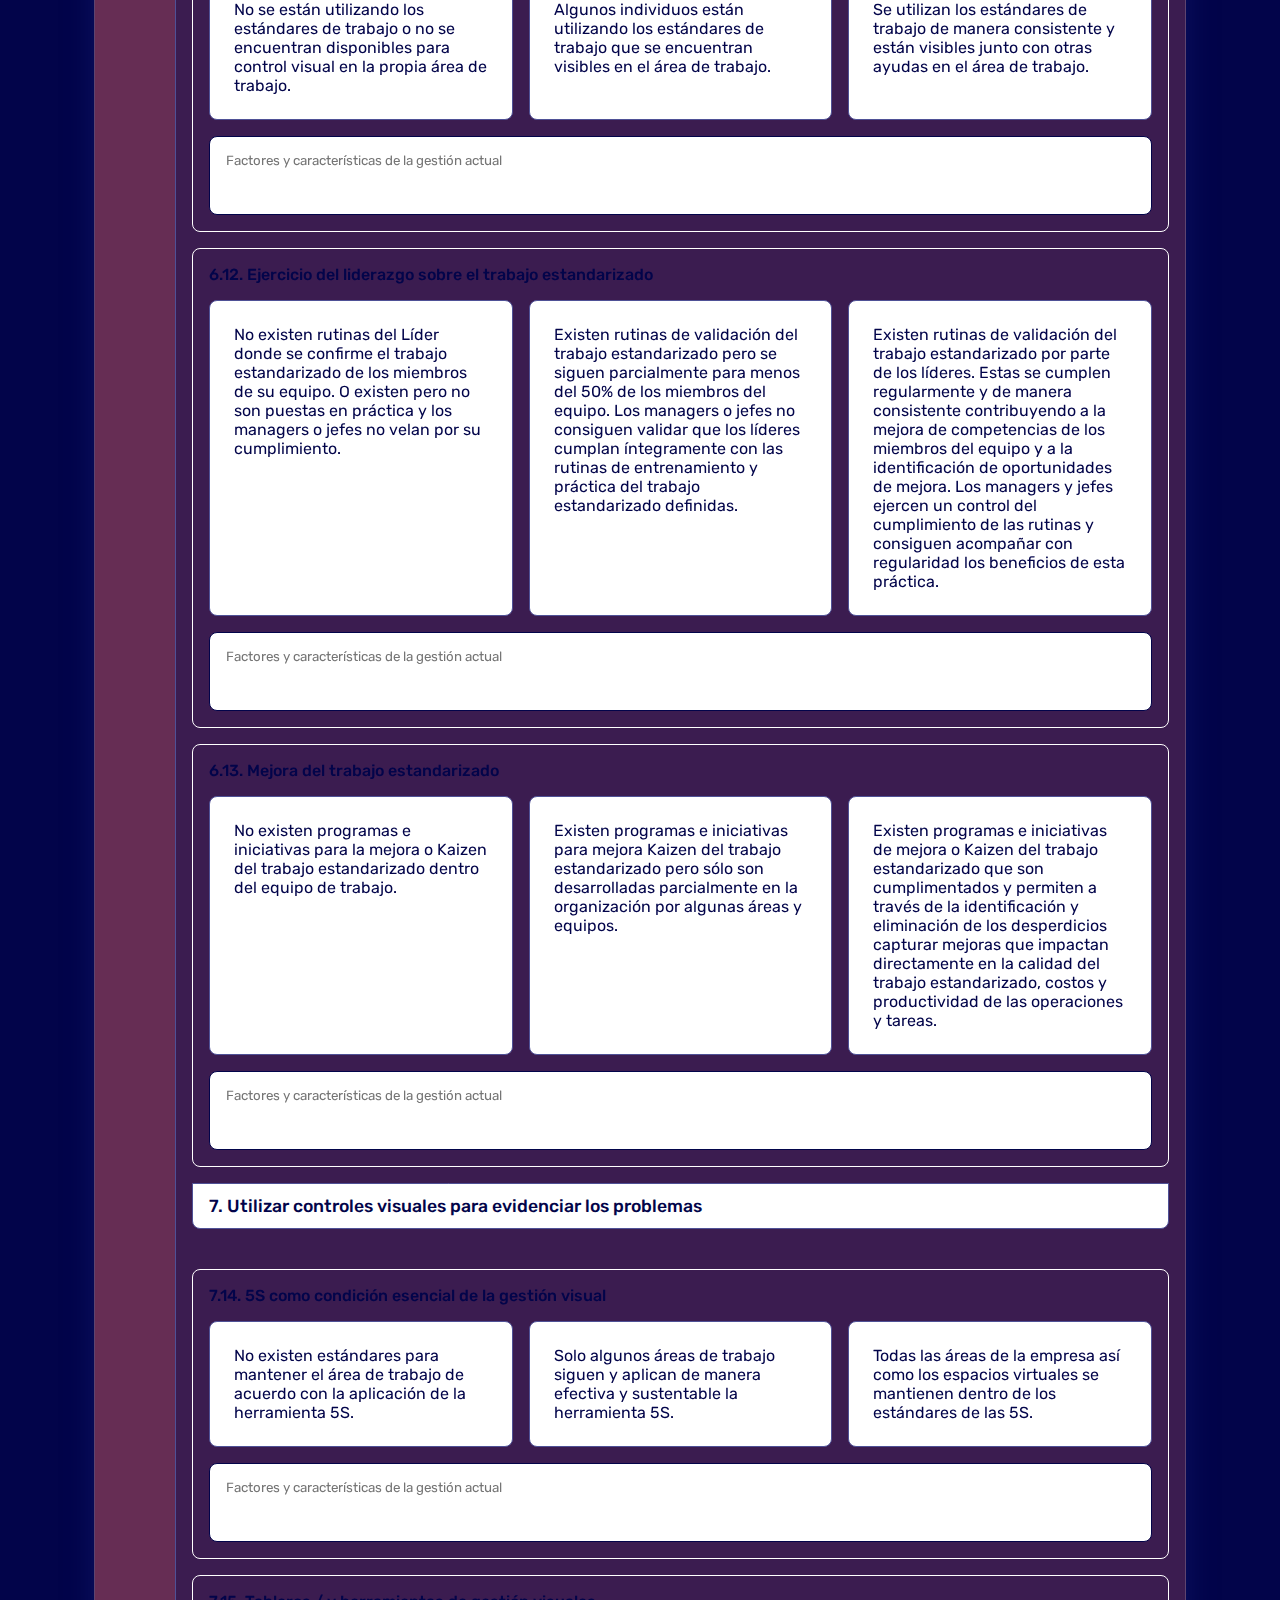
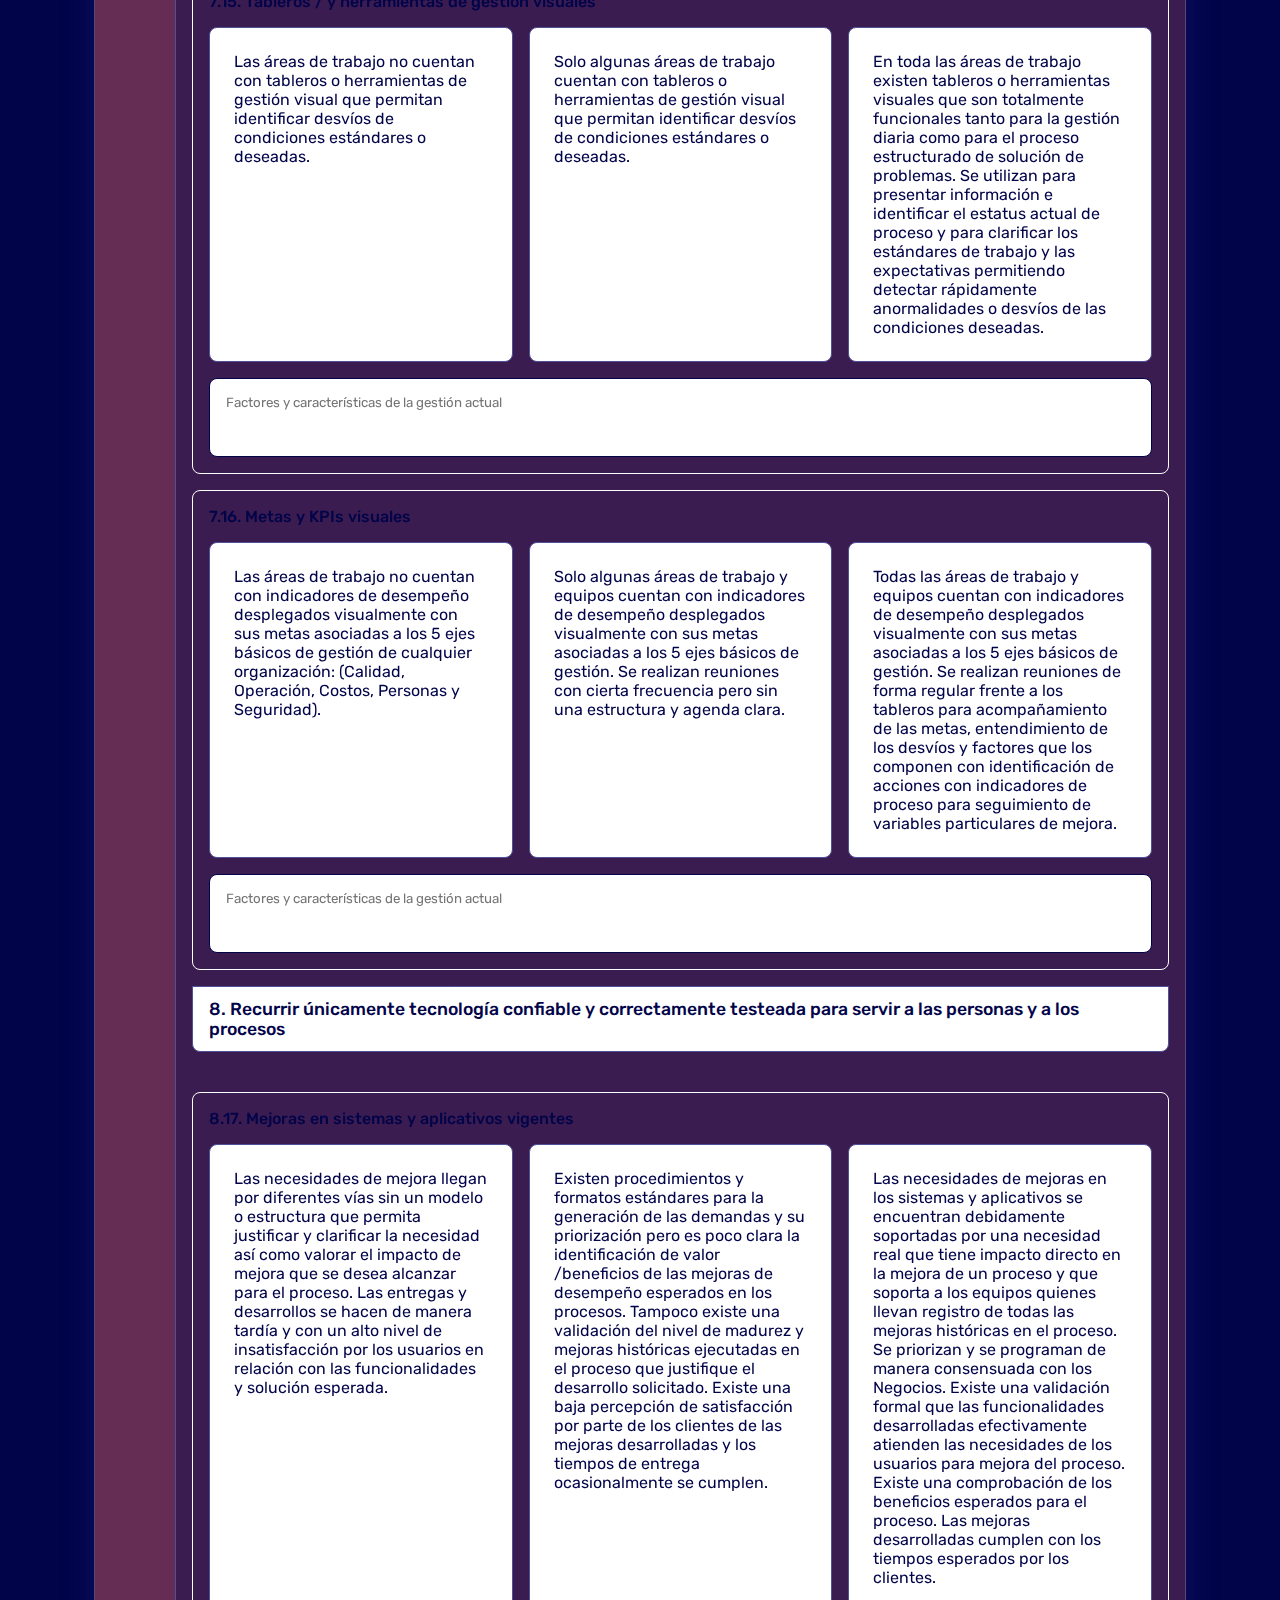
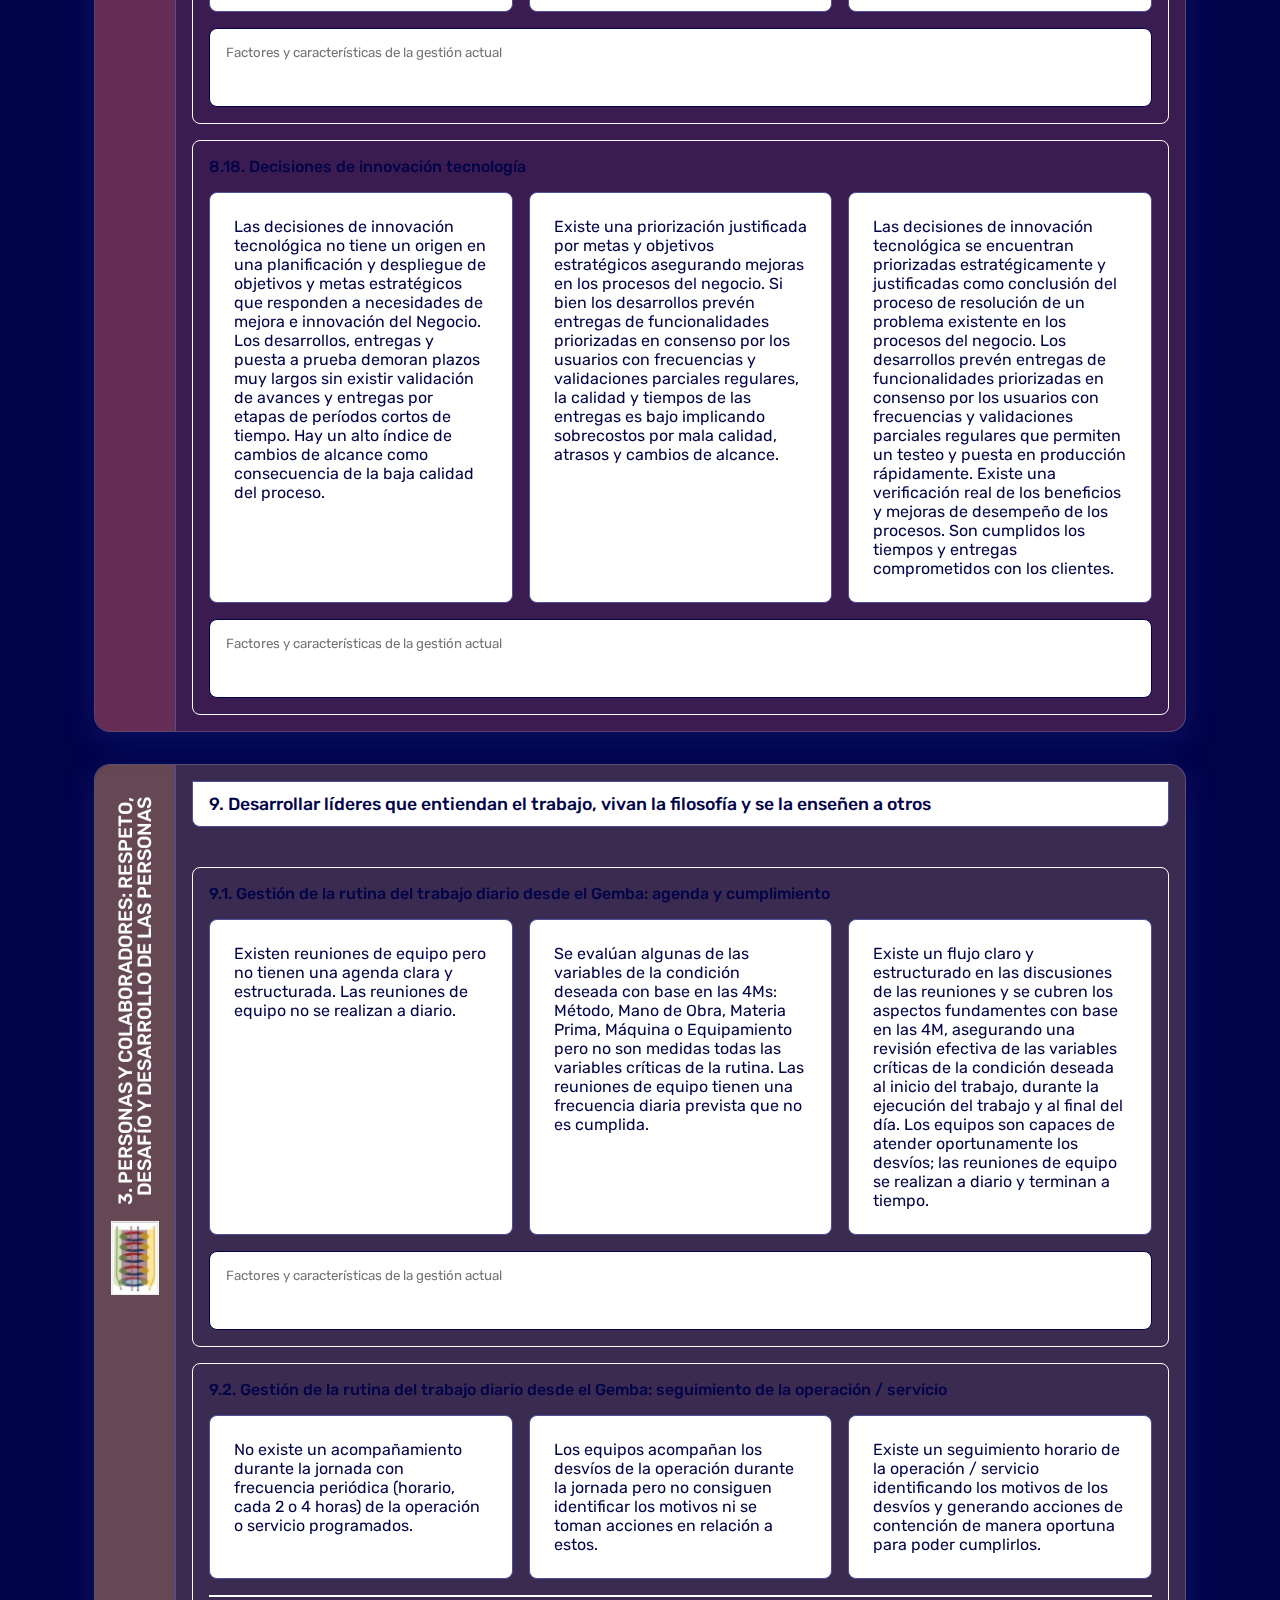
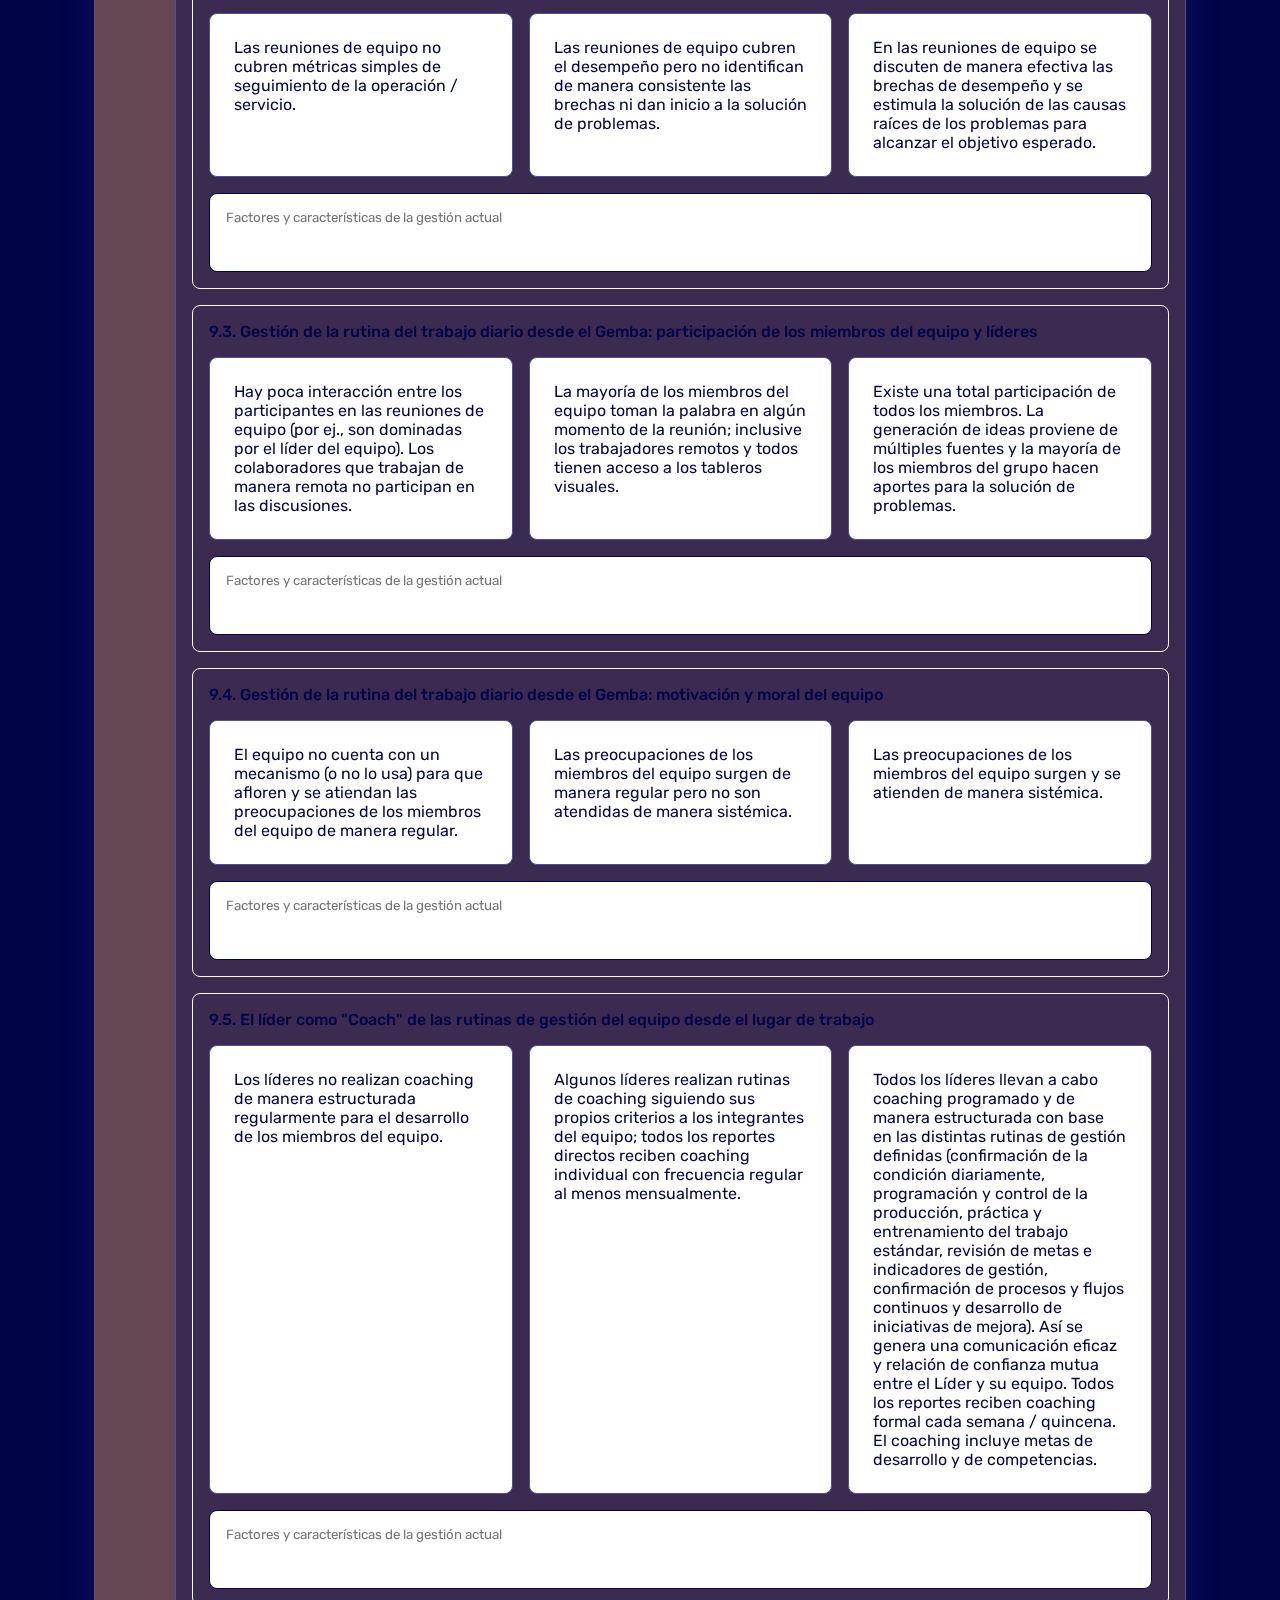
==== commit d8125314: "Agregado de primer paso y encabezado" ====
--- a/index.html
+++ b/index.html
@@ -9,6 +9,13 @@
 </head>
 <body>
 
+    <div class="logos-flotantes" id="logos-flotantes">
+        <div class="container">
+            <img src="./img/jame.png" alt="Logo Jame" class="logo-jame">
+            <img src="./img/taho.png" alt="Logo Taho" class="logo-jame">
+        </div>
+    </div>
+
     <div class="container">
         <header class="header">
             <h1 class="title">Autodiagnóstico del modelo de gestión y cultura de excelencia en su organización</h1>
@@ -16,6 +23,47 @@
         <main>
             <form class="form" method="post">
 
+                <div class="first-step">
+                    <div class="izquierda">
+                        <div class="dato">
+                            <label for="nombre">Nombre</label>
+                            <input type="text" id="nombre" name="nombre" placeholder="Nombre">
+                        </div>
+                        <div class="dato">
+                            <label for="empresa">Empresa</label>
+                            <input type="text" id="empresa" name="empresa" placeholder="Empresa">
+                        </div>
+                        <div class="dato">
+                            <label for="cargo">Cargo</label>
+                            <input type="text" id="cargo" name="cargo" placeholder="Cargo">
+                        </div>
+                        <div class="dato">
+                            <label for="empleados">Cantidad de empleados</label>
+                            <input type="number" id="empleados" name="empleados" placeholder="Cantidad de empleados">
+                        </div>
+                    </div>
+                    <div class="derecha">
+                        <div class="dato">
+                            <label for="mision">Misión</label>
+                            <textarea name="mision" id="mision" rows="3" placeholder="Misión"></textarea>
+                        </div>
+                        <div class="dato">
+                            <label for="vision">Visión</label>
+                            <textarea name="vision" id="vision" rows="3" placeholder="Visión"></textarea>
+                        </div>
+                        <div class="dato">
+                            <label for="valores">Valores</label>
+                            <textarea name="valores" id="valores" rows="3" placeholder="Valores"></textarea>
+                        </div>
+                        <div class="dato">
+                            <label for="principios-guia">Principios guía</label>
+                            <textarea name="principios-guia" id="principios-guia" rows="3" placeholder="Principios guía"></textarea>
+                        </div>
+                    </div>
+                </div>
+
+                <img src="./img/gestion.jpg" class="image-gestion">
+
                 <div class="steps-group modelo-1">
 
                     <div class="modelo">
@@ -30,7 +78,7 @@
                         </div>
                         <div class="temas">
                             <div class="tema">
-                                <h4>1. Valores y principios guías</h4>
+                                <h4>1.1. Valores y principios guías</h4>
                                 <div class="comportamientos">
                                     <input type="radio" id="uno-1-a" name="uno-1" class="rojo">
                                     <label for="uno-1-a">Menos del 50% del personal de la organización entiende las aspiraciones de la organización y comportamientos deseados que representan los valores y principios guía.  La alta dirección no comparte de manera regular las aspiraciones de desempeño y comportamientos esperados a través de una historia de cambio que explique el por que del proceso de transformación que se quiere transitar.</label>
@@ -42,7 +90,7 @@
                                 <textarea name="uno-1-comentario" rows="3" placeholder="Factores y características de la gestión actual"></textarea>
                             </div>
                             <div class="tema">
-                                <h4>2. Propósito compartido</h4>
+                                <h4>1.2. Propósito compartido</h4>
                                 <div class="comportamientos">
                                     <input type="radio" id="uno-2-a" name="uno-2" class="rojo">
                                     <label for="uno-2-a">Los líderes no enseñan, dan coaching, promueven ni discuten de manera regular los beneficios de los principios de excelencia operacional y como estos deberían estar alineados en los sistemas y herramientas de gestión.</label>
@@ -54,7 +102,7 @@
                                 <textarea name="uno-2-comentario" rows="3" placeholder="Factores y características de la gestión actual"></textarea>
                             </div>
                             <div class="tema">
-                                <h4>3. Liderar con el ejemplo</h4>
+                                <h4>1.3. Liderar con el ejemplo</h4>
                                 <div class="comportamientos">
                                     <input type="radio" id="uno-3-a" name="uno-3" class="rojo">
                                     <label for="uno-3-a">Los líderes no comparten de manera regular sus experiencias personales en la adopción y práctica efectiva de los principios con la organización para promover la experimentación y aprendizaje organizacional.</label>
@@ -66,7 +114,7 @@
                                 <textarea name="uno-3-comentario" rows="3" placeholder="Factores y características de la gestión actual"></textarea>
                             </div>
                             <div class="tema">
-                                <h4>4. Búsqueda de la voz del cliente</h4>
+                                <h4>1.4. Búsqueda de la voz del cliente</h4>
                                 <div class="comportamientos">
                                     <input type="radio" id="uno-4-a" name="uno-4" class="rojo">
                                     <label for="uno-4-a">Rara vez se busca la retroalimentación del cliente y cuando se hace no se identifican las variables principales de experiencia y satisfacción.</label>
@@ -78,7 +126,7 @@
                                 <textarea name="uno-4-comentario" rows="3" placeholder="Factores y características de la gestión actual"></textarea>
                             </div>
                             <div class="tema">
-                                <h4>5. Voz del cliente - Discutir la retroalimentación</h4>
+                                <h4>1.5. Voz del cliente - Discutir la retroalimentación</h4>
                                 <div class="comportamientos">
                                     <input type="radio" id="uno-5-a" name="uno-5" class="rojo">
                                     <label for="uno-5-a">Rara vez se discute la retroalimentación del cliente.</label>
@@ -90,7 +138,7 @@
                                 <textarea name="uno-5-comentario" rows="3" placeholder="Factores y características de la gestión actual"></textarea>
                             </div>
                             <div class="tema">
-                                <h4>6. Voz del cliente - Responder a la retroalimentación</h4>
+                                <h4>1.6. Voz del cliente - Responder a la retroalimentación</h4>
                                 <div class="comportamientos">
                                     <input type="radio" id="uno-6-a" name="uno-6" class="rojo">
                                     <label for="uno-6-a">Los equipos no están conscientes de los atributos de calidad esperados por el cliente del producto o servicio, del tiempo de entrega o del tiempo de respuesta como medición clave del servicio al cliente.</label>
@@ -102,7 +150,7 @@
                                 <textarea name="uno-6-comentario" rows="3" placeholder="Factores y características de la gestión actual"></textarea>
                             </div>
                             <div class="tema">
-                                <h4>7. Definición de metas y objetivos</h4>
+                                <h4>1.7. Definición de metas y objetivos</h4>
                                 <div class="comportamientos">
                                     <input type="radio" id="uno-7-a" name="uno-7" class="rojo">
                                     <label for="uno-7-a">No existe una definición formal y consensuada por el primer nivel de dirección de los temas importantes a resolver alineadas con la visión de la empresa. Los objetivos priorizan el corto plazo y los resultados financieros en detrimento de la visión de largo plazo y creación de valor para el cliente y la organización.</label>
@@ -114,7 +162,7 @@
                                 <textarea name="uno-7-comentario" rows="3" placeholder="Factores y características de la gestión actual"></textarea>
                             </div>
                             <div class="tema">
-                                <h4>8. Alineamiento y despliegue</h4>
+                                <h4>1.8. Alineamiento y despliegue</h4>
                                 <div class="comportamientos">
                                     <input type="radio" id="uno-8-a" name="uno-8" class="rojo">
                                     <label for="uno-8-a">No hay alineamiento y despliegue de las metas y objetivos clave de corto y largo plazo en los distintos niveles de la organización.</label>
@@ -126,7 +174,7 @@
                                 <textarea name="uno-8-comentario" rows="3" placeholder="Factores y características de la gestión actual"></textarea>
                             </div>
                             <div class="tema">
-                                <h4>9. Seguimiento</h4>
+                                <h4>1.9. Seguimiento</h4>
                                 <div class="comportamientos">
                                     <input type="radio" id="uno-9-a" name="uno-9" class="rojo">
                                     <label for="uno-9-a">No existen rutinas y mecanismos formales de seguimiento periódico del cumplimiento efectivo de los temas prioritarios que precisan ser trabajados.</label>
@@ -157,7 +205,7 @@
                                 <h3>2. Crear flujos de procesos continuos para evidenciar problemas</h3>
                             </div>
                             <div class="tema">
-                                <h4>1. Conciencia de flujos de valor sin desperdicios</h4>
+                                <h4>2.1. Conciencia de flujos de valor sin desperdicios</h4>
                                 <div class="comportamientos">
                                     <input type="radio" id="dos-1-a" name="dos-1" class="rojo">
                                     <label for="dos-1-a">No se visualizan los principales flujos de valor actuales y sus restricciones y/o limitaciones no son claramente identificados. Funcionan con "lotes de producción" o "paquetes de trabajo" elevados, atados a liberaciones presupuestarias mensuales y con estructuras jerárquicas que actúan en silos para la toma de decisiones.</label>
@@ -169,7 +217,7 @@
                                 <textarea name="dos-1-comentario" rows="3" placeholder="Factores y características de la gestión actual"></textarea>
                             </div>
                             <div class="tema">
-                                <h4>2. Métricas</h4>
+                                <h4>2.2. Métricas</h4>
                                 <div class="comportamientos">
                                     <input type="radio" id="dos-2-a" name="dos-2" class="rojo">
                                     <label for="dos-2-a">No existen indicadores clave que permitan medir y acompañar el desempeño de los principales flujos de valor punta a punta.</label>
@@ -181,7 +229,7 @@
                                 <textarea name="dos-2-comentario" rows="3" placeholder="Factores y características de la gestión actual"></textarea>
                             </div>
                             <div class="tema">
-                                <h4>3. Organización multifuncional</h4>
+                                <h4>2.3. Organización multifuncional</h4>
                                 <div class="comportamientos">
                                     <input type="radio" id="dos-3-a" name="dos-3" class="rojo">
                                     <label for="dos-3-a">Los equipos de trabajo están organizados en grupos funcionales. Los equipos no tienen el control ni la propiedad de los procesos ni de los resultados al cliente "punta a punta". Existen controles fragmentados sin visión total del desempeño y del impacto que su resultado genera en el flujo aguas abajo. Los espacios de trabajo físicos no estimulan el trabajo en equipo eficazmente, la colaboración ni la solución de problemas.</label>
@@ -193,7 +241,7 @@
                                 <textarea name="dos-3-comentario" rows="3" placeholder="Factores y características de la gestión actual"></textarea>
                             </div>
                             <div class="tema">
-                                <h4>4. Eliminación de barreras y problemas del flujo</h4>
+                                <h4>2.4. Eliminación de barreras y problemas del flujo</h4>
                                 <div class="comportamientos">
                                     <input type="radio" id="dos-4-a" name="dos-4" class="rojo">
                                     <label for="dos-4-a">No existen acciones que permitan atacar las principales limitaciones y restricciones de los flujos de valor.</label>
@@ -205,7 +253,7 @@
                                 <textarea name="dos-4-comentario" rows="3" placeholder="Factores y características de la gestión actual"></textarea>
                             </div>
                             <div class="tema">
-                                <h4>5. Validación de los flujos de valor por los líderes</h4>
+                                <h4>2.5. Validación de los flujos de valor por los líderes</h4>
                                 <div class="comportamientos">
                                     <input type="radio" id="dos-5-a" name="dos-5" class="rojo">
                                     <label for="dos-5-a">No existen rutinas para que los líderes puedan verificar el desempeño y cumplimiento de los flujos de valor.</label>
@@ -220,7 +268,7 @@
                                 <h3>3. Usar sistemas de procesos "pull" para evitar la sobreproducción</h3>
                             </div>
                             <div class="tema">
-                                <h4>6. Administración de la demanda y capacidad evitando la sobreproducción</h4>
+                                <h4>3.6. Administración de la demanda y capacidad evitando la sobreproducción</h4>
                                 <div class="comportamientos">
                                     <input type="radio" id="dos-6-a" name="dos-6" class="rojo">
                                     <label for="dos-6-a">No existen mecanismos o herramientas que permitan regular el orden, la carga y ritmo de trabajo evitando la sobre carga o la ociosidad de los recursos.</label>
@@ -235,7 +283,7 @@
                                 <h3>4. Nivelar la carga de trabajo (Heijunka)</h3>
                             </div>
                             <div class="tema">
-                                <h4>7. Planificación diaria</h4>
+                                <h4>4.7. Planificación diaria</h4>
                                 <div class="comportamientos">
                                     <input type="radio" id="dos-7-a" name="dos-7" class="rojo">
                                     <label for="dos-7-a">No se entiende la demanda o carga diaria de trabajos o tareas ni se equipara con la capacidad operativa diaria real.</label>
@@ -247,7 +295,7 @@
                                 <textarea name="dos-7-comentario" rows="3" placeholder="Factores y características de la gestión actual"></textarea>
                             </div>
                             <div class="tema">
-                                <h4>8. Capacidad de operativa</h4>
+                                <h4>4.8. Capacidad de operativa</h4>
                                 <div class="comportamientos">
                                     <input type="radio" id="dos-8-a" name="dos-8" class="rojo">
                                     <label for="dos-8-a">No existen planes concretos para buscar  mejoras de capacidad operativa.</label>
@@ -262,7 +310,7 @@
                                 <h3>5. Generar una práctica y cultura de "parar" para resolver problemas y asegurar la calidad</h3>
                             </div>
                             <div class="tema">
-                                <h4>9. Calidad en el proceso</h4>
+                                <h4>5.9. Calidad en el proceso</h4>
                                 <div class="comportamientos">
                                     <input type="radio" id="dos-9-a" name="dos-9" class="rojo">
                                     <label for="dos-9-a">No existen mecanismos de autocontrol ni cadenas de ayuda en los procesos y actividades que permitan identificar y resolver problemas de calidad para evitar pasarlos al proceso siguiente.</label>
@@ -277,7 +325,7 @@
                                 <h3>6. Estandarizar; base fundacional de la mejora continua y el empoderamiento de las personas</h3>
                             </div>
                             <div class="tema">
-                                <h4>10. Creación y actualización de los estándares de trabajo</h4>
+                                <h4>6.10. Creación y actualización de los estándares de trabajo</h4>
                                 <div class="comportamientos">
                                     <input type="radio" id="dos-10-a" name="dos-10" class="rojo">
                                     <label for="dos-10-a">Existen estándares de trabajo actualizados para menos del 50% de los procesos clave de las áreas de negocio. No existen responsabilidades claras para la actualización del trabajo estandarizado.</label>
@@ -289,7 +337,7 @@
                                 <textarea name="dos-10-comentario" rows="3" placeholder="Factores y características de la gestión actual"></textarea>
                             </div>
                             <div class="tema">
-                                <h4>11. Uso y gestión visual</h4>
+                                <h4>6.11. Uso y gestión visual</h4>
                                 <div class="comportamientos">
                                     <input type="radio" id="dos-11-a" name="dos-11" class="rojo">
                                     <label for="dos-11-a">No se están utilizando los estándares de trabajo o no se encuentran disponibles para control visual en la propia área de trabajo.</label>
@@ -301,7 +349,7 @@
                                 <textarea name="dos-11-comentario" rows="3" placeholder="Factores y características de la gestión actual"></textarea>
                             </div>
                             <div class="tema">
-                                <h4>12. Ejercicio del liderazgo sobre el trabajo estandarizado</h4>
+                                <h4>6.12. Ejercicio del liderazgo sobre el trabajo estandarizado</h4>
                                 <div class="comportamientos">
                                     <input type="radio" id="dos-12-a" name="dos-12" class="rojo">
                                     <label for="dos-12-a">No existen rutinas del Líder donde se confirme el trabajo estandarizado de los miembros de su equipo.  O existen pero no son puestas en práctica y los managers o jefes no velan por su cumplimiento.</label>
@@ -313,7 +361,7 @@
                                 <textarea name="dos-12-comentario" rows="3" placeholder="Factores y características de la gestión actual"></textarea>
                             </div>
                             <div class="tema">
-                                <h4>13. Mejora del trabajo estandarizado</h4>
+                                <h4>6.13. Mejora del trabajo estandarizado</h4>
                                 <div class="comportamientos">
                                     <input type="radio" id="dos-13-a" name="dos-13" class="rojo">
                                     <label for="dos-13-a">No existen programas e iniciativas para la mejora o Kaizen del trabajo estandarizado dentro del equipo de trabajo.</label>
@@ -328,7 +376,7 @@
                                 <h3>7. Utilizar controles visuales para evidenciar los problemas</h3>
                             </div>
                             <div class="tema">
-                                <h4>14. 5S como condición esencial de la gestión visual</h4>
+                                <h4>7.14. 5S como condición esencial de la gestión visual</h4>
                                 <div class="comportamientos">
                                     <input type="radio" id="dos-14-a" name="dos-14" class="rojo">
                                     <label for="dos-14-a">No existen estándares para mantener el área de trabajo de acuerdo con la aplicación de la herramienta 5S.</label>
@@ -340,7 +388,7 @@
                                 <textarea name="dos-14-comentario" rows="3" placeholder="Factores y características de la gestión actual"></textarea>
                             </div>
                             <div class="tema">
-                                <h4>15. Tableros / y herramientas de gestión visuales</h4>
+                                <h4>7.15. Tableros / y herramientas de gestión visuales</h4>
                                 <div class="comportamientos">
                                     <input type="radio" id="dos-15-a" name="dos-15" class="rojo">
                                     <label for="dos-15-a">Las áreas de trabajo no cuentan con tableros o herramientas de gestión visual que permitan identificar desvíos de condiciones estándares o deseadas.</label>
@@ -352,7 +400,7 @@
                                 <textarea name="dos-15-comentario" rows="3" placeholder="Factores y características de la gestión actual"></textarea>
                             </div>
                             <div class="tema">
-                                <h4>16. Metas y KPIs visuales</h4>
+                                <h4>7.16. Metas y KPIs visuales</h4>
                                 <div class="comportamientos">
                                     <input type="radio" id="dos-16-a" name="dos-16" class="rojo">
                                     <label for="dos-16-a">Las áreas de trabajo no cuentan con indicadores de desempeño desplegados visualmente con sus metas asociadas a los 5 ejes básicos de gestión de cualquier organización: (Calidad, Operación, Costos, Personas y Seguridad).</label>
@@ -367,7 +415,7 @@
                                 <h3>8. Recurrir únicamente tecnología confiable y correctamente testeada para servir a las personas y a los procesos</h3>
                             </div>
                             <div class="tema">
-                                <h4>17. Mejoras en sistemas y aplicativos vigentes</h4>
+                                <h4>8.17. Mejoras en sistemas y aplicativos vigentes</h4>
                                 <div class="comportamientos">
                                     <input type="radio" id="dos-17-a" name="dos-17" class="rojo">
                                     <label for="dos-17-a">Las necesidades de mejora llegan por diferentes vías sin un modelo o estructura que permita justificar y clarificar la necesidad así como valorar el impacto de mejora que se desea alcanzar para el proceso. Las entregas y desarrollos se hacen de manera tardía y con un alto nivel de insatisfacción por los usuarios en relación con las funcionalidades y solución esperada.</label>
@@ -379,7 +427,7 @@
                                 <textarea name="dos-17-comentario" rows="3" placeholder="Factores y características de la gestión actual"></textarea>
                             </div>
                             <div class="tema">
-                                <h4>18. Decisiones de innovación tecnología</h4>
+                                <h4>8.18. Decisiones de innovación tecnología</h4>
                                 <div class="comportamientos">
                                     <input type="radio" id="dos-18-a" name="dos-18" class="rojo">
                                     <label for="dos-18-a">Las decisiones de innovación tecnológica no tiene un origen en una planificación y despliegue de objetivos y metas estratégicos que responden a necesidades de mejora e innovación del Negocio. Los desarrollos, entregas y puesta a prueba demoran plazos muy largos sin existir validación de avances y entregas por etapas de períodos cortos de tiempo. Hay un alto índice de cambios de alcance como consecuencia de la baja calidad del proceso.</label>
@@ -410,7 +458,7 @@
                                 <h3>9. Desarrollar líderes que entiendan el trabajo, vivan la filosofía y se la enseñen a otros</h3>
                             </div>
                             <div class="tema">
-                                <h4>1. Gestión de la rutina del trabajo diario desde el Gemba: agenda y cumplimiento</h4>
+                                <h4>9.1. Gestión de la rutina del trabajo diario desde el Gemba: agenda y cumplimiento</h4>
                                 <div class="comportamientos">
                                     <input type="radio" id="tres-1-a" name="tres-1" class="rojo">
                                     <label for="tres-1-a">Existen reuniones de equipo pero no tienen una agenda clara y estructurada. Las reuniones de equipo no se realizan a diario.</label>
@@ -422,7 +470,7 @@
                                 <textarea name="tres-1-comentario" rows="3" placeholder="Factores y características de la gestión actual"></textarea>
                             </div>
                             <div class="tema">
-                                <h4>2. Gestión de la rutina del trabajo diario desde el Gemba: seguimiento de la operación / servicio</h4>
+                                <h4>9.2. Gestión de la rutina del trabajo diario desde el Gemba: seguimiento de la operación / servicio</h4>
                                 <div class="comportamientos">
                                     <input type="radio" id="tres-2-a" name="tres-2" class="rojo">
                                     <label for="tres-2-a">No existe un acompañamiento durante la jornada con frecuencia periódica (horario, cada 2 o 4 horas) de la operación o servicio programados. </label>
@@ -442,7 +490,7 @@
                                 <textarea name="tres-2-comentario" rows="3" placeholder="Factores y características de la gestión actual"></textarea>
                             </div>
                             <div class="tema">
-                                <h4>3. Gestión de la rutina del trabajo diario desde el Gemba: participación de los miembros del equipo y líderes</h4>
+                                <h4>9.3. Gestión de la rutina del trabajo diario desde el Gemba: participación de los miembros del equipo y líderes</h4>
                                 <div class="comportamientos">
                                     <input type="radio" id="tres-3-a" name="tres-3" class="rojo">
                                     <label for="tres-3-a">Hay poca interacción entre los participantes en las reuniones de equipo (por ej., son dominadas por el líder del equipo). Los colaboradores que trabajan de manera remota no participan en las discusiones.</label>
@@ -454,7 +502,7 @@
                                 <textarea name="tres-3-comentario" rows="3" placeholder="Factores y características de la gestión actual"></textarea>
                             </div>
                             <div class="tema">
-                                <h4>4. Gestión de la rutina del trabajo diario desde el Gemba: motivación y moral del equipo</h4>
+                                <h4>9.4. Gestión de la rutina del trabajo diario desde el Gemba: motivación y moral del equipo</h4>
                                 <div class="comportamientos">
                                     <input type="radio" id="tres-4-a" name="tres-4" class="rojo">
                                     <label for="tres-4-a"> El equipo no cuenta con un mecanismo (o no lo usa) para que afloren y se atiendan las preocupaciones de los miembros del equipo de manera regular.</label>
@@ -466,7 +514,7 @@
                                 <textarea name="tres-4-comentario" rows="3" placeholder="Factores y características de la gestión actual"></textarea>
                             </div>
                             <div class="tema">
-                                <h4>5. El líder como "Coach" de las rutinas de gestión del equipo desde el lugar de trabajo</h4>
+                                <h4>9.5. El líder como "Coach" de las rutinas de gestión del equipo desde el lugar de trabajo</h4>
                                 <div class="comportamientos">
                                     <input type="radio" id="tres-5-a" name="tres-5" class="rojo">
                                     <label for="tres-5-a">Los líderes no realizan coaching de manera estructurada regularmente para el desarrollo de los miembros del equipo.</label>
@@ -478,7 +526,7 @@
                                 <textarea name="tres-5-comentario" rows="3" placeholder="Factores y características de la gestión actual"></textarea>
                             </div>
                             <div class="tema">
-                                <h4>6. Resultados del coaching</h4>
+                                <h4>9.6. Resultados del coaching</h4>
                                 <div class="comportamientos">
                                     <input type="radio" id="tres-6-a" name="tres-6" class="rojo">
                                     <label for="tres-6-a">El coaching realizado no demuestra mejora en el desempeño</label>
@@ -490,7 +538,7 @@
                                 <textarea name="tres-6-comentario" rows="3" placeholder="Factores y características de la gestión actual"></textarea>
                             </div>
                             <div class="tema">
-                                <h4>7. Seguimiento de rutinas de liderazgo como soporte al rol de Líder</h4>
+                                <h4>9.7. Seguimiento de rutinas de liderazgo como soporte al rol de Líder</h4>
                                 <div class="comportamientos">
                                     <input type="radio" id="tres-7-a" name="tres-7" class="rojo">
                                     <label for="tres-7-a">Menos del 50% de los líderes de la organización cuenta o están siguiendo una agenda estructurada para el cumplimiento de su rol.</label>
@@ -505,7 +553,7 @@
                                 <h3>10. Desarrollar personas y equipos excepcionales que sigan la filosofía de su organización</h3>
                             </div>
                             <div class="tema">
-                                <h4>8. Matriz de competencias</h4>
+                                <h4>10.8. Matriz de competencias</h4>
                                 <div class="comportamientos">
                                     <input type="radio" id="tres-8-a" name="tres-8" class="rojo">
                                     <label for="tres-8-a">Los distintos equipos de trabajo en la organización no cuentan con un modelo de evaluación de competencias y competencias para la posición  que ocupan que permita la validación de competencias en el puesto y generación de Programas de Desarrollo Individuales.</label>
@@ -517,7 +565,7 @@
                                 <textarea name="tres-8-comentario" rows="3" placeholder="Factores y características de la gestión actual"></textarea>
                             </div>
                             <div class="tema">
-                                <h4>9. Desarrollo de matriz de competencias del Líder</h4>
+                                <h4>10.9. Desarrollo de matriz de competencias del Líder</h4>
                                 <div class="comportamientos">
                                     <input type="radio" id="tres-9-a" name="tres-9" class="rojo">
                                     <label for="tres-9-a">No existen matrices de competencias de liderazgo.</label>
@@ -529,7 +577,7 @@
                                 <textarea name="tres-9-comentario" rows="3" placeholder="Factores y características de la gestión actual"></textarea>
                             </div>
                             <div class="tema">
-                                <h4>10. Administración de competencias</h4>
+                                <h4>10.10. Administración de competencias</h4>
                                 <div class="comportamientos">
                                     <input type="radio" id="tres-10-a" name="tres-10" class="rojo">
                                     <label for="tres-10-a">Las reuniones de equipo para seguimiento de la rutina diaria / semanal de trabajo no cubren los planes de desarrollo de competencias.</label>
@@ -541,7 +589,7 @@
                                 <textarea name="tres-10-comentario" rows="3" placeholder="Factores y características de la gestión actual"></textarea>
                             </div>
                             <div class="tema">
-                                <h4>11. Desarrollo de los miembros del equipo</h4>
+                                <h4>10.11. Desarrollo de los miembros del equipo</h4>
                                 <div class="comportamientos">
                                     <input type="radio" id="tres-11-a" name="tres-11" class="rojo">
                                     <label for="tres-11-a">No existen planes de desarrollo individual. No existen oportunidades de desarrollo individuales o no hay asistencia formal y estructurada.</label>
@@ -556,7 +604,7 @@
                                 <h3>11. Respetar a tu red de contratistas y proveedores desafiándolos y ayudándolos a mejorar</h3>
                             </div>
                             <div class="tema">
-                                <h4>12. Programas de mejora trabajando en equipo</h4>
+                                <h4>11.12. Programas de mejora trabajando en equipo</h4>
                                 <div class="comportamientos">
                                     <input type="radio" id="tres-12-a" name="tres-12" class="rojo">
                                     <label for="tres-12-a">No existen Programas ni iniciativas para el desarrollo de proveedores y empresas colaboradoras claves o críticas para el Negocio.</label>
@@ -568,7 +616,7 @@
                                 <textarea name="tres-12-comentario" rows="3" placeholder="Factores y características de la gestión actual"></textarea>
                             </div>
                             <div class="tema">
-                                <h4>13. Resultados y beneficios compartidos</h4>
+                                <h4>11.13. Resultados y beneficios compartidos</h4>
                                 <div class="comportamientos">
                                     <input type="radio" id="tres-13-a" name="tres-13" class="rojo">
                                     <label for="tres-13-a">Los resultados de las iniciativas de mejoras en las empresas colaboradoras o proveedoras no consiguen reflejar mejoras medibles que tenga impacto concreto en algunos de los 5 ejes básicos de gestión.</label>
@@ -599,7 +647,7 @@
                                 <h3>12. Ve y observa por ti mismo para comprender profundamente la situación (genchi genbutsu)</h3>
                             </div>
                             <div class="tema">
-                                <h4>1. Proceso estructurado de solución de problemas y capacitación</h4>
+                                <h4>12.1. Proceso estructurado de solución de problemas y capacitación</h4>
                                 <div class="comportamientos">
                                     <input type="radio" id="cuatro-1-a" name="cuatro-1" class="rojo">
                                     <label for="cuatro-1-a">No existe una metodología clara de solución de problemas ni programas de entrenamiento y certificación de competencias de resolución de problemas para el personal.</label>
@@ -611,7 +659,7 @@
                                 <textarea name="cuatro-1-comentario" rows="3" placeholder="Factores y características de la gestión actual"></textarea>
                             </div>
                             <div class="tema">
-                                <h4>2. Ir y ver en el lugar de trabajo</h4>
+                                <h4>12.2. Ir y ver en el lugar de trabajo</h4>
                                 <div class="comportamientos">
                                     <input type="radio" id="cuatro-2-a" name="cuatro-2" class="rojo">
                                     <label for="cuatro-2-a">Los líderes no visitan de manera regular (recorren) la primera línea para buscar aportes respecto a éxitos, problemas y soluciones para las metas clave de negocio.</label>
@@ -623,7 +671,7 @@
                                 <textarea name="cuatro-2-comentario" rows="3" placeholder="Factores y características de la gestión actual"></textarea>
                             </div>
                             <div class="tema">
-                                <h4>3. Identificación y priorización del problema</h4>
+                                <h4>12.3. Identificación y priorización del problema</h4>
                                 <div class="comportamientos">
                                     <input type="radio" id="cuatro-3-a" name="cuatro-3" class="rojo">
                                     <label for="cuatro-3-a">Los problemas se identifican o capturan ocasionalmente de manera informal.</label>
@@ -635,7 +683,7 @@
                                 <textarea name="cuatro-3-comentario" rows="3" placeholder="Factores y características de la gestión actual"></textarea>
                             </div>
                             <div class="tema">
-                                <h4>4. Documentación de la resolución de problemas</h4>
+                                <h4>12.4. Documentación de la resolución de problemas</h4>
                                 <div class="comportamientos">
                                     <input type="radio" id="cuatro-4-a" name="cuatro-4" class="rojo">
                                     <label for="cuatro-4-a">No existe un método para la registración y documentación de los pasos de la resolución de problemas. </label>
@@ -647,7 +695,7 @@
                                 <textarea name="cuatro-4-comentario" rows="3" placeholder="Factores y características de la gestión actual"></textarea>
                             </div>
                             <div class="tema">
-                                <h4>5. Describir y entender el problema</h4>
+                                <h4>12.5. Describir y entender el problema</h4>
                                 <div class="comportamientos">
                                     <input type="radio" id="cuatro-5-a" name="cuatro-5" class="rojo">
                                     <label for="cuatro-5-a">No existe consenso absoluto sobre cual es el problema. El entendimiento del problema se basa en datos parciales o incompletos. No se recorre el proceso desde el Gemba para confirmar de primera mano. Se quiere pasar a la solución rápidamente sin clasificar y descomponer los datos para priorizar el foco.</label>
@@ -662,7 +710,7 @@
                                 <h3>13. Tomar decisiones por consenso, teniendo en cuenta todas las opciones (nemawashi), e implementar ágilmente</h3>
                             </div>
                             <div class="tema">
-                                <h4>6. Causas y contramedidas</h4>
+                                <h4>13.6. Causas y contramedidas</h4>
                                 <div class="comportamientos">
                                     <input type="radio" id="cuatro-6-a" name="cuatro-6" class="rojo">
                                     <label for="cuatro-6-a">La identificación de causas no involucra a todas las personas necesarias del proceso. Las hipótesis no son confirmadas en el Gemba. Las contramedidas no son consensuadas formalmente y son definidas sin validar efectivamente una relación directa para la solución de las causas.</label>
@@ -674,7 +722,7 @@
                                 <textarea name="cuatro-6-comentario" rows="3" placeholder="Factores y características de la gestión actual"></textarea>
                             </div>
                             <div class="tema">
-                                <h4>7. Implementación, seguimiento y resultados</h4>
+                                <h4>13.7. Implementación, seguimiento y resultados</h4>
                                 <div class="comportamientos">
                                     <input type="radio" id="cuatro-7-a" name="cuatro-7" class="rojo">
                                     <label for="cuatro-7-a">No se cumple con las contramedidas identificadas y los tiempos comprometidos. Se hacen cambios o ajustes individualmente sin comunicar al resto y entender el impacto de los mismos. Se siguen los resultados sólo cuando un líder reclama o pregunta.</label>
@@ -689,7 +737,7 @@
                                 <h3>14. Propiciar el proceso de convertirse en una organización que aprende a través de la reflexión (hansei) y la mejora continua (kaizen)</h3>
                             </div>
                             <div class="tema">
-                                <h4>8. Compartiendo las soluciones y sustentando los resultados</h4>
+                                <h4>14.8. Compartiendo las soluciones y sustentando los resultados</h4>
                                 <div class="comportamientos">
                                     <input type="radio" id="cuatro-8-a" name="cuatro-8" class="rojo">
                                     <label for="cuatro-8-a">Las soluciones a los problemas y mejoras capturadas no se comparten.</label>
--- a/css/main.css
+++ b/css/main.css
@@ -12,6 +12,8 @@
     --clr-green: #25cd89;
     --clr-yellow: #ead365;
     --clr-red: #e04d4d;
+    
+    --clr-first-step: rgba(232, 98, 210, 0.25);
 
     --clr-modelo-1: rgba(125, 98, 232, 0.25);
     --clr-modelo-2: rgba(232, 98, 98, 0.25);
@@ -255,6 +257,97 @@
     border: 1px solid var(--clr-black);
 }
 
+
+.first-step {
+    display: grid;
+    grid-template-columns: 1fr 2fr;
+    border: 1px solid var(--clr-gray-sec);
+    border-radius: 1rem;
+    background: rgba( 255, 255, 255, 0.25 );
+    box-shadow: 0 8px 32px 0 rgba( 31, 38, 135, 0.37 );
+    backdrop-filter: blur( 4px );
+    -webkit-backdrop-filter: blur( 4px );
+    border: 1px solid rgba( 255, 255, 255, 0.18 );
+    padding: 2rem;
+    background-color: var(--clr-first-step);
+    gap: 2rem;
+}
+
+.first-step .izquierda {
+    display: flex;
+    flex-direction: column;
+    gap: 1rem;
+}
+
+.first-step .izquierda .dato {
+    display: flex;
+    flex-direction: column;
+    gap: .25rem;
+}
+
+.first-step input, .first-step textarea {
+    background-color: var(--clr-white);
+    border: 1px solid var(--clr-black);
+    border-radius: .5rem;
+    color: var(--clr-black);
+    padding: 1rem;
+    resize: none;
+}
+
+.first-step textarea  {
+    height: 100%;
+}
+
+.first-step .derecha {
+    display: grid;
+    grid-template-columns: 1fr 1fr;
+    gap: 1rem;
+}
+
+.first-step .derecha .dato {
+    display: flex;
+    flex-direction: column;
+    gap: .25rem;
+}
+
+.first-step label {
+    color: var(--clr-black);
+}
+
+.logos-flotantes {
+    z-index: 2;
+    padding-bottom: 2rem;
+    transition: .5s;
+}
+
+.logos-flotantes > .container {
+    display: flex;
+    justify-content: space-between;
+}
+
+.logos-flotantes img {
+    max-width: 8rem;
+}
+
+.logos-flotantes.abajo {
+    position: fixed;
+    bottom: 0;
+    left: 0;
+    right: 0;
+    background-color: rgba(255, 255, 255, .75);
+    padding: 1rem;
+}
+
+
+.logos-flotantes.abajo .container {
+    padding-inline: 3rem;
+}
+
+.image-gestion {
+    border-radius: 1.5rem;
+}
+
+
 @media screen and (max-width: 768px) {
     body {
         padding-block: 2rem;
@@ -275,4 +368,14 @@
     .principio h3 {
         font-size: 1rem;
     }
+
+    .first-step {
+        display: flex;
+        flex-direction: column;
+    }
+
+    .first-step .derecha {
+        display: flex;
+        flex-direction: column;
+    }
 }